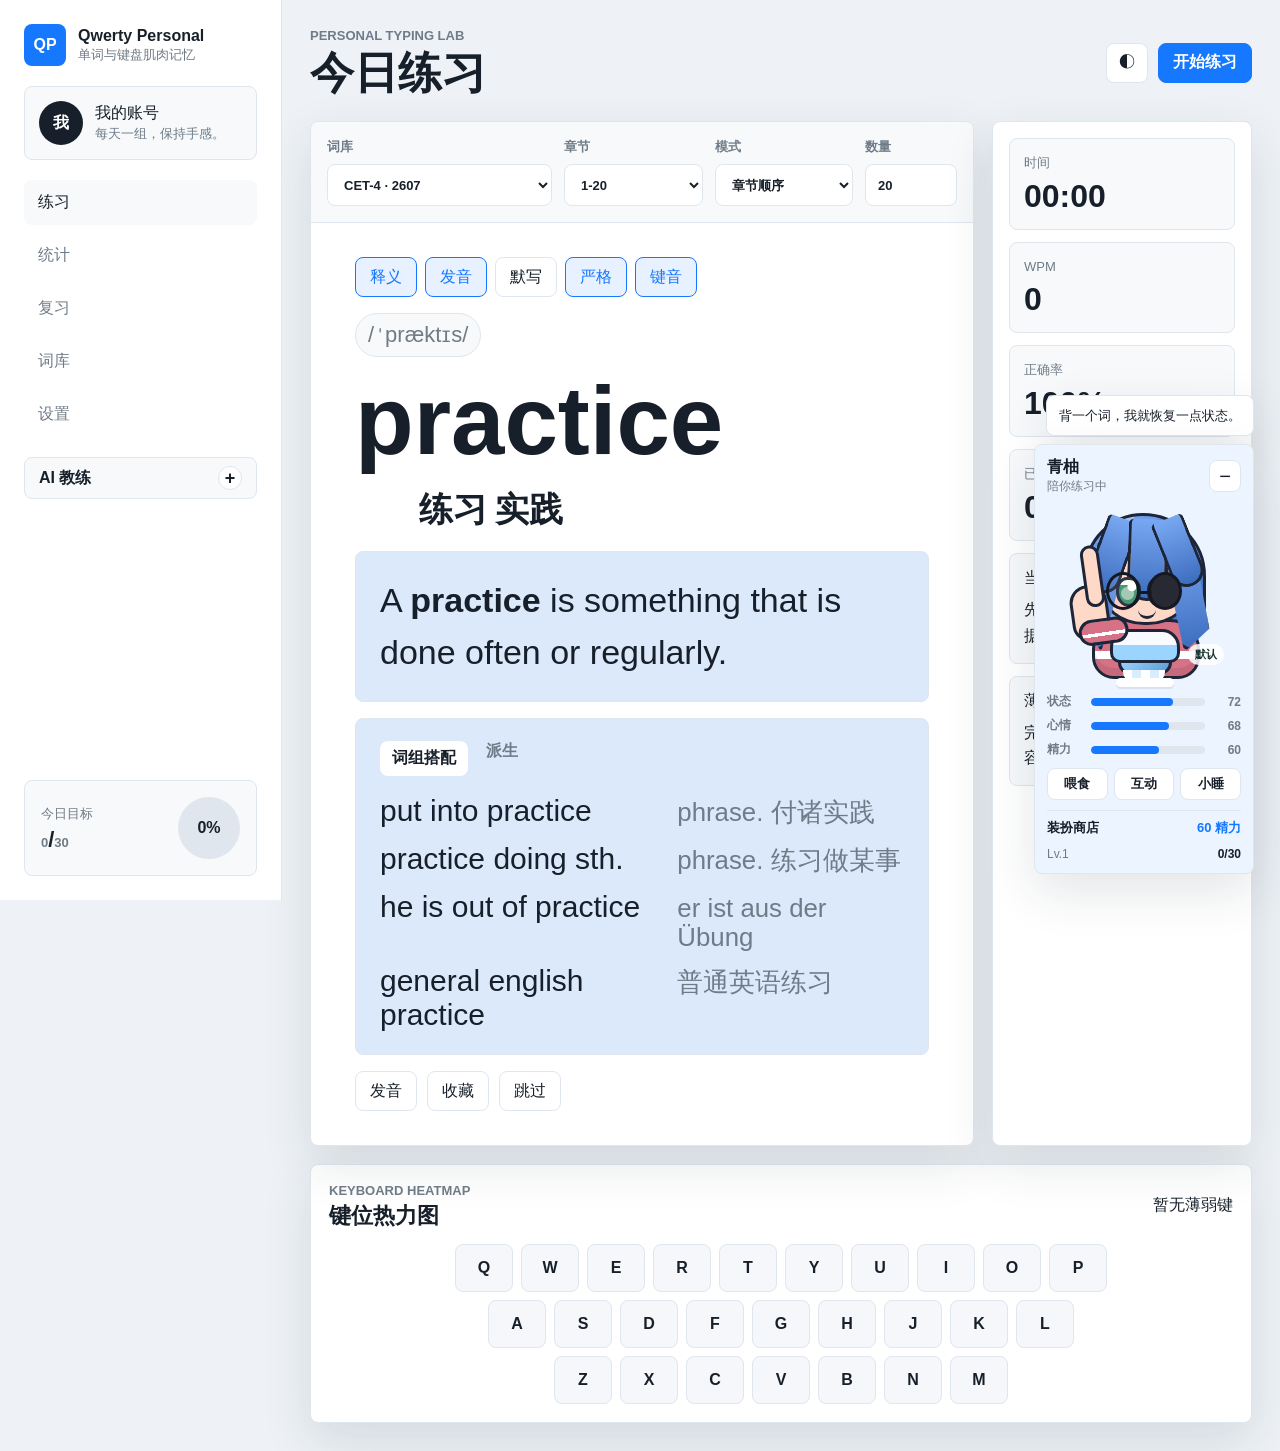
==== index.html @ 82f73b3f "Add desk pet and outline typing" ====
<!doctype html>
<html lang="zh-CN">
  <head>
    <meta charset="UTF-8" />
    <meta name="viewport" content="width=device-width, initial-scale=1.0" />
    <title>Qwerty Personal Trainer</title>
    <link rel="stylesheet" href="styles.css" />
  </head>
  <body>
    <div class="app-shell">
      <aside class="sidebar">
        <div class="brand">
          <div class="brand-mark" aria-hidden="true">QP</div>
          <div>
            <strong>Qwerty Personal</strong>
            <span>单词与键盘肌肉记忆</span>
          </div>
        </div>

        <div class="profile-card">
          <button class="avatar-button" id="avatarButton" type="button" title="切换账号">R</button>
          <div>
            <p id="profileName">访客</p>
            <span id="profileMeta">本地个人账号</span>
          </div>
        </div>

        <nav class="side-nav" aria-label="主要功能">
          <button class="nav-item active" type="button" data-view="practice">练习</button>
          <button class="nav-item" type="button" data-view="dashboard">统计</button>
          <button class="nav-item" type="button" data-view="review">复习</button>
          <button class="nav-item" type="button" data-view="library">词库</button>
          <button class="nav-item" type="button" data-view="settings">设置</button>
        </nav>

        <section class="sidebar-ai">
          <button class="sidebar-ai-toggle" id="aiPanelToggle" type="button">
            <span>AI 教练</span>
            <strong id="aiPanelChevron">+</strong>
          </button>
          <div class="sidebar-ai-body" id="aiPanelBody">
            <div class="ai-status" id="aiStatus">点击分析时才读取本地练习摘要。</div>
            <button class="primary-button compact-button" id="aiAnalyzeButton" type="button">分析练习</button>
            <div class="ai-output" id="aiOutput">
              <p>AI 建议会显示在这里。</p>
            </div>
            <div class="ai-question compact">
              <input id="aiQuestion" type="text" placeholder="追问 AI..." />
              <button class="ghost-button" id="aiAskButton" type="button">问</button>
            </div>
            <details class="ai-context-detail">
              <summary>将发送的摘要</summary>
              <pre id="aiContextPreview"></pre>
            </details>
          </div>
        </section>

        <div class="daily-card">
          <div>
            <span>今日目标</span>
            <strong><span id="todayDone">0</span>/<span id="dailyGoal">30</span></strong>
          </div>
          <div class="goal-ring" id="goalRing">0%</div>
        </div>
      </aside>

      <main class="main-content">
        <header class="topbar">
          <div>
            <p class="eyebrow">Personal Typing Lab</p>
            <h1 id="viewTitle">今日练习</h1>
          </div>
          <div class="top-actions">
            <button class="icon-button" id="themeButton" type="button" title="切换主题">◐</button>
            <button class="primary-button" id="startButton" type="button">开始练习</button>
          </div>
        </header>

        <section class="view active" id="practiceView" data-title="今日练习">
          <div class="practice-grid">
            <section class="trainer-panel">
              <div class="practice-controls">
                <label>
                  词库
                  <select id="dictSelect"></select>
                </label>
                <label>
                  章节
                  <select id="chapterSelect"></select>
                </label>
                <label>
                  模式
                  <select id="modeSelect">
                    <option value="chapter">章节顺序</option>
                    <option value="random">随机抽词</option>
                    <option value="adaptive">薄弱自适应</option>
                  </select>
                </label>
                <label>
                  数量
                  <input id="loopInput" type="number" min="5" max="80" value="20" />
                </label>
              </div>

              <div class="word-stage" id="wordStage">
                <div class="word-toolbar">
                  <button class="toggle active" id="translationToggle" type="button">释义</button>
                  <button class="toggle active" id="soundToggle" type="button">发音</button>
                  <button class="toggle" id="dictationToggle" type="button">默写</button>
                  <button class="toggle active" id="strictToggle" type="button">严格</button>
                  <button class="toggle active" id="keySoundToggle" type="button">键音</button>
                </div>
                <p class="phonetic" id="phoneticText">准备开始</p>
                <div class="target-word" id="targetWord">practice</div>
                <p class="translation" id="translationText">练习，实践</p>
                <div class="definition-list" id="definitionList"></div>
                <div class="example-card" id="exampleCard">
                  <p class="example-en" id="exampleEn"></p>
                  <p class="example-cn" id="exampleCn"></p>
                </div>
                <div class="phrase-card" id="phraseCard">
                  <div class="phrase-tabs">
                    <span>词组搭配</span>
                    <span>派生</span>
                  </div>
                  <div class="phrase-list" id="phraseList"></div>
                </div>
                <div class="typed-word" id="typedWord" aria-live="polite"></div>
                <input id="typingInput" autocomplete="off" spellcheck="false" aria-label="输入当前单词" />
                <div class="word-actions">
                  <button class="ghost-button" id="speakButton" type="button">发音</button>
                  <button class="ghost-button" id="favoriteButton" type="button">收藏</button>
                  <button class="ghost-button" id="skipButton" type="button">跳过</button>
                </div>
              </div>
            </section>

            <aside class="stats-panel">
              <div class="metric">
                <span>时间</span>
                <strong id="timeMetric">00:00</strong>
              </div>
              <div class="metric">
                <span>WPM</span>
                <strong id="wpmMetric">0</strong>
              </div>
              <div class="metric">
                <span>正确率</span>
                <strong id="accuracyMetric">100%</strong>
              </div>
              <div class="metric">
                <span>已完成</span>
                <strong id="completeMetric">0</strong>
              </div>
              <div class="focus-note">
                <span>当前建议</span>
                <p id="focusAdvice">先完成一组热身，系统会根据错键给你建议。</p>
              </div>
              <div class="focus-note">
                <span>薄弱组合</span>
                <p id="ngramAdvice">完成几次输入后，会统计最容易出错的字母组合。</p>
              </div>
            </aside>
          </div>

          <section class="keyboard-panel">
            <div class="section-head">
              <div>
                <p class="eyebrow">Keyboard Heatmap</p>
                <h2>键位热力图</h2>
              </div>
              <span id="weakKeyLabel">暂无薄弱键</span>
            </div>
            <div class="keyboard" id="keyboard"></div>
          </section>
        </section>

        <section class="view" id="dashboardView" data-title="个人统计">
          <div class="dashboard-grid">
            <div class="summary-strip">
              <div><span>总完成</span><strong id="totalWords">0</strong></div>
              <div><span>平均 WPM</span><strong id="avgWpm">0</strong></div>
              <div><span>连续天数</span><strong id="streakDays">0</strong></div>
              <div><span>收藏词</span><strong id="favCount">0</strong></div>
            </div>
            <section class="chart-panel">
              <div class="section-head">
                <div>
                  <p class="eyebrow">Last Sessions</p>
                  <h2>最近练习</h2>
                </div>
              </div>
              <div class="bar-chart" id="historyChart"></div>
            </section>
            <section class="session-panel">
              <div class="section-head">
                <div>
                  <p class="eyebrow">Weak Patterns</p>
                  <h2>薄弱字母组合</h2>
                </div>
              </div>
              <div id="ngramList" class="session-list"></div>
            </section>
            <section class="session-panel">
              <div class="section-head">
                <div>
                  <p class="eyebrow">Record</p>
                  <h2>练习记录</h2>
                </div>
              </div>
              <div id="sessionList" class="session-list"></div>
            </section>
          </div>
        </section>

        <section class="view" id="reviewView" data-title="错词复习">
          <div class="review-layout">
            <section class="review-panel">
              <div class="section-head">
                <div>
                  <p class="eyebrow">Review Queue</p>
                  <h2>需要回炉的词</h2>
                </div>
                <button class="primary-button" id="practiceMistakesButton" type="button">练错词</button>
              </div>
              <div id="mistakeList" class="word-list"></div>
            </section>
            <section class="review-panel">
              <div class="section-head">
                <div>
                  <p class="eyebrow">Favorites</p>
                  <h2>收藏词</h2>
                </div>
                <button class="ghost-button" id="practiceFavsButton" type="button">练收藏</button>
              </div>
              <div id="favoriteList" class="word-list"></div>
            </section>
          </div>
        </section>

        <section class="view" id="libraryView" data-title="个人词库">
          <div class="library-layout">
            <section class="library-panel">
              <div class="section-head">
                <div>
                  <p class="eyebrow">Custom Dictionary</p>
                  <h2>导入自己的词</h2>
                </div>
              </div>
              <textarea id="customWords" placeholder="每行一个词：word, 中文释义, /phonetic/"></textarea>
              <div class="row-actions">
                <button class="primary-button" id="saveCustomButton" type="button">保存到个人词库</button>
                <button class="ghost-button" id="loadSampleButton" type="button">填入示例</button>
              </div>
            </section>
            <section class="library-panel">
              <div class="section-head">
                <div>
                  <p class="eyebrow">Data</p>
                  <h2>个人数据</h2>
                </div>
              </div>
              <div class="data-actions">
                <button class="ghost-button" id="exportButton" type="button">导出备份</button>
                <label class="file-button">
                  导入备份
                  <input id="importInput" type="file" accept="application/json" />
                </label>
                <button class="danger-button" id="resetButton" type="button">清空当前账号</button>
              </div>
              <pre id="dataPreview"></pre>
            </section>
            <section class="library-panel wide-panel">
              <div class="section-head">
                <div>
                  <p class="eyebrow">Official Resources</p>
                  <h2>官方词库资源</h2>
                </div>
                <span id="officialCount">0 个词库</span>
              </div>
              <div class="catalog-tools">
                <input id="dictSearch" type="search" placeholder="搜索 CET、GRE、JavaScript、日语、考研..." />
                <select id="categoryFilter"></select>
              </div>
              <div id="officialCatalog" class="catalog-list"></div>
            </section>
          </div>
        </section>

        <section class="view" id="settingsView" data-title="个性设置">
          <form class="settings-form" id="settingsForm">
            <label>
              昵称
              <input id="nameSetting" type="text" maxlength="18" />
            </label>
            <label>
              每日目标词数
              <input id="goalSetting" type="number" min="5" max="300" />
            </label>
            <label>
              目标 WPM
              <input id="wpmSetting" type="number" min="10" max="180" />
            </label>
            <label>
              首选词库
              <select id="preferredDictSetting"></select>
            </label>
            <label>
              视觉主题
              <select id="themeSetting">
                <option value="light">清爽白</option>
                <option value="mint">青柚薄荷</option>
                <option value="sky">海盐蓝</option>
                <option value="sakura">樱粉晨光</option>
                <option value="citrus">柠檬气泡</option>
                <option value="lavender">紫藤晚风</option>
                <option value="candy">彩糖晴空</option>
                <option value="aurora">极光薄荷</option>
                <option value="latte">午后茶会</option>
                <option value="idol">星辉舞台</option>
                <option value="green">护眼绿</option>
                <option value="ink">深色墨</option>
              </select>
            </label>
            <label>
              发音口音
              <select id="pronSetting">
                <option value="us">美音</option>
                <option value="uk">英音</option>
              </select>
            </label>
            <label>
              键盘音效
              <select id="keySoundSetting"></select>
            </label>
            <label class="wide">
              给自己的练习提醒
              <input id="noteSetting" type="text" maxlength="42" />
            </label>
            <div class="settings-divider wide">
              <p class="eyebrow">AI API</p>
              <h2>分析与拟人发音</h2>
            </div>
            <label>
              AI 分析服务
              <select id="aiProviderSetting">
                <option value="openai">OpenAI</option>
                <option value="deepseek">DeepSeek</option>
                <option value="gemini">Gemini</option>
                <option value="custom">自定义兼容接口</option>
              </select>
            </label>
            <label>
              分析模型
              <select id="aiModelPresetSetting"></select>
            </label>
            <label class="wide">
              API Key
              <input id="aiApiKeySetting" type="password" placeholder="只保存在本地浏览器" autocomplete="off" />
            </label>
            <label class="wide">
              自定义 Base URL
              <input id="aiBaseUrlSetting" type="url" placeholder="例如：https://api.openai.com/v1" />
            </label>
            <label>
              AI 发音服务
              <select id="ttsProviderSetting">
                <option value="browser">浏览器发音</option>
                <option value="mimo">小米 MiMo TTS</option>
                <option value="openai">OpenAI TTS</option>
                <option value="custom">自定义 TTS 接口</option>
              </select>
            </label>
            <label>
              发音模型
              <select id="ttsModelSetting">
                <option value="mimo-v2.5-tts">mimo-v2.5-tts</option>
                <option value="mimo-v2.5-tts-voicedesign">mimo-v2.5-tts-voicedesign</option>
                <option value="mimo-v2-tts">mimo-v2-tts</option>
                <option value="gpt-4o-mini-tts">gpt-4o-mini-tts</option>
                <option value="tts-1-hd">tts-1-hd</option>
                <option value="tts-1">tts-1</option>
              </select>
            </label>
            <label>
              音色
              <select id="ttsVoiceSetting"></select>
            </label>
            <label>
              语气
              <select id="ttsToneSetting"></select>
            </label>
            <label>
              语速
              <input id="ttsSpeedSetting" type="number" min="0.25" max="4" step="0.05" />
            </label>
            <label class="wide">
              发音 API Key
              <input id="ttsApiKeySetting" type="password" placeholder="留空则使用上面的 API Key" autocomplete="off" />
            </label>
            <label class="wide">
              发音 Base URL
              <input id="ttsBaseUrlSetting" type="url" placeholder="例如：https://api.openai.com/v1" />
            </label>
            <label class="wide">
              发音风格
              <input id="ttsInstructionsSetting" type="text" maxlength="120" placeholder="例如：像耐心英语老师一样，清晰、自然、稍慢地读。" />
            </label>
            <button class="primary-button" type="submit">保存设置</button>
          </form>
        </section>
      </main>
    </div>

    <dialog id="accountDialog">
      <form method="dialog" class="account-modal">
        <div class="section-head">
          <div>
            <p class="eyebrow">Local Account</p>
            <h2>选择或创建账号</h2>
          </div>
        </div>
        <div id="accountList" class="account-list"></div>
        <label>
          新账号昵称
          <input id="newAccountName" type="text" maxlength="18" placeholder="比如：R 的晨练号" />
        </label>
        <div class="row-actions">
          <button class="primary-button" id="createAccountButton" type="button">创建账号</button>
          <button class="ghost-button" value="cancel">关闭</button>
        </div>
      </form>
    </dialog>

    <section class="desk-pet" id="deskPet" aria-label="学习桌宠">
      <div class="pet-bubble" id="petBubble">背一个词，我就恢复一点状态。</div>
      <div class="pet-card" id="petCard">
        <div class="pet-head">
          <div>
            <strong id="petName">青柚</strong>
            <span id="petMoodLabel">待机中</span>
          </div>
          <button class="icon-button pet-minimize" id="petMinimizeButton" type="button" title="收起桌宠">−</button>
        </div>
        <button class="pet-avatar" id="petAvatar" type="button" title="摸摸它">
          <span class="pet-hair-back"></span>
          <span class="pet-head-shape"></span>
          <span class="pet-ear left"></span>
          <span class="pet-ear right"></span>
          <span class="pet-hair-side left"></span>
          <span class="pet-hair-side right"></span>
          <span class="pet-bang bang-a"></span>
          <span class="pet-bang bang-b"></span>
          <span class="pet-bang bang-c"></span>
          <span class="pet-eye left"></span>
          <span class="pet-eye right"></span>
          <span class="pet-glasses"></span>
          <span class="pet-mouth"></span>
          <span class="pet-hand"></span>
          <span class="pet-outfit upper" id="petUpperLayer"></span>
          <span class="pet-outfit lower" id="petLowerLayer"></span>
          <span class="pet-outfit socks" id="petSocksLayer"></span>
          <span class="pet-outfit shoes" id="petShoesLayer"></span>
          <span class="pet-face" id="petFace">•ᴗ•</span>
        </button>
        <div class="pet-bars">
          <label><span>状态</span><i><b id="petHealthBar"></b></i><em id="petHealthText">100</em></label>
          <label><span>心情</span><i><b id="petMoodBar"></b></i><em id="petMoodText">100</em></label>
          <label><span>精力</span><i><b id="petEnergyBar"></b></i><em id="petEnergyText">100</em></label>
        </div>
        <div class="pet-actions">
          <button type="button" id="petFeedButton">喂食</button>
          <button type="button" id="petPlayButton">互动</button>
          <button type="button" id="petSleepButton">小睡</button>
        </div>
        <details class="pet-shop" id="petShop">
          <summary>
            <span>装扮商店</span>
            <strong id="petEnergyWallet">60 精力</strong>
          </summary>
          <div class="pet-shop-tabs" id="petShopTabs"></div>
          <p class="pet-shop-hint" id="petShopHint">左键解锁/穿戴，右键预览。</p>
          <div class="skin-grid" id="petSkinGrid"></div>
        </details>
        <div class="pet-progress">
          <span id="petLevelText">Lv.1</span>
          <strong id="petExpText">0/30</strong>
        </div>
      </div>
      <button class="pet-dock" id="petDockButton" type="button">宠</button>
    </section>

    <div class="toast" id="toast" role="status" aria-live="polite"></div>
    <script src="official-dicts.js"></script>
    <script src="examples-index.js"></script>
    <script src="app.js"></script>
  </body>
</html>
---- styles.css ----
:root {
  --bg: #eef2f6;
  --panel: #ffffff;
  --panel-soft: #f7f9fb;
  --text: #17202a;
  --muted: #6f7b87;
  --line: #dfe6ee;
  --accent: #1677ff;
  --accent-dark: #0f5fc9;
  --good: #1d9a66;
  --warn: #d9851f;
  --bad: #d94b4b;
  --key: #f5f7fa;
  --shadow: 0 18px 50px rgba(26, 39, 57, 0.12);
  --bg-art: #eef2f6;
}

body.theme-ink {
  --bg: #11161d;
  --panel: #1a222c;
  --panel-soft: #222d38;
  --text: #eff5fb;
  --muted: #9aa9b7;
  --line: #304050;
  --accent: #55b4ff;
  --accent-dark: #2e95de;
  --key: #263340;
  --shadow: 0 20px 50px rgba(0, 0, 0, 0.28);
  --bg-art: linear-gradient(180deg, #11161d 0%, #151f29 54%, #10151b 100%);
}

body.theme-green {
  --bg: #edf4ee;
  --panel: #fbfdf9;
  --panel-soft: #f2f8f0;
  --text: #193024;
  --muted: #617368;
  --line: #d8e4d9;
  --accent: #27886a;
  --accent-dark: #1e6d55;
  --key: #f5faf3;
  --shadow: 0 18px 45px rgba(34, 65, 46, 0.12);
  --bg-art: linear-gradient(180deg, #edf4ee 0%, #f7faf0 52%, #e8f1ed 100%);
}

body.theme-mint {
  --bg: #eff8f3;
  --panel: #ffffff;
  --panel-soft: #f2fbf6;
  --text: #16352f;
  --muted: #617970;
  --line: #d8ebe2;
  --accent: #23a184;
  --accent-dark: #167a64;
  --key: #f6fbf7;
  --shadow: 0 18px 46px rgba(29, 90, 75, 0.13);
  --bg-art: linear-gradient(180deg, #eff8f3 0%, #fbfff8 48%, #eaf5f2 100%);
}

body.theme-sky {
  --bg: #edf6fb;
  --panel: #ffffff;
  --panel-soft: #f3f9fd;
  --text: #173042;
  --muted: #647d8c;
  --line: #d8e9f2;
  --accent: #2d8ccf;
  --accent-dark: #176aa4;
  --key: #f6fbff;
  --shadow: 0 18px 46px rgba(37, 99, 139, 0.13);
  --bg-art: linear-gradient(180deg, #edf6fb 0%, #ffffff 45%, #eaf3f7 100%);
}

body.theme-sakura {
  --bg: #fff2f6;
  --panel: #ffffff;
  --panel-soft: #fff7f9;
  --text: #3a2630;
  --muted: #866c77;
  --line: #f0dce3;
  --accent: #e66f9e;
  --accent-dark: #c34d7d;
  --key: #fff8fb;
  --shadow: 0 18px 46px rgba(153, 68, 101, 0.13);
  --bg-art: linear-gradient(180deg, #fff2f6 0%, #fffdfa 50%, #f8eef5 100%);
}

body.theme-citrus {
  --bg: #fff9e8;
  --panel: #ffffff;
  --panel-soft: #fffbed;
  --text: #352d16;
  --muted: #7d7358;
  --line: #ede2bb;
  --accent: #e49a21;
  --accent-dark: #ba7314;
  --key: #fffdf4;
  --shadow: 0 18px 46px rgba(142, 95, 23, 0.12);
  --bg-art: linear-gradient(180deg, #fff9e8 0%, #f8fff0 44%, #fff2d9 100%);
}

body.theme-lavender {
  --bg: #f6f1ff;
  --panel: #ffffff;
  --panel-soft: #faf7ff;
  --text: #302949;
  --muted: #746b8d;
  --line: #e4daf6;
  --accent: #8d6be8;
  --accent-dark: #684cb5;
  --key: #fbf8ff;
  --shadow: 0 18px 46px rgba(96, 66, 153, 0.13);
  --bg-art: linear-gradient(180deg, #f6f1ff 0%, #fffbff 48%, #eef5ff 100%);
}

body.theme-candy {
  --bg: #f2fbff;
  --panel: #ffffff;
  --panel-soft: #f6fbff;
  --text: #263044;
  --muted: #6d798c;
  --line: #dce7f3;
  --accent: #4d96ff;
  --accent-dark: #2f70c9;
  --key: #ffffff;
  --shadow: 0 18px 48px rgba(61, 89, 128, 0.13);
  --bg-art: linear-gradient(135deg, #f2fbff 0%, #fff8e5 35%, #f7f0ff 70%, #eefbf4 100%);
}

body.theme-aurora {
  --bg: #edf9f8;
  --panel: #ffffff;
  --panel-soft: #f1fbfa;
  --text: #16363f;
  --muted: #607b83;
  --line: #d3e9ea;
  --accent: #13a6b4;
  --accent-dark: #0a7e8b;
  --key: #f5ffff;
  --shadow: 0 18px 48px rgba(19, 93, 104, 0.14);
  --bg-art: linear-gradient(135deg, #edf9f8 0%, #f4fff2 38%, #f3f0ff 100%);
}

body.theme-latte {
  --bg: #f8f3ec;
  --panel: #ffffff;
  --panel-soft: #fbf8f3;
  --text: #372b22;
  --muted: #7a6d61;
  --line: #eadfd2;
  --accent: #b98658;
  --accent-dark: #8b603e;
  --key: #fffaf2;
  --shadow: 0 18px 46px rgba(107, 77, 50, 0.12);
  --bg-art: linear-gradient(180deg, #f8f3ec 0%, #fbfff7 48%, #f2ece8 100%);
}

body.theme-idol {
  --bg: #f7f5ff;
  --panel: #ffffff;
  --panel-soft: #fbf8ff;
  --text: #252238;
  --muted: #6d6884;
  --line: #deddf1;
  --accent: #6757e8;
  --accent-dark: #4939c2;
  --key: #ffffff;
  --shadow: 0 18px 50px rgba(75, 61, 170, 0.15);
  --bg-art: linear-gradient(135deg, #f7f5ff 0%, #f0fbff 42%, #fff3fb 100%);
}

* {
  box-sizing: border-box;
}

body {
  min-height: 100vh;
  margin: 0;
  background: var(--bg-art, var(--bg));
  color: var(--text);
  font-family: Inter, "Segoe UI", "Microsoft YaHei", Arial, sans-serif;
  letter-spacing: 0;
}

button,
input,
select,
textarea {
  font: inherit;
}

button {
  cursor: pointer;
}

.app-shell {
  display: grid;
  grid-template-columns: 282px minmax(0, 1fr);
  min-height: 100vh;
}

.sidebar {
  position: sticky;
  top: 0;
  display: flex;
  flex-direction: column;
  gap: 20px;
  height: 100vh;
  padding: 24px;
  background: var(--panel);
  border-right: 1px solid var(--line);
}

.brand,
.profile-card,
.daily-card,
.section-head,
.topbar,
.word-actions,
.row-actions,
.top-actions,
.data-actions {
  display: flex;
  align-items: center;
}

.brand {
  gap: 12px;
}

.brand-mark {
  display: grid;
  place-items: center;
  width: 42px;
  height: 42px;
  border-radius: 8px;
  background: var(--accent);
  color: #fff;
  font-weight: 800;
}

.brand strong,
.profile-card p {
  display: block;
  margin: 0;
}

.brand span,
.profile-card span,
.daily-card span,
.metric span,
.eyebrow {
  color: var(--muted);
  font-size: 13px;
}

.profile-card {
  gap: 12px;
  padding: 14px;
  border: 1px solid var(--line);
  border-radius: 8px;
  background: var(--panel-soft);
}

.avatar-button {
  display: grid;
  place-items: center;
  width: 44px;
  height: 44px;
  border: 0;
  border-radius: 50%;
  background: #17202a;
  color: #fff;
  font-weight: 800;
}

.side-nav {
  display: grid;
  gap: 8px;
}

.nav-item {
  width: 100%;
  padding: 12px 14px;
  border: 0;
  border-radius: 8px;
  background: transparent;
  color: var(--muted);
  text-align: left;
}

.nav-item.active,
.nav-item:hover {
  background: var(--panel-soft);
  color: var(--text);
}

.daily-card {
  justify-content: space-between;
  margin-top: auto;
  padding: 16px;
  border-radius: 8px;
  background: var(--panel-soft);
  border: 1px solid var(--line);
}

.daily-card strong {
  display: block;
  margin-top: 4px;
  font-size: 22px;
}

.goal-ring {
  display: grid;
  place-items: center;
  width: 62px;
  height: 62px;
  border-radius: 50%;
  background: conic-gradient(var(--accent) 0%, var(--line) 0);
  color: var(--text);
  font-weight: 800;
}

.sidebar-ai {
  display: grid;
  gap: 10px;
}

.sidebar-ai-toggle {
  display: flex;
  justify-content: space-between;
  align-items: center;
  width: 100%;
  min-height: 42px;
  padding: 0 14px;
  border: 1px solid var(--line);
  border-radius: 8px;
  background: var(--panel-soft);
  color: var(--text);
  font-weight: 800;
}

.sidebar-ai-toggle strong {
  display: inline-flex;
  align-items: center;
  justify-content: center;
  width: 24px;
  height: 24px;
  min-width: 24px;
  padding: 0;
  border-radius: 50%;
  background: var(--panel);
  border: 1px solid var(--line);
  line-height: 1;
  font-size: 18px;
  font-family: Arial, sans-serif;
}

.sidebar-ai-body {
  display: none;
  gap: 10px;
  padding: 12px;
  border: 1px solid var(--line);
  border-radius: 8px;
  background: var(--panel-soft);
}

.sidebar-ai-body.open {
  display: grid;
}

.compact-button {
  width: 100%;
}

.sidebar-ai .ai-status {
  padding: 10px;
  font-size: 13px;
}

.sidebar-ai .ai-output {
  min-height: 120px;
  max-height: 190px;
  overflow: auto;
  margin: 0;
  padding: 10px;
  font-size: 13px;
}

.sidebar-ai .ai-question {
  grid-template-columns: minmax(0, 1fr) 42px;
}

.sidebar-ai .ai-question input,
.sidebar-ai .ai-question button {
  min-height: 36px;
}

.ai-context-detail {
  color: var(--muted);
  font-size: 13px;
}

.ai-context-detail summary {
  cursor: pointer;
}

.ai-context-detail pre {
  max-height: 160px;
  margin: 8px 0 0;
  font-size: 12px;
}

.main-content {
  min-width: 0;
  padding: 28px;
}

.topbar {
  justify-content: space-between;
  gap: 18px;
  margin-bottom: 24px;
}

.eyebrow {
  margin: 0 0 6px;
  text-transform: uppercase;
  font-weight: 700;
}

h1,
h2 {
  margin: 0;
  line-height: 1.1;
}

h1 {
  font-size: clamp(28px, 4vw, 44px);
}

h2 {
  font-size: 22px;
}

.top-actions,
.word-actions,
.row-actions,
.data-actions {
  gap: 10px;
  flex-wrap: wrap;
}

.primary-button,
.ghost-button,
.danger-button,
.icon-button,
.file-button,
.toggle {
  border-radius: 8px;
  border: 1px solid var(--line);
  min-height: 40px;
  padding: 0 14px;
  background: var(--panel);
  color: var(--text);
}

.primary-button {
  border-color: var(--accent);
  background: var(--accent);
  color: #fff;
  font-weight: 700;
}

.primary-button:hover {
  background: var(--accent-dark);
}

.danger-button {
  border-color: rgba(217, 75, 75, 0.4);
  color: var(--bad);
}

.icon-button {
  width: 42px;
  padding: 0;
}

.file-button {
  display: inline-grid;
  place-items: center;
}

.file-button input {
  display: none;
}

.toggle.active {
  border-color: var(--accent);
  background: rgba(22, 119, 255, 0.1);
  color: var(--accent);
}

.view {
  display: none;
}

.view.active {
  display: block;
}

.practice-grid,
.dashboard-grid,
.library-layout,
.review-layout {
  display: grid;
  gap: 18px;
}

.practice-grid {
  grid-template-columns: minmax(0, 1fr) 260px;
}

.trainer-panel,
.stats-panel,
.keyboard-panel,
.chart-panel,
.session-panel,
.review-panel,
.library-panel,
.settings-form,
.summary-strip {
  border: 1px solid var(--line);
  border-radius: 8px;
  background: var(--panel);
  box-shadow: var(--shadow);
}

.trainer-panel {
  min-height: 520px;
  overflow: hidden;
}

.practice-controls {
  display: grid;
  grid-template-columns: minmax(180px, 1.3fr) minmax(130px, 0.8fr) minmax(130px, 0.8fr) 92px;
  gap: 12px;
  padding: 16px;
  border-bottom: 1px solid var(--line);
  background: var(--panel-soft);
}

label {
  display: grid;
  gap: 8px;
  color: var(--muted);
  font-size: 13px;
  font-weight: 700;
}

input,
select,
textarea {
  width: 100%;
  border: 1px solid var(--line);
  border-radius: 8px;
  background: var(--panel);
  color: var(--text);
  min-height: 42px;
  padding: 0 12px;
  outline: 0;
}

textarea {
  min-height: 250px;
  padding: 14px;
  resize: vertical;
  line-height: 1.65;
}

input:focus,
select:focus,
textarea:focus {
  border-color: var(--accent);
  box-shadow: 0 0 0 3px rgba(22, 119, 255, 0.12);
}

.word-stage {
  display: grid;
  justify-items: stretch;
  gap: 16px;
  padding: 34px 44px;
  text-align: left;
}

.word-toolbar {
  display: flex;
  gap: 8px;
  flex-wrap: wrap;
  justify-content: flex-start;
}

.phonetic,
.translation {
  min-height: 22px;
  margin: 0;
  color: var(--muted);
}

.phonetic {
  display: inline-flex;
  align-items: center;
  width: fit-content;
  padding: 6px 12px;
  border-radius: 999px;
  background: var(--panel-soft);
  border: 1px solid var(--line);
  font-size: 22px;
}

.target-word {
  display: flex;
  flex-wrap: wrap;
  align-items: baseline;
  gap: 0.02em;
  min-height: 74px;
  max-width: 100%;
  overflow-wrap: anywhere;
  font-size: clamp(58px, 9vw, 96px);
  font-weight: 850;
  line-height: 1;
}

.target-word.hidden {
  color: transparent;
  text-shadow: 0 0 14px var(--muted);
}

.target-char {
  position: relative;
  display: inline-block;
  color: transparent;
  -webkit-text-fill-color: transparent;
  -webkit-text-stroke: 2px color-mix(in srgb, var(--text) 42%, transparent);
  paint-order: stroke fill;
  transition: color 0.12s ease, -webkit-text-fill-color 0.12s ease, transform 0.12s ease;
}

.target-char.filled {
  color: var(--text);
  -webkit-text-fill-color: var(--text);
  -webkit-text-stroke-color: var(--text);
}

.target-char.current::after {
  content: "";
  position: absolute;
  left: 8%;
  right: 8%;
  bottom: -0.12em;
  height: 6px;
  border-radius: 999px;
  background: var(--accent);
}

.target-char.wrong {
  color: var(--bad);
  -webkit-text-fill-color: var(--bad);
  -webkit-text-stroke-color: var(--bad);
  transform: translateY(-2px);
}

.target-word.hidden .target-char {
  color: transparent;
  -webkit-text-fill-color: transparent;
  -webkit-text-stroke-color: transparent;
  text-shadow: 0 0 14px var(--muted);
}

.typed-word {
  display: none;
}

.translation {
  display: none;
}

.definition-list {
  display: grid;
  gap: 12px;
  max-width: 760px;
}

.definition-line {
  display: grid;
  grid-template-columns: 52px minmax(0, 1fr);
  gap: 12px;
  align-items: start;
  font-size: clamp(24px, 3.2vw, 34px);
  line-height: 1.45;
}

.definition-line span {
  color: var(--muted);
}

.definition-line strong {
  font-weight: 700;
  color: var(--text);
}

.definition-line i::before {
  content: "    ";
}

.definition-line small::before {
  content: "  ";
}

.example-card,
.phrase-card {
  max-width: 760px;
  padding: 22px 24px;
  border: 1px solid var(--line);
  border-radius: 8px;
  background: color-mix(in srgb, var(--panel-soft) 88%, var(--accent) 12%);
}

.example-card[hidden],
.phrase-card[hidden] {
  display: none !important;
}

.example-en,
.example-cn {
  margin: 0;
  line-height: 1.55;
}

.example-en {
  font-size: clamp(24px, 3vw, 34px);
  color: var(--text);
}

.example-en strong {
  font-weight: 850;
}

.example-cn {
  margin-top: 8px;
  color: var(--muted);
  font-size: clamp(19px, 2.3vw, 26px);
}

.phrase-tabs {
  display: flex;
  gap: 18px;
  margin-bottom: 18px;
  color: var(--muted);
  font-weight: 800;
}

.phrase-tabs span:first-child {
  color: var(--text);
  padding: 7px 12px;
  border-radius: 8px;
  background: var(--panel);
}

.phrase-list {
  display: grid;
  gap: 12px;
}

.phrase-item {
  display: grid;
  grid-template-columns: minmax(0, 1fr) minmax(120px, 0.8fr);
  gap: 14px;
  align-items: baseline;
  font-size: clamp(20px, 2.6vw, 30px);
}

.phrase-item span {
  color: var(--text);
}

.phrase-item em {
  color: var(--muted);
  font-style: normal;
  font-size: 0.86em;
}

#typingInput {
  position: absolute;
  width: 1px;
  height: 1px;
  opacity: 0;
  pointer-events: none;
}

.stats-panel {
  display: grid;
  gap: 12px;
  align-content: start;
  padding: 16px;
}

.metric,
.focus-note {
  padding: 14px;
  border-radius: 8px;
  background: var(--panel-soft);
  border: 1px solid var(--line);
}

.metric strong {
  display: block;
  margin-top: 6px;
  font-size: 32px;
}

.focus-note p {
  margin: 8px 0 0;
  line-height: 1.6;
}

.keyboard-panel {
  margin-top: 18px;
  padding: 18px;
}

.section-head {
  justify-content: space-between;
  gap: 16px;
  margin-bottom: 16px;
}

.keyboard {
  display: grid;
  gap: 8px;
  overflow-x: auto;
}

.key-row {
  display: flex;
  gap: 8px;
  justify-content: center;
  min-width: 720px;
}

.key {
  display: grid;
  place-items: center;
  width: 58px;
  height: 48px;
  border-radius: 8px;
  border: 1px solid var(--line);
  background: var(--key);
  font-weight: 800;
  transition: transform 0.15s ease, background 0.15s ease;
}

.key.hot {
  color: #fff;
  background: var(--bad);
}

.key.warm {
  color: #fff;
  background: var(--warn);
}

.key.cool {
  color: #fff;
  background: var(--accent);
}

.key.active {
  transform: translateY(2px);
  box-shadow: inset 0 3px 0 rgba(0, 0, 0, 0.1);
}

.summary-strip {
  display: grid;
  grid-template-columns: repeat(4, 1fr);
  gap: 1px;
  overflow: hidden;
}

.summary-strip div {
  padding: 18px;
  background: var(--panel-soft);
}

.summary-strip span {
  color: var(--muted);
  display: block;
}

.summary-strip strong {
  display: block;
  margin-top: 8px;
  font-size: 32px;
}

.chart-panel,
.session-panel,
.review-panel,
.library-panel,
.settings-form {
  padding: 18px;
}

.bar-chart {
  display: grid;
  grid-template-columns: repeat(10, minmax(34px, 1fr));
  align-items: end;
  gap: 10px;
  min-height: 240px;
  padding-top: 24px;
}

.bar {
  display: grid;
  align-content: end;
  min-height: 180px;
  gap: 6px;
}

.bar span {
  display: block;
  border-radius: 8px 8px 0 0;
  background: var(--accent);
  min-height: 8px;
}

.bar small {
  color: var(--muted);
  text-align: center;
}

.session-list,
.word-list {
  display: grid;
  gap: 10px;
}

.session-item,
.word-item {
  display: grid;
  grid-template-columns: 1fr auto;
  gap: 10px;
  align-items: center;
  padding: 12px;
  border-radius: 8px;
  background: var(--panel-soft);
  border: 1px solid var(--line);
}

.session-item span,
.word-item span {
  color: var(--muted);
  font-size: 13px;
}

.review-layout,
.library-layout,
.ai-layout {
  grid-template-columns: 1fr 1fr;
}

.wide-panel {
  grid-column: 1 / -1;
}

.catalog-tools {
  display: grid;
  grid-template-columns: minmax(0, 1fr) 220px;
  gap: 12px;
  margin-bottom: 14px;
}

.catalog-list {
  display: grid;
  grid-template-columns: repeat(auto-fit, minmax(240px, 1fr));
  gap: 10px;
  max-height: 420px;
  overflow: auto;
}

.catalog-item {
  display: grid;
  gap: 10px;
  padding: 12px;
  border: 1px solid var(--line);
  border-radius: 8px;
  background: var(--panel-soft);
}

.catalog-item strong {
  overflow-wrap: anywhere;
}

.catalog-item span,
.catalog-item small {
  color: var(--muted);
}

.tag-row {
  display: flex;
  gap: 6px;
  flex-wrap: wrap;
}

.tag {
  padding: 4px 8px;
  border-radius: 999px;
  background: var(--panel);
  border: 1px solid var(--line);
  color: var(--muted);
  font-size: 12px;
}

.empty {
  margin: 0;
  color: var(--muted);
  line-height: 1.7;
}

.settings-form {
  display: grid;
  grid-template-columns: repeat(2, minmax(0, 1fr));
  gap: 16px;
  max-width: 900px;
}

.settings-form .wide {
  grid-column: 1 / -1;
}

.settings-divider {
  padding-top: 12px;
  border-top: 1px solid var(--line);
}

.ai-layout {
  display: grid;
  gap: 18px;
}

.ai-panel {
  padding: 18px;
  border: 1px solid var(--line);
  border-radius: 8px;
  background: var(--panel);
  box-shadow: var(--shadow);
}

.ai-status {
  padding: 12px;
  border: 1px solid var(--line);
  border-radius: 8px;
  background: var(--panel-soft);
  color: var(--muted);
  line-height: 1.6;
}

.ai-output {
  min-height: 260px;
  margin: 14px 0;
  padding: 16px;
  border-radius: 8px;
  background: var(--panel-soft);
  border: 1px solid var(--line);
  line-height: 1.75;
  white-space: pre-wrap;
}

.ai-output p {
  margin: 0;
}

.ai-question {
  display: grid;
  grid-template-columns: minmax(0, 1fr) auto;
  gap: 10px;
}

pre {
  max-height: 280px;
  overflow: auto;
  padding: 14px;
  border-radius: 8px;
  background: var(--panel-soft);
  border: 1px solid var(--line);
  color: var(--muted);
  white-space: pre-wrap;
}

dialog {
  border: 0;
  border-radius: 8px;
  padding: 0;
  background: var(--panel);
  color: var(--text);
  box-shadow: var(--shadow);
}

dialog::backdrop {
  background: rgba(15, 23, 32, 0.42);
}

.account-modal {
  width: min(520px, calc(100vw - 32px));
  padding: 20px;
}

.account-list {
  display: grid;
  gap: 10px;
  margin-bottom: 16px;
}

.account-choice {
  display: flex;
  justify-content: space-between;
  align-items: center;
  gap: 10px;
  padding: 12px;
  border: 1px solid var(--line);
  border-radius: 8px;
  background: var(--panel-soft);
}

.toast {
  position: fixed;
  left: 50%;
  bottom: 24px;
  z-index: 20;
  transform: translateX(-50%) translateY(20px);
  opacity: 0;
  padding: 12px 16px;
  border-radius: 8px;
  background: #17202a;
  color: #fff;
  pointer-events: none;
  transition: 0.2s ease;
}

.toast.show {
  opacity: 1;
  transform: translateX(-50%) translateY(0);
}

.desk-pet {
  position: fixed;
  right: 26px;
  bottom: 26px;
  z-index: 30;
  width: 220px;
  user-select: none;
}

.pet-bubble {
  width: fit-content;
  max-width: 220px;
  margin: 0 0 8px auto;
  padding: 10px 12px;
  border: 1px solid var(--line);
  border-radius: 8px;
  background: var(--panel);
  color: var(--text);
  box-shadow: var(--shadow);
  font-size: 13px;
  line-height: 1.5;
}

.pet-card {
  display: grid;
  gap: 10px;
  padding: 12px;
  border: 1px solid var(--line);
  border-radius: 8px;
  background: color-mix(in srgb, var(--panel) 92%, var(--accent) 8%);
  box-shadow: var(--shadow);
}

.pet-head,
.pet-progress {
  display: flex;
  align-items: center;
  justify-content: space-between;
  gap: 10px;
}

.pet-head strong,
.pet-head span {
  display: block;
}

.pet-head span {
  color: var(--muted);
  font-size: 12px;
}

.pet-minimize {
  width: 32px;
  height: 32px;
  min-height: 32px;
  font-size: 20px;
}

.pet-avatar {
  position: relative;
  display: grid;
  place-items: center;
  width: 104px;
  height: 92px;
  margin: 4px auto 0;
  border: 0;
  border-radius: 46% 46% 42% 42%;
  background:
    radial-gradient(circle at 34% 38%, rgba(255,255,255,0.96) 0 8px, transparent 9px),
    radial-gradient(circle at 66% 38%, rgba(255,255,255,0.96) 0 8px, transparent 9px),
    linear-gradient(145deg, #61d394, #228f78);
  color: #0d2723;
  box-shadow: inset 0 -10px 18px rgba(0, 0, 0, 0.12), 0 14px 22px rgba(19, 55, 48, 0.18);
  transition: transform 0.18s ease, filter 0.18s ease;
}

.pet-avatar::after,
.skin-preview::after {
  content: attr(data-skin-label);
}

.pet-avatar::after {
  position: absolute;
  right: -8px;
  bottom: 4px;
  padding: 3px 7px;
  border-radius: 999px;
  background: rgba(255,255,255,0.85);
  color: #18312e;
  font-size: 11px;
  font-weight: 900;
}

.pet-avatar:hover {
  transform: translateY(-2px) scale(1.02);
}

.pet-avatar.low {
  filter: grayscale(0.4) saturate(0.7);
}

.pet-avatar.sleeping {
  background: linear-gradient(145deg, #9fb3c8, #637487);
}

.pet-avatar.skin-rainbow,
.skin-preview.skin-rainbow {
  background: linear-gradient(135deg, #ff6b6b, #ffd93d, #6bcb77, #4d96ff, #b96dff);
  animation: rainbowShift 3s linear infinite;
}

.pet-avatar.skin-neon,
.skin-preview.skin-neon {
  background: radial-gradient(circle at 30% 30%, #ffffff 0 8px, transparent 9px), linear-gradient(135deg, #101827, #22d3ee, #a855f7);
  box-shadow: 0 0 20px rgba(34, 211, 238, 0.45), inset 0 -10px 18px rgba(0, 0, 0, 0.22);
}

.pet-avatar.skin-cat-moe,
.skin-preview.skin-cat-moe {
  background: linear-gradient(145deg, #ffd6e7, #ff8fc3);
}

.pet-avatar.skin-cat-grace,
.skin-preview.skin-cat-grace {
  background: linear-gradient(145deg, #7c5f4f, #d8b08c);
}

.pet-avatar.skin-cat-queen,
.skin-preview.skin-cat-queen {
  background: linear-gradient(145deg, #2b183f, #b45cff);
  box-shadow: 0 0 22px rgba(180, 92, 255, 0.36), inset 0 -10px 18px rgba(0, 0, 0, 0.22);
}

.pet-avatar.skin-sunny-boy,
.skin-preview.skin-sunny-boy {
  background: linear-gradient(145deg, #ffe082, #ff9f43);
}

.pet-avatar.skin-cool-prince,
.skin-preview.skin-cool-prince {
  background: linear-gradient(145deg, #d9e7ff, #4b6584);
}

.pet-avatar.skin-star-idol,
.skin-preview.skin-star-idol {
  background: radial-gradient(circle at 30% 25%, #fff 0 8px, transparent 9px), linear-gradient(135deg, #161629, #ff4ecd, #00e5ff);
  box-shadow: 0 0 24px rgba(255, 78, 205, 0.38), 0 0 28px rgba(0, 229, 255, 0.24);
  animation: petGlow 1.6s ease-in-out infinite alternate;
}

.pet-avatar.skin-default,
.skin-preview.skin-default {
  background:
    radial-gradient(circle at 34% 38%, rgba(255,255,255,0.96) 0 8px, transparent 9px),
    radial-gradient(circle at 66% 38%, rgba(255,255,255,0.96) 0 8px, transparent 9px),
    linear-gradient(145deg, #61d394, #228f78);
}

.pet-ear {
  position: absolute;
  top: -11px;
  width: 34px;
  height: 34px;
  border-radius: 9px;
  background: #228f78;
  transform: rotate(45deg);
}

.pet-ear.left {
  left: 16px;
}

.pet-ear.right {
  right: 16px;
}

.pet-outfit {
  position: absolute;
  pointer-events: none;
  z-index: 1;
}

.pet-outfit.upper {
  left: 29px;
  top: 43px;
  width: 46px;
  height: 28px;
  border-radius: 14px 14px 10px 10px;
  background: #d7ecff;
  border: 2px solid rgba(255,255,255,0.65);
}

.pet-outfit.lower {
  left: 32px;
  top: 66px;
  width: 40px;
  height: 18px;
  border-radius: 6px 6px 13px 13px;
  background: #7ab4e8;
}

.pet-outfit.socks {
  left: 35px;
  top: 78px;
  width: 34px;
  height: 10px;
  border-radius: 0 0 10px 10px;
  background: repeating-linear-gradient(90deg, #fff 0 7px, #d9eefc 7px 14px);
}

.pet-outfit.shoes {
  left: 31px;
  top: 85px;
  width: 42px;
  height: 8px;
  border-radius: 999px;
  background: #ffffff;
  box-shadow: 0 2px 0 rgba(0,0,0,0.08);
}

.outfit-preview {
  position: relative;
  display: block;
  width: 42px;
  height: 34px;
  border-radius: 12px;
  border: 1px solid color-mix(in srgb, var(--line) 70%, transparent);
  background: var(--panel-soft);
}

.pet-outfit.upper.upper-sailor,
.outfit-preview.upper.upper-sailor {
  background: linear-gradient(180deg, #f7fbff 0 45%, #9bd4ff 45% 100%);
}

.pet-outfit.upper.upper-hoodie,
.outfit-preview.upper.upper-hoodie {
  background: linear-gradient(135deg, #b7f3d7, #43c6ac);
}

.pet-outfit.upper.upper-cardigan,
.outfit-preview.upper.upper-cardigan {
  background: linear-gradient(135deg, #ffd7e7, #f39ac0);
}

.pet-outfit.upper.upper-blazer,
.outfit-preview.upper.upper-blazer {
  background: linear-gradient(135deg, #d8e8ff, #557aa6);
}

.pet-outfit.upper.upper-hanfu,
.outfit-preview.upper.upper-hanfu {
  background: linear-gradient(135deg, #d9f2de, #f8fff2 45%, #70b783);
}

.pet-outfit.upper.upper-idol,
.outfit-preview.upper.upper-idol {
  background: linear-gradient(135deg, #1b1d38, #ff72d0, #5ee7ff);
}

.pet-outfit.lower.lower-skirt,
.outfit-preview.lower.lower-skirt {
  background: linear-gradient(135deg, #9ad4ff, #5e9bd8);
}

.pet-outfit.lower.lower-shorts,
.outfit-preview.lower.lower-shorts {
  background: linear-gradient(135deg, #ffe08a, #f3a536);
}

.pet-outfit.lower.lower-trousers,
.outfit-preview.lower.lower-trousers {
  background: linear-gradient(135deg, #cbd7e8, #60748e);
}

.pet-outfit.lower.lower-longskirt,
.outfit-preview.lower.lower-longskirt {
  background: linear-gradient(135deg, #d9c7ff, #886de0);
}

.pet-outfit.lower.lower-tech,
.outfit-preview.lower.lower-tech {
  background: linear-gradient(135deg, #263246, #22d3ee, #9b5cff);
}

.pet-outfit.socks.socks-white,
.outfit-preview.socks.socks-white {
  background: repeating-linear-gradient(90deg, #fff 0 9px, #d9eefc 9px 18px);
}

.pet-outfit.socks.socks-knee,
.outfit-preview.socks.socks-knee {
  background: repeating-linear-gradient(90deg, #f8fdff 0 7px, #93caed 7px 14px);
}

.pet-outfit.socks.socks-ribbon,
.outfit-preview.socks.socks-ribbon {
  background: repeating-linear-gradient(90deg, #fff5fa 0 7px, #f49ac1 7px 14px);
}

.pet-outfit.socks.socks-star,
.outfit-preview.socks.socks-star {
  background: linear-gradient(135deg, #22253d, #7adfff);
}

.pet-outfit.shoes.shoes-canvas,
.outfit-preview.shoes.shoes-canvas {
  background: #ffffff;
}

.pet-outfit.shoes.shoes-loafers,
.outfit-preview.shoes.shoes-loafers {
  background: linear-gradient(135deg, #b98658, #6f4426);
}

.pet-outfit.shoes.shoes-boots,
.outfit-preview.shoes.shoes-boots {
  background: linear-gradient(135deg, #3e4756, #101820);
}

.pet-outfit.shoes.shoes-neon,
.outfit-preview.shoes.shoes-neon {
  background: linear-gradient(135deg, #fff, #57d8ff, #ff6bd6);
}

.pet-face {
  position: relative;
  z-index: 2;
  font-size: 26px;
  font-weight: 900;
  letter-spacing: 0;
}

.pet-avatar {
  --hair: #75a7f0;
  --hair-dark: #3f6fc2;
  --hair-light: rgba(255, 255, 255, 0.34);
  --eye: #3b8f67;
  --skin-tone: #ffd9c8;
  --line-art: #1d2538;
  --jacket: #d77286;
  width: 152px;
  height: 176px;
  margin-top: 2px;
  overflow: visible;
  border-radius: 0;
  background: transparent;
  color: var(--line-art);
  box-shadow: none;
  isolation: isolate;
}

.pet-avatar::before {
  content: "";
  position: absolute;
  left: 24px;
  bottom: 4px;
  width: 102px;
  height: 54px;
  border: 3px solid var(--line-art);
  border-radius: 30px 30px 22px 22px;
  background: linear-gradient(180deg, var(--jacket) 0 54%, #fff 54% 68%, var(--jacket) 68% 100%);
  box-shadow: inset 0 -8px 0 rgba(0, 0, 0, 0.08);
  z-index: 1;
}

.pet-avatar::after {
  right: -4px;
  bottom: 18px;
  z-index: 8;
}

.pet-hair-back,
.pet-head-shape,
.pet-ear,
.pet-hair-side,
.pet-bang,
.pet-eye,
.pet-glasses,
.pet-mouth,
.pet-hand {
  position: absolute;
  display: block;
  pointer-events: none;
}

.pet-hair-back {
  left: 16px;
  top: 6px;
  width: 122px;
  height: 132px;
  border: 3px solid var(--line-art);
  border-radius: 60px 64px 40px 40px;
  background:
    linear-gradient(100deg, transparent 0 20%, var(--hair-light) 21% 34%, transparent 35% 100%),
    linear-gradient(155deg, var(--hair) 0%, var(--hair-dark) 100%);
  box-shadow: inset -10px -18px 0 rgba(0, 0, 0, 0.08);
  z-index: 0;
}

.pet-head-shape {
  left: 32px;
  top: 42px;
  width: 92px;
  height: 76px;
  border: 3px solid var(--line-art);
  border-radius: 44% 44% 48% 48%;
  background:
    radial-gradient(circle at 24% 72%, rgba(255, 143, 159, 0.24) 0 8px, transparent 9px),
    radial-gradient(circle at 76% 72%, rgba(255, 143, 159, 0.18) 0 7px, transparent 8px),
    var(--skin-tone);
  z-index: 3;
}

.pet-ear {
  top: 66px;
  width: 15px;
  height: 24px;
  border: 3px solid var(--line-art);
  border-radius: 50%;
  background: var(--skin-tone);
  transform: none;
  z-index: 2;
}

.pet-ear.left {
  left: 24px;
}

.pet-ear.right {
  right: 24px;
}

.pet-hair-side {
  top: 34px;
  width: 38px;
  height: 110px;
  border: 3px solid var(--line-art);
  border-radius: 24px 24px 28px 28px;
  background: linear-gradient(180deg, var(--hair), var(--hair-dark));
  z-index: 4;
}

.pet-hair-side.left {
  left: 14px;
  transform: rotate(10deg);
  clip-path: polygon(18% 0, 100% 8%, 76% 100%, 8% 72%);
}

.pet-hair-side.right {
  right: 13px;
  transform: rotate(-8deg);
  clip-path: polygon(0 8%, 82% 0, 94% 82%, 20% 100%);
}

.pet-bang {
  top: 12px;
  width: 34px;
  height: 78px;
  border: 3px solid var(--line-art);
  border-top: 0;
  border-radius: 8px 8px 28px 28px;
  background: linear-gradient(180deg, var(--hair), var(--hair-dark));
  transform-origin: top center;
  z-index: 5;
}

.pet-bang.bang-a {
  left: 40px;
  transform: rotate(20deg);
}

.pet-bang.bang-b {
  left: 61px;
  width: 40px;
  height: 82px;
  transform: rotate(2deg);
}

.pet-bang.bang-c {
  right: 37px;
  height: 72px;
  transform: rotate(-22deg);
}

.pet-eye {
  top: 70px;
  width: 25px;
  height: 30px;
  border: 3px solid var(--line-art);
  border-radius: 45% 45% 52% 52%;
  background:
    radial-gradient(circle at 68% 28%, #fff 0 4px, transparent 5px),
    radial-gradient(circle at 45% 56%, color-mix(in srgb, var(--eye) 52%, #fff) 0 6px, transparent 7px),
    linear-gradient(180deg, #f9fff7 0 20%, var(--eye) 21% 100%);
  z-index: 6;
}

.pet-eye.left {
  left: 48px;
}

.pet-eye.right {
  right: 48px;
}

.pet-glasses {
  left: 38px;
  top: 65px;
  width: 34px;
  height: 38px;
  border: 3px solid #151821;
  border-radius: 50%;
  background: rgba(255,255,255,0.08);
  box-shadow: 42px 0 0 -3px rgba(255,255,255,0.08), 42px 0 0 0 #151821;
  z-index: 7;
}

.pet-glasses::after {
  content: "";
  position: absolute;
  left: 31px;
  top: 16px;
  width: 12px;
  height: 3px;
  background: #151821;
  border-radius: 999px;
}

.pet-mouth {
  left: 70px;
  top: 103px;
  width: 18px;
  height: 9px;
  border-bottom: 3px solid var(--line-art);
  border-radius: 0 0 999px 999px;
  z-index: 7;
}

.pet-hand {
  left: 3px;
  top: 78px;
  width: 38px;
  height: 56px;
  border: 3px solid var(--line-art);
  border-radius: 18px 18px 16px 16px;
  background: var(--skin-tone);
  transform: rotate(-8deg);
  z-index: 6;
}

.pet-hand::before {
  content: "";
  position: absolute;
  left: 14px;
  top: -42px;
  width: 13px;
  height: 56px;
  border: 3px solid var(--line-art);
  border-radius: 999px;
  background: var(--skin-tone);
}

.pet-hand::after {
  content: "";
  position: absolute;
  left: 2px;
  bottom: -8px;
  width: 44px;
  height: 20px;
  border: 3px solid var(--line-art);
  border-radius: 14px;
  background: linear-gradient(180deg, var(--jacket) 0 55%, #fff 55% 72%, var(--jacket) 72% 100%);
}

.pet-avatar.skin-default {
  --hair: #78a8f2;
  --hair-dark: #3d6dbe;
  --eye: #3b8f67;
  --jacket: #d77286;
  background: transparent;
  box-shadow: none;
}

.pet-avatar.skin-rainbow {
  --hair: #92ccff;
  --hair-dark: #8b6dff;
  --eye: #22a06b;
  --jacket: #ff8bb8;
  background: transparent;
  box-shadow: none;
  animation: petGlow 1.8s ease-in-out infinite alternate;
}

.pet-avatar.skin-neon {
  --hair: #38d8ff;
  --hair-dark: #6e5bff;
  --eye: #50f5b8;
  --jacket: #243152;
  background: transparent;
  box-shadow: none;
}

.pet-avatar.skin-cat-moe {
  --hair: #ff9bc8;
  --hair-dark: #df5fa2;
  --eye: #55a26f;
  --jacket: #ffb3ca;
  background: transparent;
  box-shadow: none;
}

.pet-avatar.skin-cat-grace {
  --hair: #c89b75;
  --hair-dark: #7b5140;
  --eye: #6d9a7b;
  --jacket: #c78469;
  background: transparent;
  box-shadow: none;
}

.pet-avatar.skin-cat-queen {
  --hair: #9b7cff;
  --hair-dark: #342152;
  --eye: #84f0d2;
  --jacket: #6b3fa0;
  background: transparent;
  box-shadow: none;
}

.pet-avatar.skin-sunny-boy {
  --hair: #ffd568;
  --hair-dark: #f09a34;
  --eye: #4c8c72;
  --jacket: #f0a442;
  background: transparent;
  box-shadow: none;
}

.pet-avatar.skin-cool-prince {
  --hair: #b6d9ff;
  --hair-dark: #557aa6;
  --eye: #3d8fa8;
  --jacket: #6581a0;
  background: transparent;
  box-shadow: none;
}

.pet-avatar.skin-star-idol {
  --hair: #a8e8ff;
  --hair-dark: #554cff;
  --eye: #1fb98a;
  --jacket: #ff62bd;
  background: transparent;
  box-shadow: none;
}

.pet-avatar.low {
  filter: grayscale(0.22) saturate(0.78);
}

.pet-avatar.sleeping .pet-eye {
  height: 12px;
  top: 82px;
  border-top: 0;
  border-left: 0;
  border-right: 0;
  border-radius: 0;
  background: transparent;
}

.pet-avatar.sleeping .pet-mouth {
  width: 15px;
  border-bottom-style: dotted;
}

.pet-outfit.upper {
  left: 42px;
  top: 122px;
  width: 70px;
  height: 34px;
  border: 3px solid var(--line-art);
  border-radius: 18px 18px 10px 10px;
  z-index: 3;
}

.pet-outfit.lower {
  left: 50px;
  top: 150px;
  width: 54px;
  height: 18px;
  border: 3px solid var(--line-art);
  border-radius: 6px 6px 14px 14px;
  z-index: 2;
}

.pet-outfit.socks {
  left: 55px;
  top: 163px;
  width: 42px;
  height: 12px;
  border-radius: 0 0 10px 10px;
  z-index: 2;
}

.pet-outfit.shoes {
  left: 48px;
  top: 171px;
  width: 58px;
  height: 9px;
  z-index: 3;
}

.pet-face {
  position: absolute;
  opacity: 0;
  pointer-events: none;
}

.pet-bars {
  display: grid;
  gap: 7px;
}

.pet-bars label {
  display: grid;
  grid-template-columns: 36px minmax(0, 1fr) 28px;
  align-items: center;
  gap: 8px;
  color: var(--muted);
  font-size: 12px;
}

.pet-bars i {
  height: 8px;
  border-radius: 999px;
  background: var(--line);
  overflow: hidden;
}

.pet-bars b {
  display: block;
  height: 100%;
  width: 50%;
  border-radius: inherit;
  background: var(--accent);
}

.pet-bars em {
  font-style: normal;
  text-align: right;
}

.pet-actions {
  display: grid;
  grid-template-columns: repeat(3, 1fr);
  gap: 6px;
}

.pet-actions button,
.pet-dock {
  min-height: 32px;
  border: 1px solid var(--line);
  border-radius: 8px;
  background: var(--panel);
  color: var(--text);
  font-size: 13px;
  font-weight: 800;
}

.pet-progress {
  color: var(--muted);
  font-size: 12px;
}

.pet-progress strong {
  color: var(--text);
}

.pet-shop {
  border-top: 1px solid var(--line);
  padding-top: 8px;
}

.pet-shop summary {
  display: flex;
  justify-content: space-between;
  align-items: center;
  cursor: pointer;
  color: var(--text);
  font-size: 13px;
  font-weight: 900;
  list-style: none;
}

.pet-shop summary::-webkit-details-marker {
  display: none;
}

.pet-shop summary strong {
  color: var(--accent);
}

.pet-shop-tabs {
  display: grid;
  grid-template-columns: repeat(5, minmax(0, 1fr));
  gap: 4px;
  margin-top: 8px;
}

.pet-shop-tabs button {
  min-height: 28px;
  padding: 0 4px;
  border: 1px solid var(--line);
  border-radius: 7px;
  background: var(--panel);
  color: var(--muted);
  font-size: 11px;
  font-weight: 900;
}

.pet-shop-tabs button.active {
  border-color: var(--accent);
  background: color-mix(in srgb, var(--accent) 12%, var(--panel));
  color: var(--text);
}

.pet-shop-hint {
  margin: 7px 0 0;
  color: var(--muted);
  font-size: 11px;
  line-height: 1.4;
}

.skin-grid {
  display: grid;
  grid-template-columns: repeat(2, 1fr);
  gap: 7px;
  margin-top: 8px;
  max-height: 230px;
  overflow: auto;
}

.skin-card {
  display: grid;
  justify-items: center;
  gap: 4px;
  padding: 8px 6px;
  border: 1px solid var(--line);
  border-radius: 8px;
  background: var(--panel);
  color: var(--text);
}

.skin-card.active {
  border-color: var(--accent);
  box-shadow: 0 0 0 2px color-mix(in srgb, var(--accent) 20%, transparent);
}

.skin-card.previewing {
  border-style: dashed;
  border-color: var(--accent);
  background: color-mix(in srgb, var(--accent) 8%, var(--panel));
}

.skin-preview {
  position: relative;
  display: block;
  width: 42px;
  height: 34px;
  border-radius: 46% 46% 42% 42%;
  background: linear-gradient(145deg, #61d394, #228f78);
}

.skin-card strong,
.skin-card em {
  font-size: 11px;
  text-align: center;
  font-style: normal;
}

.skin-card em {
  color: var(--muted);
}

.pet-dock {
  display: none;
  width: 56px;
  height: 56px;
  margin-left: auto;
  border-radius: 50%;
  background: var(--accent);
  color: #fff;
  box-shadow: var(--shadow);
}

.desk-pet.collapsed {
  width: 66px;
}

.desk-pet.collapsed .pet-card,
.desk-pet.collapsed .pet-bubble {
  display: none;
}

.desk-pet.collapsed .pet-dock {
  display: block;
}

.desk-pet.dragging .pet-card,
.desk-pet.dragging .pet-dock {
  cursor: grabbing;
}

.pet-avatar.celebrate {
  animation: petCelebrate 0.6s ease;
}

@keyframes petCelebrate {
  0%, 100% { transform: translateY(0) rotate(0); }
  35% { transform: translateY(-10px) rotate(-5deg); }
  70% { transform: translateY(-3px) rotate(5deg); }
}

@keyframes rainbowShift {
  0% { filter: hue-rotate(0deg); }
  100% { filter: hue-rotate(360deg); }
}

@keyframes petGlow {
  from { transform: translateY(0); filter: saturate(1); }
  to { transform: translateY(-2px); filter: saturate(1.35); }
}

@media (max-width: 1040px) {
  .app-shell {
    grid-template-columns: 1fr;
  }

  .sidebar {
    position: static;
    height: auto;
  }

  .side-nav {
    grid-template-columns: repeat(5, 1fr);
  }

  .nav-item {
    text-align: center;
  }

  .practice-grid,
  .review-layout,
  .library-layout,
  .ai-layout {
    grid-template-columns: 1fr;
  }
}

@media (max-width: 720px) {
  .main-content,
  .sidebar {
    padding: 16px;
  }

  .topbar,
  .section-head {
    align-items: flex-start;
    flex-direction: column;
  }

  .side-nav,
  .practice-controls,
  .settings-form,
  .summary-strip,
  .ai-question {
    grid-template-columns: 1fr;
  }

  .target-word {
    min-height: 58px;
  }

  .bar-chart {
    grid-template-columns: repeat(5, minmax(32px, 1fr));
  }

  .desk-pet {
    right: 14px;
    bottom: 14px;
    width: min(220px, calc(100vw - 28px));
  }
}
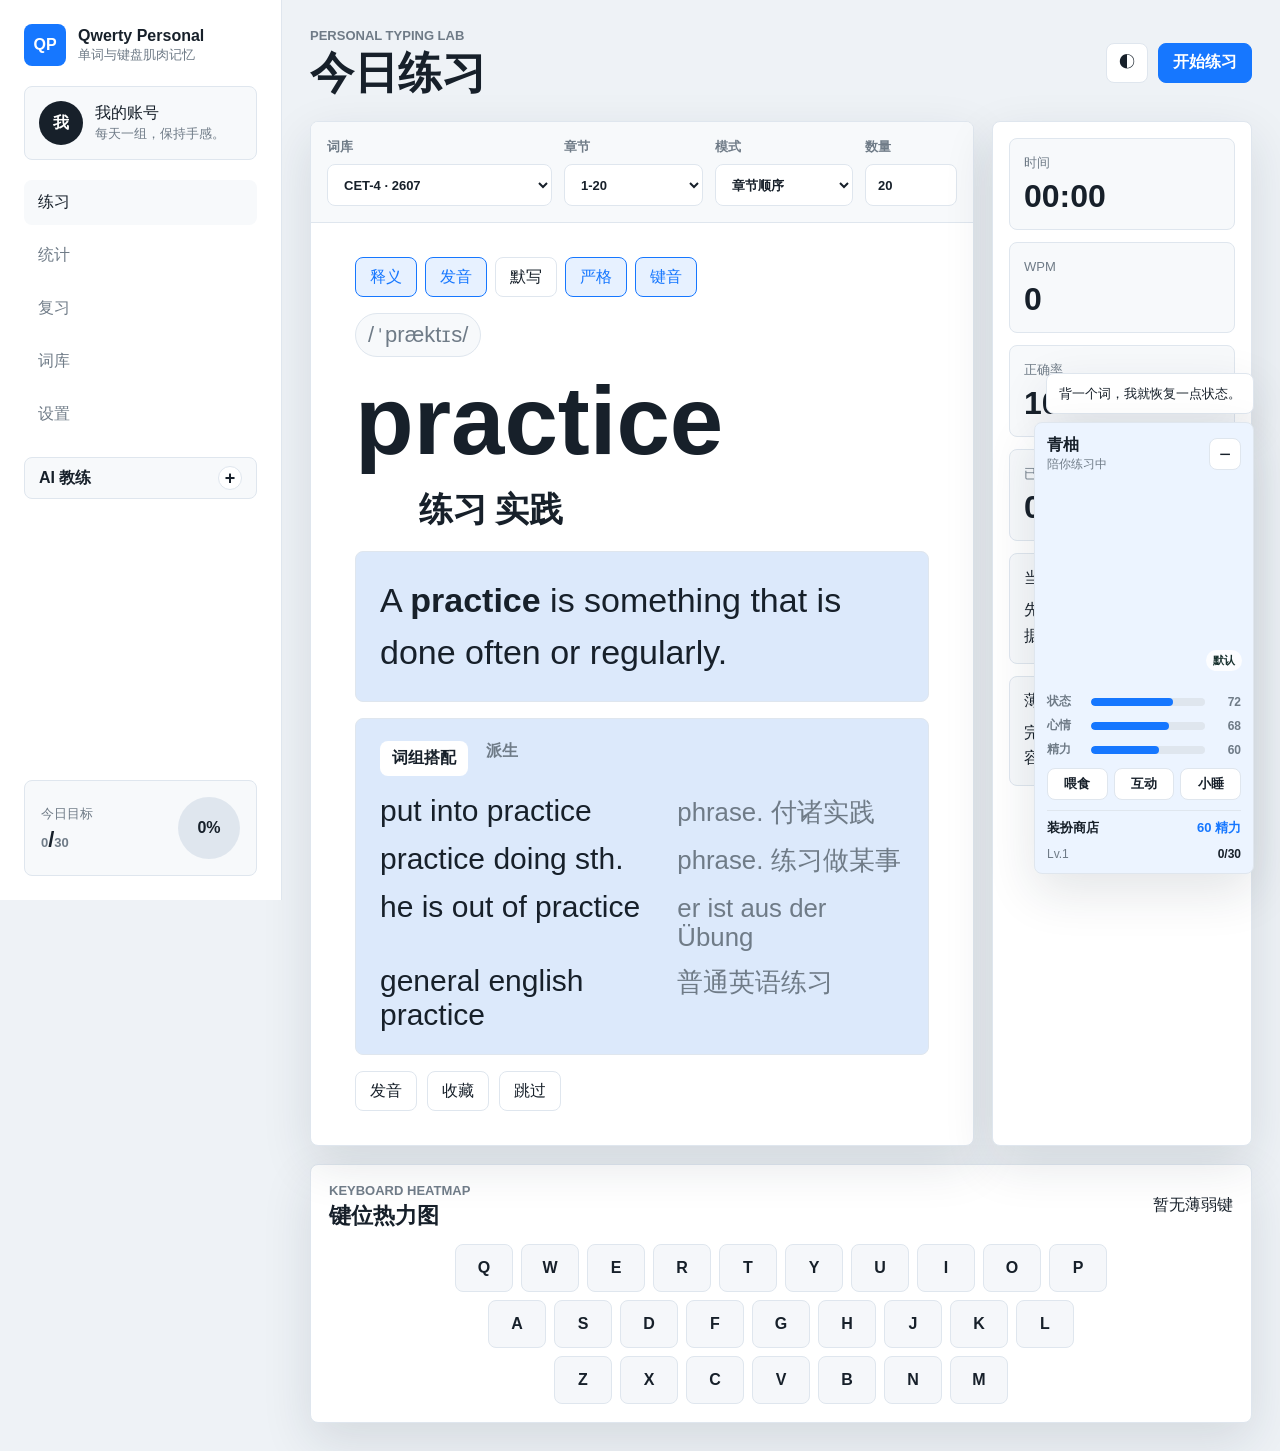
==== commit 92140203: "Add files via upload" ====
--- a/index.html
+++ b/index.html
@@ -443,6 +443,7 @@
           <button class="icon-button pet-minimize" id="petMinimizeButton" type="button" title="收起桌宠">−</button>
         </div>
         <button class="pet-avatar" id="petAvatar" type="button" title="摸摸它">
+          <img class="pet-character" id="petCharacter" src="assets/pets/aoi-study-crop.png" alt="" />
           <span class="pet-hair-back"></span>
           <span class="pet-head-shape"></span>
           <span class="pet-ear left"></span>
--- a/styles.css
+++ b/styles.css
@@ -1299,6 +1299,11 @@
   background: radial-gradient(circle at 30% 25%, #fff 0 8px, transparent 9px), linear-gradient(135deg, #161629, #ff4ecd, #00e5ff);
   box-shadow: 0 0 24px rgba(255, 78, 205, 0.38), 0 0 28px rgba(0, 229, 255, 0.24);
   animation: petGlow 1.6s ease-in-out infinite alternate;
+}
+
+.pet-avatar.has-art {
+  background: transparent !important;
+  box-shadow: none !important;
 }
 
 .pet-avatar.skin-default,
@@ -1503,6 +1508,80 @@
   isolation: isolate;
 }
 
+.pet-character {
+  display: none;
+}
+
+.pet-avatar.has-art {
+  width: 188px;
+  height: 210px;
+  margin: -4px auto -6px;
+  border-radius: 0;
+  background: transparent;
+  box-shadow: none;
+}
+
+.pet-avatar.has-art .pet-character {
+  position: absolute;
+  left: 50%;
+  bottom: 0;
+  z-index: 4;
+  display: block;
+  width: 184px;
+  max-width: none;
+  height: auto;
+  transform: translateX(-50%);
+  filter: drop-shadow(0 16px 20px rgba(24, 39, 69, 0.18));
+  pointer-events: none;
+}
+
+.pet-avatar.has-art::before,
+.pet-avatar.has-art .pet-hair-back,
+.pet-avatar.has-art .pet-head-shape,
+.pet-avatar.has-art .pet-ear,
+.pet-avatar.has-art .pet-hair-side,
+.pet-avatar.has-art .pet-bang,
+.pet-avatar.has-art .pet-eye,
+.pet-avatar.has-art .pet-glasses,
+.pet-avatar.has-art .pet-mouth,
+.pet-avatar.has-art .pet-hand,
+.pet-avatar.has-art .pet-outfit,
+.pet-avatar.has-art .pet-face {
+  display: none;
+}
+
+.pet-avatar.has-art.skin-rainbow .pet-character {
+  filter: hue-rotate(24deg) saturate(1.12) drop-shadow(0 16px 20px rgba(83, 72, 172, 0.2));
+}
+
+.pet-avatar.has-art.skin-neon .pet-character {
+  filter: hue-rotate(62deg) saturate(1.22) contrast(1.05) drop-shadow(0 0 16px rgba(34, 211, 238, 0.34));
+}
+
+.pet-avatar.has-art.skin-cat-moe .pet-character {
+  filter: hue-rotate(128deg) saturate(1.08) brightness(1.04) drop-shadow(0 16px 20px rgba(255, 120, 180, 0.2));
+}
+
+.pet-avatar.has-art.skin-cat-grace .pet-character {
+  filter: sepia(0.18) saturate(0.92) brightness(0.98) drop-shadow(0 16px 20px rgba(120, 81, 55, 0.18));
+}
+
+.pet-avatar.has-art.skin-cat-queen .pet-character {
+  filter: hue-rotate(58deg) saturate(1.18) brightness(0.96) drop-shadow(0 0 18px rgba(180, 92, 255, 0.28));
+}
+
+.pet-avatar.has-art.skin-sunny-boy .pet-character {
+  filter: hue-rotate(186deg) saturate(1.06) brightness(1.04) drop-shadow(0 16px 20px rgba(224, 145, 45, 0.18));
+}
+
+.pet-avatar.has-art.skin-cool-prince .pet-character {
+  filter: saturate(0.92) brightness(1.04) drop-shadow(0 16px 20px rgba(65, 110, 156, 0.2));
+}
+
+.pet-avatar.has-art.skin-star-idol .pet-character {
+  filter: hue-rotate(44deg) saturate(1.28) contrast(1.05) drop-shadow(0 0 18px rgba(255, 78, 205, 0.28));
+}
+
 .pet-avatar::before {
   content: "";
   position: absolute;
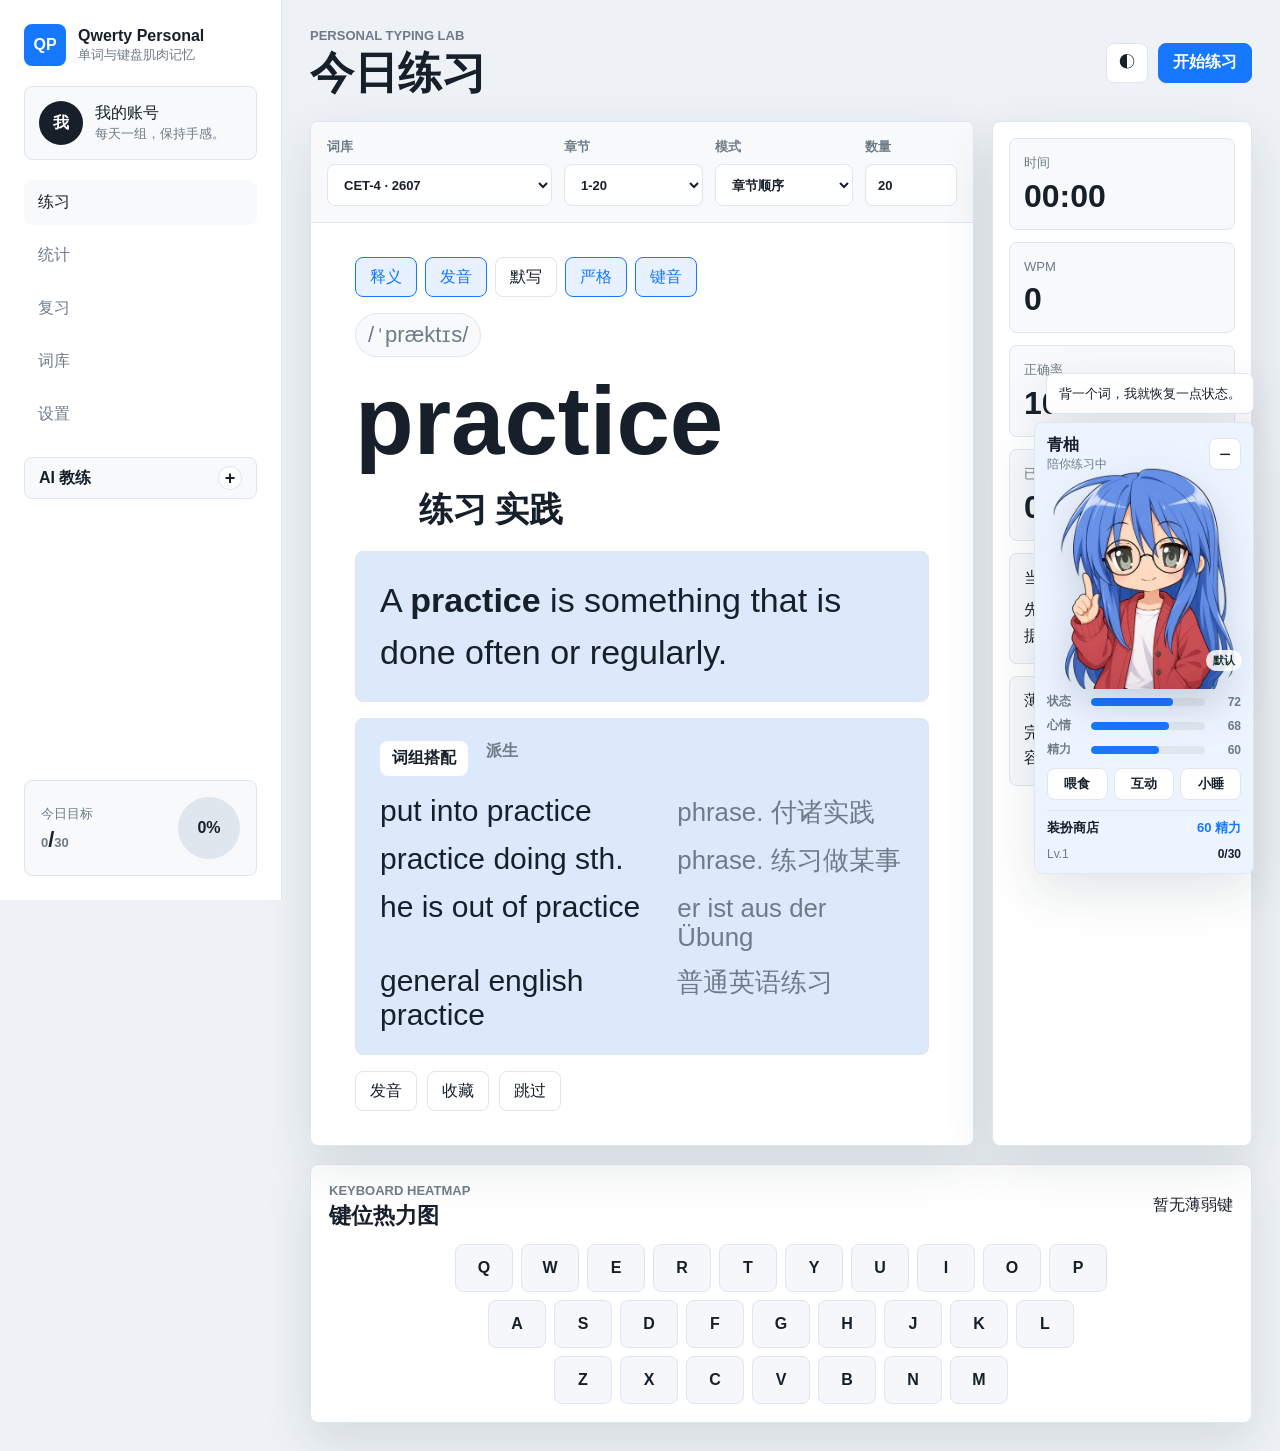
==== commit 809d5159: "Add files via upload" ====
--- a/index.html
+++ b/index.html
@@ -443,7 +443,7 @@
           <button class="icon-button pet-minimize" id="petMinimizeButton" type="button" title="收起桌宠">−</button>
         </div>
         <button class="pet-avatar" id="petAvatar" type="button" title="摸摸它">
-          <img class="pet-character" id="petCharacter" src="assets/pets/aoi-study-crop.png" alt="" />
+          <img class="pet-character" id="petCharacter" src="assets/pets/aoi-study.webp" alt="" onerror="this.onerror=null;this.src='assets/pets/aoi-study-crop.png';" />
           <span class="pet-hair-back"></span>
           <span class="pet-head-shape"></span>
           <span class="pet-ear left"></span>
--- a/styles.css
+++ b/styles.css
@@ -1213,22 +1213,19 @@
   position: relative;
   display: grid;
   place-items: center;
-  width: 104px;
-  height: 92px;
-  margin: 4px auto 0;
+  width: 188px;
+  height: 210px;
+  margin: -4px auto -6px;
   border: 0;
-  border-radius: 46% 46% 42% 42%;
-  background:
-    radial-gradient(circle at 34% 38%, rgba(255,255,255,0.96) 0 8px, transparent 9px),
-    radial-gradient(circle at 66% 38%, rgba(255,255,255,0.96) 0 8px, transparent 9px),
-    linear-gradient(145deg, #61d394, #228f78);
+  border-radius: 0;
+  background: transparent;
   color: #0d2723;
-  box-shadow: inset 0 -10px 18px rgba(0, 0, 0, 0.12), 0 14px 22px rgba(19, 55, 48, 0.18);
+  box-shadow: none;
   transition: transform 0.18s ease, filter 0.18s ease;
-}
-
-.pet-avatar::after,
-.skin-preview::after {
+  isolation: isolate;
+}
+
+.pet-avatar::after {
   content: attr(data-skin-label);
 }
 
@@ -1253,60 +1250,51 @@
 }
 
 .pet-avatar.sleeping {
-  background: linear-gradient(145deg, #9fb3c8, #637487);
-}
-
-.pet-avatar.skin-rainbow,
+  background: transparent;
+}
+
 .skin-preview.skin-rainbow {
   background: linear-gradient(135deg, #ff6b6b, #ffd93d, #6bcb77, #4d96ff, #b96dff);
   animation: rainbowShift 3s linear infinite;
 }
 
-.pet-avatar.skin-neon,
 .skin-preview.skin-neon {
   background: radial-gradient(circle at 30% 30%, #ffffff 0 8px, transparent 9px), linear-gradient(135deg, #101827, #22d3ee, #a855f7);
   box-shadow: 0 0 20px rgba(34, 211, 238, 0.45), inset 0 -10px 18px rgba(0, 0, 0, 0.22);
 }
 
-.pet-avatar.skin-cat-moe,
 .skin-preview.skin-cat-moe {
   background: linear-gradient(145deg, #ffd6e7, #ff8fc3);
 }
 
-.pet-avatar.skin-cat-grace,
 .skin-preview.skin-cat-grace {
   background: linear-gradient(145deg, #7c5f4f, #d8b08c);
 }
 
-.pet-avatar.skin-cat-queen,
 .skin-preview.skin-cat-queen {
   background: linear-gradient(145deg, #2b183f, #b45cff);
   box-shadow: 0 0 22px rgba(180, 92, 255, 0.36), inset 0 -10px 18px rgba(0, 0, 0, 0.22);
 }
 
-.pet-avatar.skin-sunny-boy,
 .skin-preview.skin-sunny-boy {
   background: linear-gradient(145deg, #ffe082, #ff9f43);
 }
 
-.pet-avatar.skin-cool-prince,
 .skin-preview.skin-cool-prince {
   background: linear-gradient(145deg, #d9e7ff, #4b6584);
 }
 
-.pet-avatar.skin-star-idol,
 .skin-preview.skin-star-idol {
   background: radial-gradient(circle at 30% 25%, #fff 0 8px, transparent 9px), linear-gradient(135deg, #161629, #ff4ecd, #00e5ff);
   box-shadow: 0 0 24px rgba(255, 78, 205, 0.38), 0 0 28px rgba(0, 229, 255, 0.24);
   animation: petGlow 1.6s ease-in-out infinite alternate;
 }
 
-.pet-avatar.has-art {
+.pet-avatar {
   background: transparent !important;
   box-shadow: none !important;
 }
 
-.pet-avatar.skin-default,
 .skin-preview.skin-default {
   background:
     radial-gradient(circle at 34% 38%, rgba(255,255,255,0.96) 0 8px, transparent 9px),
@@ -1497,9 +1485,9 @@
   --skin-tone: #ffd9c8;
   --line-art: #1d2538;
   --jacket: #d77286;
-  width: 152px;
-  height: 176px;
-  margin-top: 2px;
+  width: 188px;
+  height: 210px;
+  margin: -4px auto -6px;
   overflow: visible;
   border-radius: 0;
   background: transparent;
@@ -1509,19 +1497,6 @@
 }
 
 .pet-character {
-  display: none;
-}
-
-.pet-avatar.has-art {
-  width: 188px;
-  height: 210px;
-  margin: -4px auto -6px;
-  border-radius: 0;
-  background: transparent;
-  box-shadow: none;
-}
-
-.pet-avatar.has-art .pet-character {
   position: absolute;
   left: 50%;
   bottom: 0;
@@ -1535,54 +1510,58 @@
   pointer-events: none;
 }
 
-.pet-avatar.has-art::before,
-.pet-avatar.has-art .pet-hair-back,
-.pet-avatar.has-art .pet-head-shape,
-.pet-avatar.has-art .pet-ear,
-.pet-avatar.has-art .pet-hair-side,
-.pet-avatar.has-art .pet-bang,
-.pet-avatar.has-art .pet-eye,
-.pet-avatar.has-art .pet-glasses,
-.pet-avatar.has-art .pet-mouth,
-.pet-avatar.has-art .pet-hand,
-.pet-avatar.has-art .pet-outfit,
-.pet-avatar.has-art .pet-face {
+.pet-avatar::before,
+.pet-avatar .pet-hair-back,
+.pet-avatar .pet-head-shape,
+.pet-avatar .pet-ear,
+.pet-avatar .pet-hair-side,
+.pet-avatar .pet-bang,
+.pet-avatar .pet-eye,
+.pet-avatar .pet-glasses,
+.pet-avatar .pet-mouth,
+.pet-avatar .pet-hand,
+.pet-avatar .pet-outfit,
+.pet-avatar .pet-face {
   display: none;
 }
 
-.pet-avatar.has-art.skin-rainbow .pet-character {
+.pet-avatar.skin-rainbow .pet-character {
   filter: hue-rotate(24deg) saturate(1.12) drop-shadow(0 16px 20px rgba(83, 72, 172, 0.2));
 }
 
-.pet-avatar.has-art.skin-neon .pet-character {
+.pet-avatar.skin-neon .pet-character {
   filter: hue-rotate(62deg) saturate(1.22) contrast(1.05) drop-shadow(0 0 16px rgba(34, 211, 238, 0.34));
 }
 
-.pet-avatar.has-art.skin-cat-moe .pet-character {
+.pet-avatar.skin-cat-moe .pet-character {
   filter: hue-rotate(128deg) saturate(1.08) brightness(1.04) drop-shadow(0 16px 20px rgba(255, 120, 180, 0.2));
 }
 
-.pet-avatar.has-art.skin-cat-grace .pet-character {
+.pet-avatar.skin-cat-grace .pet-character {
   filter: sepia(0.18) saturate(0.92) brightness(0.98) drop-shadow(0 16px 20px rgba(120, 81, 55, 0.18));
 }
 
-.pet-avatar.has-art.skin-cat-queen .pet-character {
+.pet-avatar.skin-cat-queen .pet-character {
   filter: hue-rotate(58deg) saturate(1.18) brightness(0.96) drop-shadow(0 0 18px rgba(180, 92, 255, 0.28));
 }
 
-.pet-avatar.has-art.skin-sunny-boy .pet-character {
+.pet-avatar.skin-sunny-boy .pet-character {
   filter: hue-rotate(186deg) saturate(1.06) brightness(1.04) drop-shadow(0 16px 20px rgba(224, 145, 45, 0.18));
 }
 
-.pet-avatar.has-art.skin-cool-prince .pet-character {
+.pet-avatar.skin-cool-prince .pet-character {
   filter: saturate(0.92) brightness(1.04) drop-shadow(0 16px 20px rgba(65, 110, 156, 0.2));
 }
 
-.pet-avatar.has-art.skin-star-idol .pet-character {
+.pet-avatar.skin-star-idol .pet-character {
   filter: hue-rotate(44deg) saturate(1.28) contrast(1.05) drop-shadow(0 0 18px rgba(255, 78, 205, 0.28));
 }
 
-.pet-avatar::before {
+.pet-avatar .pet-character + .pet-hair-back ~ .pet-face {
+  display: none;
+}
+
+.pet-avatar:not(:has(.pet-character))::before {
   content: "";
   position: absolute;
   left: 24px;
@@ -2098,10 +2077,55 @@
 .skin-preview {
   position: relative;
   display: block;
-  width: 42px;
-  height: 34px;
-  border-radius: 46% 46% 42% 42%;
-  background: linear-gradient(145deg, #61d394, #228f78);
+  width: 64px;
+  height: 76px;
+  overflow: hidden;
+  border-radius: 12px;
+  background: color-mix(in srgb, var(--accent) 10%, var(--panel)) !important;
+  box-shadow: inset 0 0 0 1px color-mix(in srgb, var(--accent) 22%, transparent);
+}
+
+.skin-preview::before {
+  content: "";
+  position: absolute;
+  left: 50%;
+  bottom: -4px;
+  width: 72px;
+  height: 88px;
+  transform: translateX(-50%);
+  background: url("assets/pets/aoi-study.webp") center bottom / contain no-repeat;
+}
+
+.skin-preview.skin-rainbow::before {
+  filter: hue-rotate(24deg) saturate(1.12);
+}
+
+.skin-preview.skin-neon::before {
+  filter: hue-rotate(62deg) saturate(1.22) contrast(1.05);
+}
+
+.skin-preview.skin-cat-moe::before {
+  filter: hue-rotate(128deg) saturate(1.08) brightness(1.04);
+}
+
+.skin-preview.skin-cat-grace::before {
+  filter: sepia(0.18) saturate(0.92) brightness(0.98);
+}
+
+.skin-preview.skin-cat-queen::before {
+  filter: hue-rotate(58deg) saturate(1.18) brightness(0.96);
+}
+
+.skin-preview.skin-sunny-boy::before {
+  filter: hue-rotate(186deg) saturate(1.06) brightness(1.04);
+}
+
+.skin-preview.skin-cool-prince::before {
+  filter: saturate(0.92) brightness(1.04);
+}
+
+.skin-preview.skin-star-idol::before {
+  filter: hue-rotate(44deg) saturate(1.28) contrast(1.05);
 }
 
 .skin-card strong,
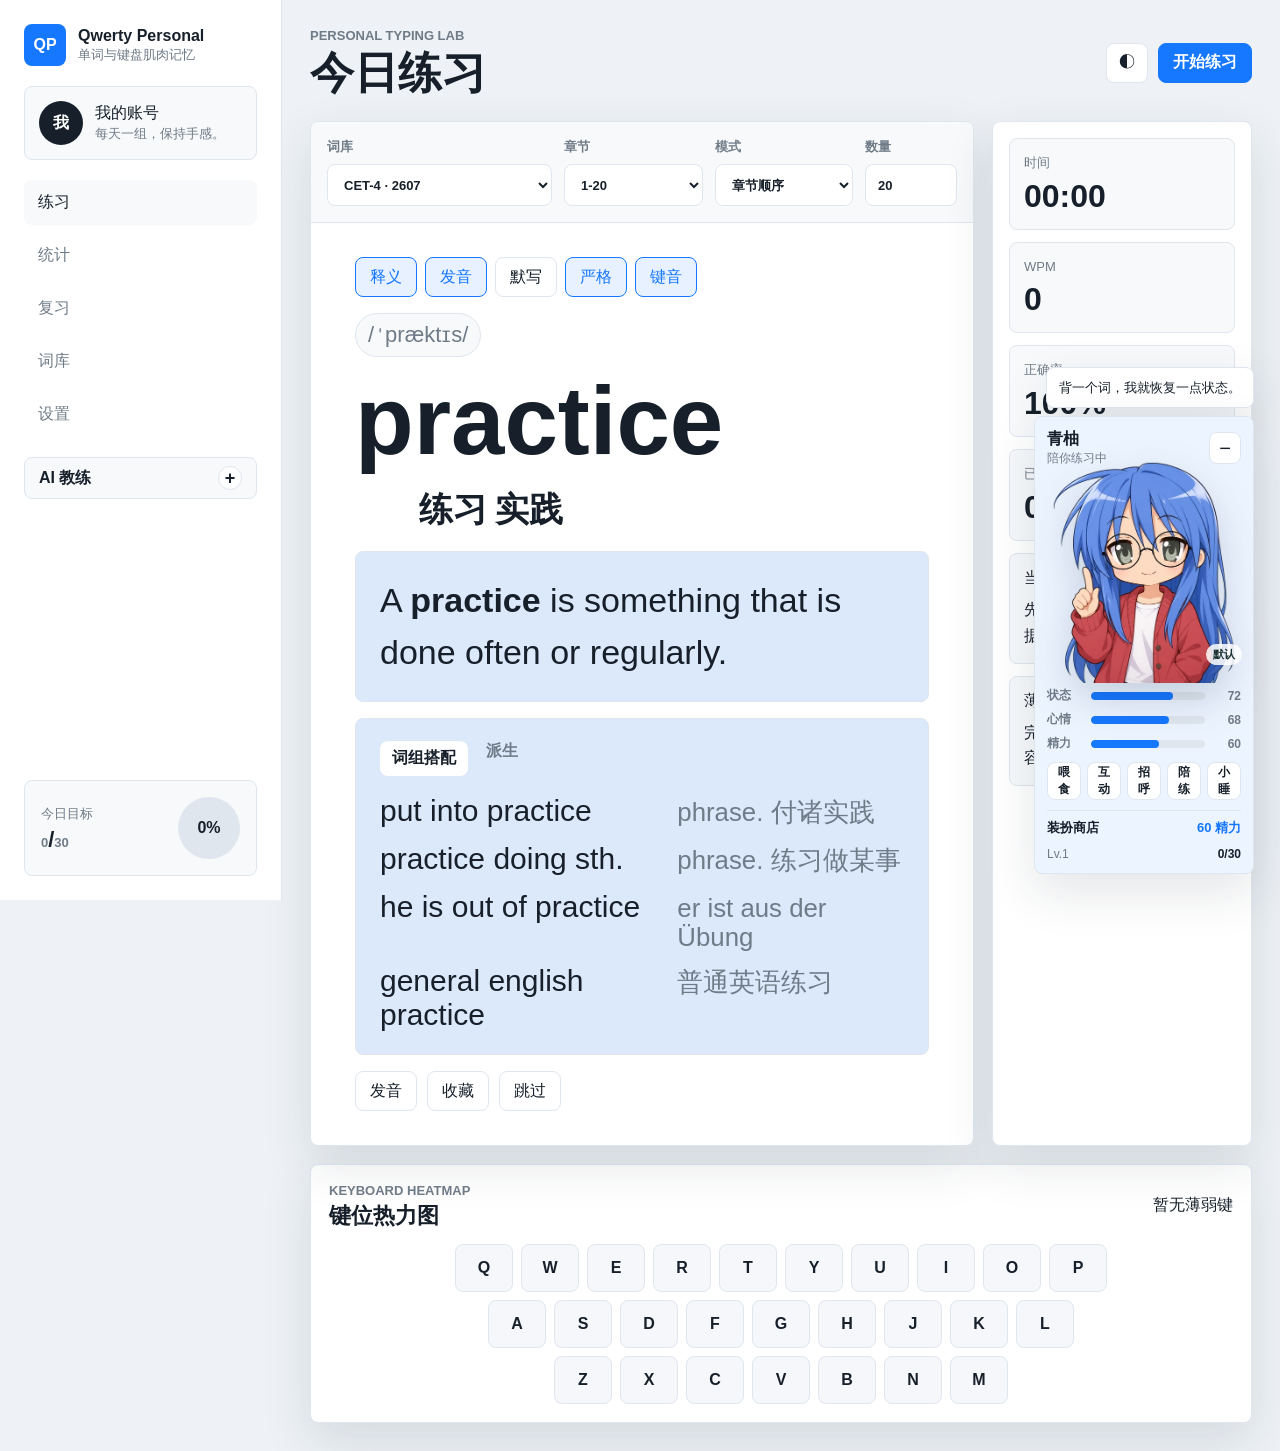
==== commit 5140a2d8: "Add files via upload" ====
--- a/index.html
+++ b/index.html
@@ -472,6 +472,8 @@
         <div class="pet-actions">
           <button type="button" id="petFeedButton">喂食</button>
           <button type="button" id="petPlayButton">互动</button>
+          <button type="button" id="petWaveButton">招呼</button>
+          <button type="button" id="petFocusButton">陪练</button>
           <button type="button" id="petSleepButton">小睡</button>
         </div>
         <details class="pet-shop" id="petShop">
--- a/styles.css
+++ b/styles.css
@@ -1508,6 +1508,7 @@
   transform: translateX(-50%);
   filter: drop-shadow(0 16px 20px rgba(24, 39, 69, 0.18));
   pointer-events: none;
+  animation: petFloat 3.8s ease-in-out infinite;
 }
 
 .pet-avatar::before,
@@ -1557,6 +1558,31 @@
   filter: hue-rotate(44deg) saturate(1.28) contrast(1.05) drop-shadow(0 0 18px rgba(255, 78, 205, 0.28));
 }
 
+.pet-avatar.action-pat .pet-character {
+  animation: petPat 0.72s ease both;
+}
+
+.pet-avatar.action-play .pet-character {
+  animation: petPlay 0.82s ease both;
+}
+
+.pet-avatar.action-wave .pet-character {
+  animation: petWave 0.88s ease both;
+}
+
+.pet-avatar.action-focus .pet-character {
+  animation: petFocus 0.95s ease both;
+}
+
+.pet-avatar.action-change .pet-character {
+  animation: petChange 0.8s ease both;
+}
+
+.pet-avatar.sleeping .pet-character {
+  opacity: 0.84;
+  animation: petSleep 2.4s ease-in-out infinite;
+}
+
 .pet-avatar .pet-character + .pet-hair-back ~ .pet-face {
   display: none;
 }
@@ -1964,7 +1990,7 @@
 
 .pet-actions {
   display: grid;
-  grid-template-columns: repeat(3, 1fr);
+  grid-template-columns: repeat(5, 1fr);
   gap: 6px;
 }
 
@@ -1975,7 +2001,7 @@
   border-radius: 8px;
   background: var(--panel);
   color: var(--text);
-  font-size: 13px;
+  font-size: 12px;
   font-weight: 800;
 }
 
@@ -2014,7 +2040,7 @@
 
 .pet-shop-tabs {
   display: grid;
-  grid-template-columns: repeat(5, minmax(0, 1fr));
+  grid-template-columns: repeat(2, minmax(0, 1fr));
   gap: 4px;
   margin-top: 8px;
 }
@@ -2085,6 +2111,31 @@
   box-shadow: inset 0 0 0 1px color-mix(in srgb, var(--accent) 22%, transparent);
 }
 
+.suit-preview {
+  position: relative;
+  display: block;
+  width: 64px;
+  height: 76px;
+  overflow: hidden;
+  border-radius: 12px;
+  background: color-mix(in srgb, var(--accent) 10%, var(--panel));
+  box-shadow: inset 0 0 0 1px color-mix(in srgb, var(--accent) 22%, transparent);
+}
+
+.suit-preview::before {
+  content: "";
+  position: absolute;
+  left: 50%;
+  bottom: -4px;
+  width: 72px;
+  height: 88px;
+  transform: translateX(-50%);
+  background-image: var(--suit-image);
+  background-position: center bottom;
+  background-repeat: no-repeat;
+  background-size: contain;
+}
+
 .skin-preview::before {
   content: "";
   position: absolute;
@@ -2178,6 +2229,47 @@
   70% { transform: translateY(-3px) rotate(5deg); }
 }
 
+@keyframes petFloat {
+  0%, 100% { transform: translateX(-50%) translateY(0) rotate(0deg); }
+  50% { transform: translateX(-50%) translateY(-6px) rotate(0.8deg); }
+}
+
+@keyframes petPat {
+  0%, 100% { transform: translateX(-50%) translateY(0) scale(1); }
+  35% { transform: translateX(-50%) translateY(6px) scale(0.96, 1.04); }
+  68% { transform: translateX(-50%) translateY(-10px) scale(1.05, 0.96); }
+}
+
+@keyframes petPlay {
+  0%, 100% { transform: translateX(-50%) translateY(0) rotate(0deg); }
+  25% { transform: translateX(-50%) translateY(-14px) rotate(-8deg); }
+  55% { transform: translateX(-50%) translateY(-2px) rotate(9deg); }
+  78% { transform: translateX(-50%) translateY(-8px) rotate(-4deg); }
+}
+
+@keyframes petWave {
+  0%, 100% { transform: translateX(-50%) rotate(0deg); }
+  22% { transform: translateX(-50%) rotate(-5deg); }
+  45% { transform: translateX(-50%) rotate(5deg); }
+  68% { transform: translateX(-50%) rotate(-4deg); }
+}
+
+@keyframes petFocus {
+  0%, 100% { transform: translateX(-50%) scale(1); filter: drop-shadow(0 16px 20px rgba(24, 39, 69, 0.18)); }
+  50% { transform: translateX(-50%) scale(1.04); filter: drop-shadow(0 0 18px color-mix(in srgb, var(--accent) 48%, transparent)); }
+}
+
+@keyframes petChange {
+  0% { transform: translateX(-50%) scale(0.88); opacity: 0.3; }
+  55% { transform: translateX(-50%) scale(1.08); opacity: 1; }
+  100% { transform: translateX(-50%) scale(1); opacity: 1; }
+}
+
+@keyframes petSleep {
+  0%, 100% { transform: translateX(-50%) translateY(0) rotate(-1deg); }
+  50% { transform: translateX(-50%) translateY(4px) rotate(1deg); }
+}
+
 @keyframes rainbowShift {
   0% { filter: hue-rotate(0deg); }
   100% { filter: hue-rotate(360deg); }
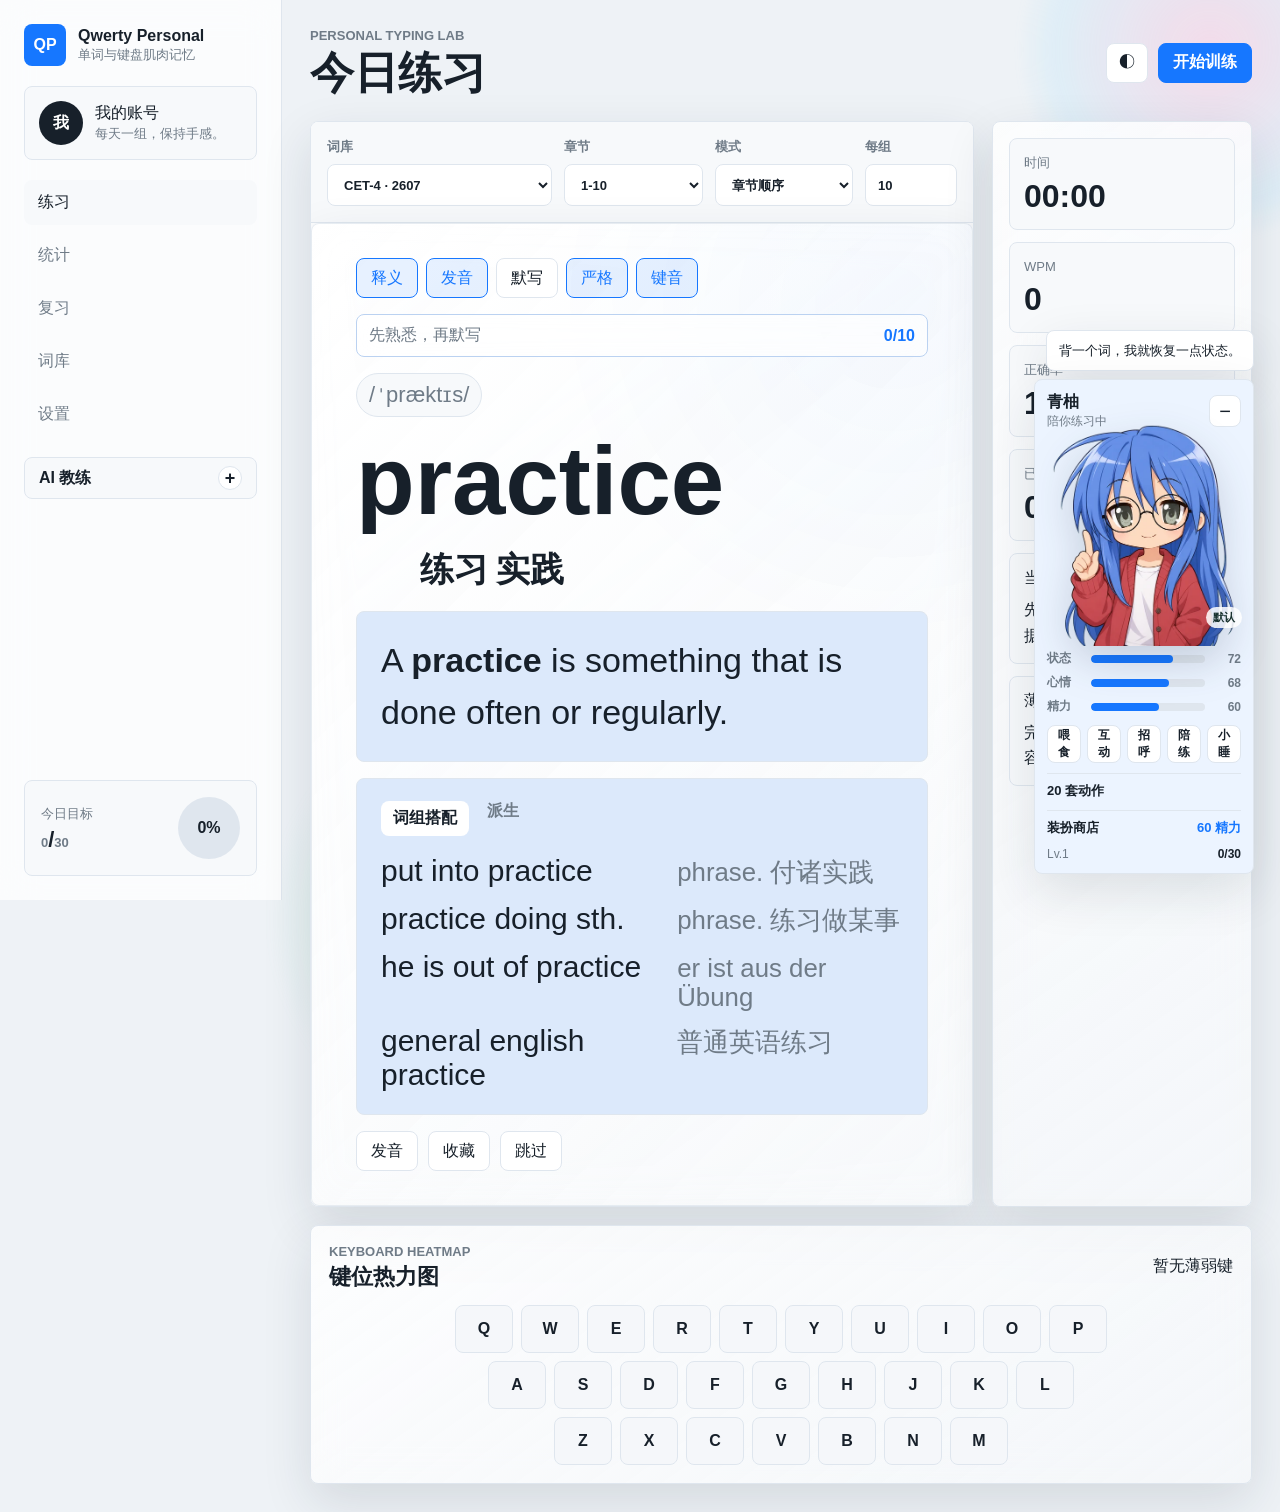
==== commit 30b0482c: "Add files via upload" ====
--- a/index.html
+++ b/index.html
@@ -72,7 +72,9 @@
           </div>
           <div class="top-actions">
             <button class="icon-button" id="themeButton" type="button" title="切换主题">◐</button>
-            <button class="primary-button" id="startButton" type="button">开始练习</button>
+            <button class="primary-button" id="startButton" type="button">开始训练</button>
+            <button class="ghost-button training-control hidden" id="pauseButton" type="button">暂停</button>
+            <button class="ghost-button danger-button training-control hidden" id="stopButton" type="button">停止</button>
           </div>
         </header>
 
@@ -97,8 +99,8 @@
                   </select>
                 </label>
                 <label>
-                  数量
-                  <input id="loopInput" type="number" min="5" max="80" value="20" />
+                  每组
+                  <input id="loopInput" type="number" min="10" max="10" value="10" />
                 </label>
               </div>
 
@@ -109,6 +111,10 @@
                   <button class="toggle" id="dictationToggle" type="button">默写</button>
                   <button class="toggle active" id="strictToggle" type="button">严格</button>
                   <button class="toggle active" id="keySoundToggle" type="button">键音</button>
+                </div>
+                <div class="study-flow" id="studyFlow">
+                  <span id="phaseText">先熟悉，再默写</span>
+                  <strong id="groupProgress">0/10</strong>
                 </div>
                 <p class="phonetic" id="phoneticText">准备开始</p>
                 <div class="target-word" id="targetWord">practice</div>
@@ -213,8 +219,18 @@
           </div>
         </section>
 
-        <section class="view" id="reviewView" data-title="错词复习">
+        <section class="view" id="reviewView" data-title="复习中心">
           <div class="review-layout">
+            <section class="review-panel">
+              <div class="section-head">
+                <div>
+                  <p class="eyebrow">Learned Words</p>
+                  <h2>已学单词复习</h2>
+                </div>
+                <button class="primary-button" id="practiceLearnedButton" type="button">看中文写英文</button>
+              </div>
+              <div id="learnedList" class="word-list"></div>
+            </section>
             <section class="review-panel">
               <div class="section-head">
                 <div>
@@ -476,6 +492,10 @@
           <button type="button" id="petFocusButton">陪练</button>
           <button type="button" id="petSleepButton">小睡</button>
         </div>
+        <details class="pet-action-panel">
+          <summary>20 套动作</summary>
+          <div class="pet-action-grid" id="petActionGrid"></div>
+        </details>
         <details class="pet-shop" id="petShop">
           <summary>
             <span>装扮商店</span>
--- a/styles.css
+++ b/styles.css
@@ -182,6 +182,34 @@
   letter-spacing: 0;
 }
 
+body::before,
+body::after {
+  content: "";
+  position: fixed;
+  inset: auto;
+  z-index: -1;
+  pointer-events: none;
+  filter: blur(4px);
+}
+
+body::before {
+  top: -140px;
+  right: -120px;
+  width: 380px;
+  height: 380px;
+  border-radius: 50%;
+  background: radial-gradient(circle, rgba(255, 176, 210, 0.34), rgba(134, 216, 255, 0.14) 58%, transparent 72%);
+}
+
+body::after {
+  left: 18%;
+  bottom: -170px;
+  width: 520px;
+  height: 300px;
+  border-radius: 999px;
+  background: radial-gradient(circle, rgba(255, 222, 154, 0.32), rgba(147, 225, 196, 0.16) 52%, transparent 74%);
+}
+
 button,
 input,
 select,
@@ -207,7 +235,8 @@
   gap: 20px;
   height: 100vh;
   padding: 24px;
-  background: var(--panel);
+  background: color-mix(in srgb, var(--panel) 78%, transparent);
+  backdrop-filter: blur(18px) saturate(1.2);
   border-right: 1px solid var(--line);
 }
 
@@ -475,6 +504,16 @@
   background: var(--accent-dark);
 }
 
+.hidden {
+  display: none !important;
+}
+
+.training-control {
+  min-width: 72px;
+  background: color-mix(in srgb, var(--panel) 72%, transparent);
+  backdrop-filter: blur(12px);
+}
+
 .danger-button {
   border-color: rgba(217, 75, 75, 0.4);
   color: var(--bad);
@@ -531,7 +570,9 @@
 .summary-strip {
   border: 1px solid var(--line);
   border-radius: 8px;
-  background: var(--panel);
+  background:
+    linear-gradient(145deg, color-mix(in srgb, var(--panel) 82%, transparent), color-mix(in srgb, var(--panel-soft) 68%, transparent));
+  backdrop-filter: blur(18px) saturate(1.12);
   box-shadow: var(--shadow);
 }
 
@@ -590,6 +631,13 @@
   gap: 16px;
   padding: 34px 44px;
   text-align: left;
+  border: 1px solid color-mix(in srgb, var(--line) 72%, transparent);
+  border-radius: 8px;
+  background:
+    linear-gradient(135deg, color-mix(in srgb, var(--panel) 84%, transparent), color-mix(in srgb, var(--panel-soft) 72%, transparent)),
+    radial-gradient(circle at 88% 8%, color-mix(in srgb, var(--accent) 16%, transparent), transparent 32%);
+  backdrop-filter: blur(18px) saturate(1.16);
+  box-shadow: var(--shadow);
 }
 
 .word-toolbar {
@@ -597,6 +645,30 @@
   gap: 8px;
   flex-wrap: wrap;
   justify-content: flex-start;
+}
+
+.study-flow {
+  display: flex;
+  justify-content: space-between;
+  align-items: center;
+  gap: 12px;
+  width: 100%;
+  max-width: 760px;
+  padding: 10px 12px;
+  border: 1px solid color-mix(in srgb, var(--accent) 18%, var(--line));
+  border-radius: 8px;
+  background: color-mix(in srgb, var(--panel) 66%, transparent);
+  color: var(--muted);
+  backdrop-filter: blur(12px);
+}
+
+.study-flow strong {
+  color: var(--accent);
+}
+
+.word-stage.recall-mode .study-flow {
+  border-color: color-mix(in srgb, var(--accent) 42%, var(--line));
+  background: linear-gradient(135deg, color-mix(in srgb, var(--accent) 12%, var(--panel)), color-mix(in srgb, #fff 58%, transparent));
 }
 
 .phonetic,
@@ -670,10 +742,15 @@
 }
 
 .target-word.hidden .target-char {
-  color: transparent;
-  -webkit-text-fill-color: transparent;
+  color: color-mix(in srgb, var(--muted) 44%, transparent);
+  -webkit-text-fill-color: color-mix(in srgb, var(--muted) 44%, transparent);
   -webkit-text-stroke-color: transparent;
-  text-shadow: 0 0 14px var(--muted);
+  text-shadow: none;
+}
+
+.word-stage.recall-mode .target-char.filled {
+  color: var(--text);
+  -webkit-text-fill-color: var(--text);
 }
 
 .typed-word {
@@ -1239,6 +1316,24 @@
   color: #18312e;
   font-size: 11px;
   font-weight: 900;
+}
+
+.pet-avatar.actioning::after {
+  content: attr(data-effect);
+  right: 0;
+  top: 14px;
+  bottom: auto;
+  z-index: 8;
+  min-width: 34px;
+  min-height: 34px;
+  display: grid;
+  place-items: center;
+  padding: 5px 8px;
+  border: 2px solid rgba(255,255,255,0.9);
+  background: color-mix(in srgb, var(--accent) 86%, #fff);
+  color: #fff;
+  box-shadow: 0 8px 18px rgba(23, 32, 42, 0.18);
+  animation: petEffectPop 0.9s ease both;
 }
 
 .pet-avatar:hover {
@@ -1578,6 +1673,53 @@
   animation: petChange 0.8s ease both;
 }
 
+.pet-avatar.action-hungry .pet-character {
+  animation: petHungry 1.1s ease both;
+}
+
+.pet-avatar.action-eat .pet-character,
+.pet-avatar.action-drink .pet-character,
+.pet-avatar.action-relax .pet-character {
+  animation: petNibble 1.1s ease both;
+}
+
+.pet-avatar.action-sleepy .pet-character {
+  animation: petSleepy 1.2s ease both;
+}
+
+.pet-avatar.action-stretch .pet-character,
+.pet-avatar.action-exercise .pet-character {
+  animation: petStretch 1.1s ease both;
+}
+
+.pet-avatar.action-think .pet-character,
+.pet-avatar.action-review .pet-character {
+  animation: petThink 1.2s ease both;
+}
+
+.pet-avatar.action-confused .pet-character {
+  animation: petConfused 1.1s ease both;
+}
+
+.pet-avatar.action-cheer .pet-character,
+.pet-avatar.action-happy .pet-character,
+.pet-avatar.action-sparkle .pet-character,
+.pet-avatar.action-surprise .pet-character {
+  animation: petCheer 1s ease both;
+}
+
+.pet-avatar.action-shy .pet-character {
+  animation: petShy 1.1s ease both;
+}
+
+.pet-avatar.action-angry .pet-character {
+  animation: petAngry 0.9s ease both;
+}
+
+.pet-avatar.action-music .pet-character {
+  animation: petMusic 1.1s ease both;
+}
+
 .pet-avatar.sleeping .pet-character {
   opacity: 0.84;
   animation: petSleep 2.4s ease-in-out infinite;
@@ -2019,6 +2161,62 @@
   padding-top: 8px;
 }
 
+.pet-action-panel {
+  border-top: 1px solid var(--line);
+  padding-top: 8px;
+}
+
+.pet-action-panel summary {
+  cursor: pointer;
+  color: var(--text);
+  font-size: 13px;
+  font-weight: 900;
+  list-style: none;
+}
+
+.pet-action-panel summary::-webkit-details-marker {
+  display: none;
+}
+
+.pet-action-grid {
+  display: grid;
+  grid-template-columns: repeat(4, minmax(0, 1fr));
+  gap: 6px;
+  max-height: 172px;
+  margin-top: 8px;
+  overflow: auto;
+}
+
+.pet-action-grid button {
+  display: grid;
+  justify-items: center;
+  gap: 3px;
+  min-height: 52px;
+  padding: 6px 4px;
+  border: 1px solid var(--line);
+  border-radius: 8px;
+  background: var(--panel);
+  color: var(--text);
+}
+
+.pet-action-grid button span {
+  display: grid;
+  place-items: center;
+  min-width: 26px;
+  height: 22px;
+  padding: 0 5px;
+  border-radius: 999px;
+  background: color-mix(in srgb, var(--accent) 12%, var(--panel));
+  color: var(--accent);
+  font-size: 11px;
+  font-weight: 900;
+}
+
+.pet-action-grid button strong {
+  font-size: 11px;
+  line-height: 1.1;
+}
+
 .pet-shop summary {
   display: flex;
   justify-content: space-between;
@@ -2270,6 +2468,74 @@
   50% { transform: translateX(-50%) translateY(4px) rotate(1deg); }
 }
 
+@keyframes petEffectPop {
+  0% { transform: translateY(8px) scale(0.7); opacity: 0; }
+  42% { transform: translateY(-4px) scale(1.08); opacity: 1; }
+  100% { transform: translateY(0) scale(1); opacity: 1; }
+}
+
+@keyframes petHungry {
+  0%, 100% { transform: translateX(-50%) translateY(0) rotate(0); }
+  35% { transform: translateX(-50%) translateY(5px) rotate(-2deg) scale(0.98); }
+  65% { transform: translateX(-50%) translateY(2px) rotate(2deg) scale(0.99); }
+}
+
+@keyframes petNibble {
+  0%, 100% { transform: translateX(-50%) scale(1); }
+  20% { transform: translateX(-50%) translateY(3px) scale(1.02, 0.98); }
+  40% { transform: translateX(-50%) translateY(0) scale(1); }
+  60% { transform: translateX(-50%) translateY(3px) scale(1.02, 0.98); }
+}
+
+@keyframes petSleepy {
+  0%, 100% { transform: translateX(-50%) rotate(0); opacity: 1; }
+  45% { transform: translateX(-50%) translateY(5px) rotate(-4deg); opacity: 0.82; }
+  70% { transform: translateX(-50%) translateY(2px) rotate(3deg); opacity: 0.9; }
+}
+
+@keyframes petStretch {
+  0%, 100% { transform: translateX(-50%) scale(1) rotate(0); }
+  40% { transform: translateX(-50%) translateY(-10px) scale(1.08, 0.95) rotate(-3deg); }
+  68% { transform: translateX(-50%) translateY(-4px) scale(0.98, 1.06) rotate(3deg); }
+}
+
+@keyframes petThink {
+  0%, 100% { transform: translateX(-50%) rotate(0); }
+  35% { transform: translateX(-50%) rotate(-6deg); }
+  70% { transform: translateX(-50%) rotate(3deg); }
+}
+
+@keyframes petConfused {
+  0%, 100% { transform: translateX(-50%) translateY(0); }
+  20% { transform: translateX(calc(-50% - 5px)) rotate(-3deg); }
+  40% { transform: translateX(calc(-50% + 5px)) rotate(3deg); }
+  62% { transform: translateX(calc(-50% - 3px)) rotate(-2deg); }
+}
+
+@keyframes petCheer {
+  0%, 100% { transform: translateX(-50%) translateY(0) scale(1); }
+  32% { transform: translateX(-50%) translateY(-14px) scale(1.05); }
+  64% { transform: translateX(-50%) translateY(-4px) rotate(5deg); }
+}
+
+@keyframes petShy {
+  0%, 100% { transform: translateX(-50%) scale(1); filter: brightness(1); }
+  45% { transform: translateX(-50%) translateY(3px) scale(0.98); filter: brightness(1.06) saturate(1.15); }
+}
+
+@keyframes petAngry {
+  0%, 100% { transform: translateX(-50%) translateY(0); }
+  20%, 60% { transform: translateX(calc(-50% - 3px)) translateY(-2px); }
+  40%, 80% { transform: translateX(calc(-50% + 3px)) translateY(-2px); }
+}
+
+@keyframes petMusic {
+  0%, 100% { transform: translateX(-50%) rotate(0deg); }
+  25% { transform: translateX(-50%) rotate(-5deg) translateY(-4px); }
+  50% { transform: translateX(-50%) rotate(4deg); }
+  75% { transform: translateX(-50%) rotate(-3deg) translateY(-3px); }
+}
+
 @keyframes rainbowShift {
   0% { filter: hue-rotate(0deg); }
   100% { filter: hue-rotate(360deg); }
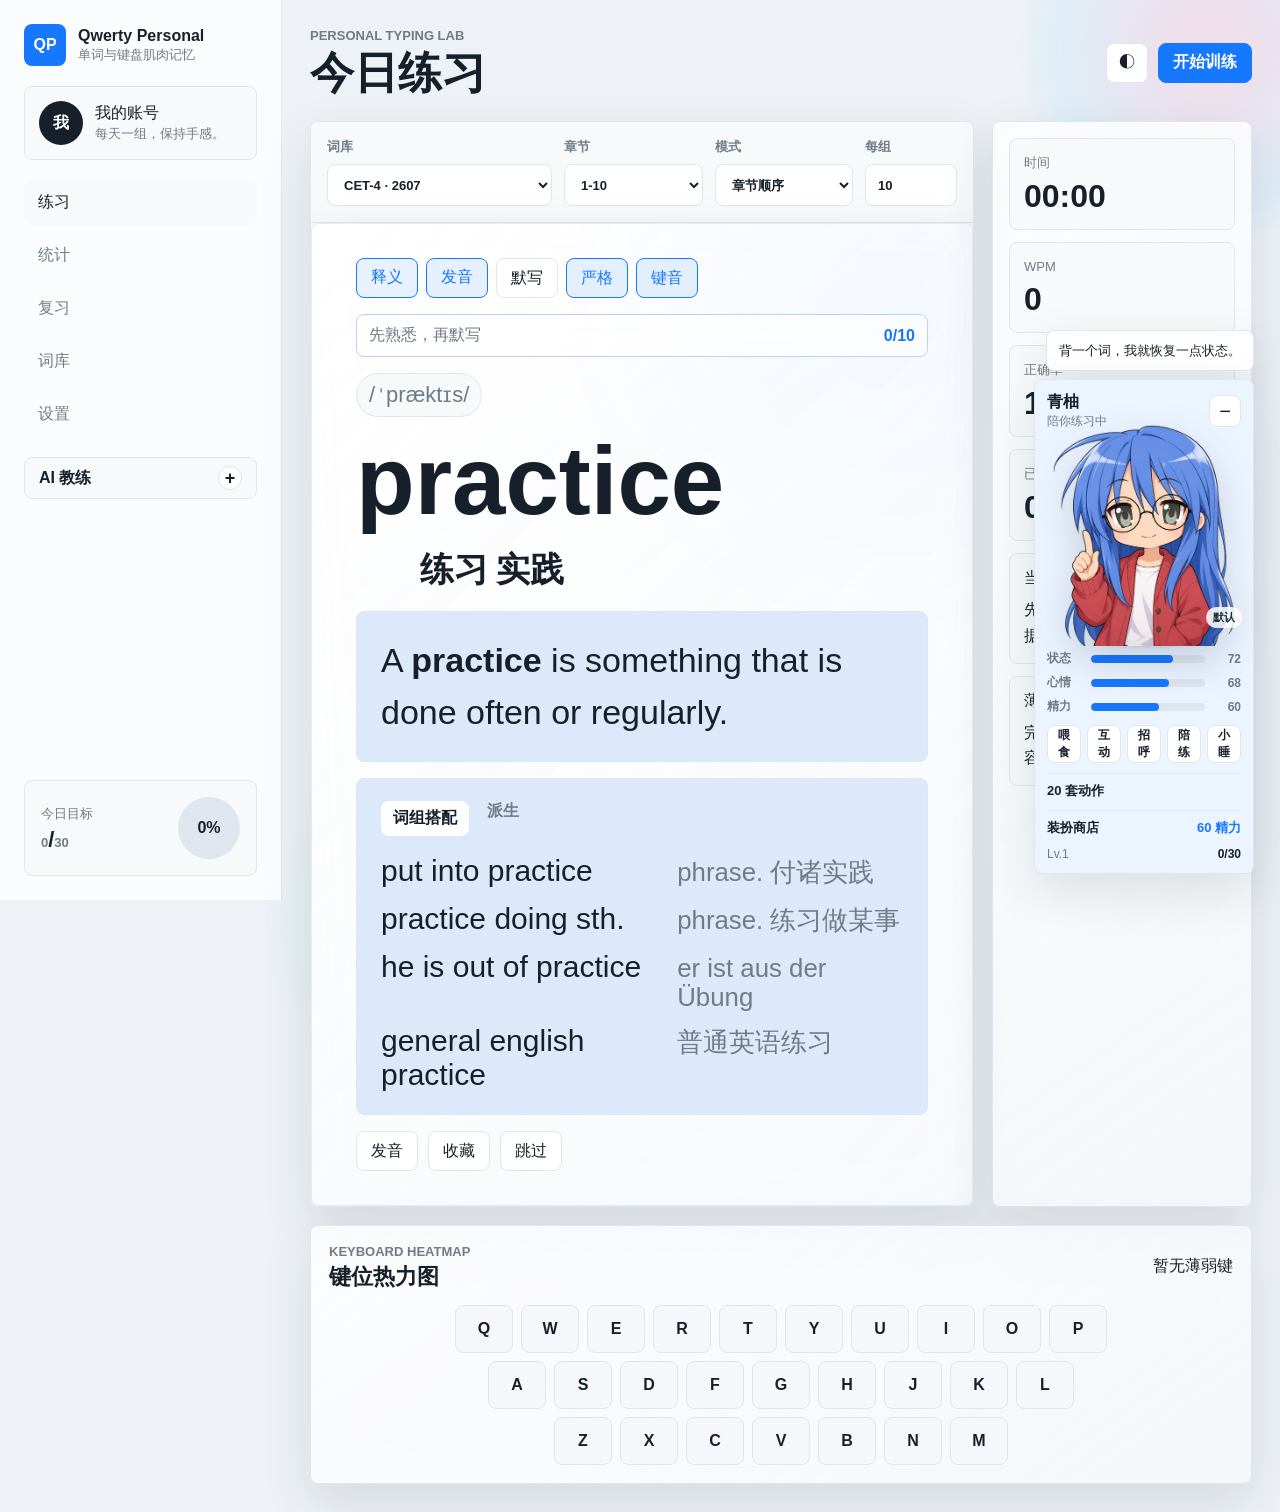
==== commit a3b1b88e: "Add animated desk pet actions" ====
--- a/index.html
+++ b/index.html
@@ -460,6 +460,8 @@
         </div>
         <button class="pet-avatar" id="petAvatar" type="button" title="摸摸它">
           <img class="pet-character" id="petCharacter" src="assets/pets/aoi-study.webp" alt="" onerror="this.onerror=null;this.src='assets/pets/aoi-study-crop.png';" />
+          <span class="pet-shadow"></span>
+          <span class="pet-motion-layer" id="petMotionLayer" aria-hidden="true"></span>
           <span class="pet-hair-back"></span>
           <span class="pet-head-shape"></span>
           <span class="pet-ear left"></span>
--- a/styles.css
+++ b/styles.css
@@ -1334,6 +1334,10 @@
   color: #fff;
   box-shadow: 0 8px 18px rgba(23, 32, 42, 0.18);
   animation: petEffectPop 0.9s ease both;
+}
+
+.pet-avatar.actioning {
+  animation: petAvatarStage 1.2s ease both;
 }
 
 .pet-avatar:hover {
@@ -1606,6 +1610,66 @@
   animation: petFloat 3.8s ease-in-out infinite;
 }
 
+.pet-shadow {
+  position: absolute;
+  left: 50%;
+  bottom: -4px;
+  z-index: 1;
+  width: 118px;
+  height: 18px;
+  border-radius: 50%;
+  background: radial-gradient(ellipse, rgba(24, 39, 69, 0.18), transparent 70%);
+  transform: translateX(-50%);
+  pointer-events: none;
+  animation: petShadowFloat 3.8s ease-in-out infinite;
+}
+
+.pet-motion-layer {
+  position: absolute;
+  inset: -16px -18px -8px -18px;
+  z-index: 7;
+  pointer-events: none;
+  overflow: visible;
+}
+
+.pet-motion-layer i {
+  position: absolute;
+  left: calc(14% + (var(--i) % 4) * 22%);
+  top: calc(8% + (var(--i) % 3) * 22%);
+  min-width: 22px;
+  min-height: 22px;
+  display: grid;
+  place-items: center;
+  padding: 2px 5px;
+  border-radius: 999px;
+  background: color-mix(in srgb, var(--panel) 80%, transparent);
+  border: 1px solid color-mix(in srgb, var(--accent) 34%, transparent);
+  color: var(--accent);
+  font-size: 12px;
+  font-style: normal;
+  font-weight: 900;
+  opacity: 0;
+  transform: translateY(10px) scale(0.72);
+}
+
+.pet-avatar.actioning .pet-motion-layer i {
+  animation: petParticle 1.35s ease both;
+  animation-delay: calc(var(--i) * 0.075s);
+}
+
+.pet-avatar.actioning[data-motion="music"] .pet-motion-layer i,
+.pet-avatar.actioning[data-motion="sparkle"] .pet-motion-layer i,
+.pet-avatar.actioning[data-motion="celebrate"] .pet-motion-layer i {
+  background: color-mix(in srgb, var(--accent) 18%, var(--panel));
+  box-shadow: 0 0 16px color-mix(in srgb, var(--accent) 34%, transparent);
+}
+
+.pet-avatar.actioning[data-motion="hungry"] .pet-motion-layer i,
+.pet-avatar.actioning[data-motion="sleepy"] .pet-motion-layer i,
+.pet-avatar.actioning[data-motion="review"] .pet-motion-layer i {
+  left: calc(8% + (var(--i) % 4) * 24%);
+}
+
 .pet-avatar::before,
 .pet-avatar .pet-hair-back,
 .pet-avatar .pet-head-shape,
@@ -1662,62 +1726,82 @@
 }
 
 .pet-avatar.action-wave .pet-character {
-  animation: petWave 0.88s ease both;
+  animation: petWave 1.5s ease both;
 }
 
 .pet-avatar.action-focus .pet-character {
-  animation: petFocus 0.95s ease both;
+  animation: petFocus 1.7s ease both;
 }
 
 .pet-avatar.action-change .pet-character {
   animation: petChange 0.8s ease both;
 }
 
+.pet-avatar.action-celebrate .pet-character {
+  animation: petCelebrateSpin 1.7s ease both;
+}
+
+.pet-avatar.action-sparkle .pet-character {
+  animation: petSparkleBody 1.7s ease both;
+}
+
+.pet-avatar.action-review .pet-character {
+  animation: petReviewBook 1.7s ease both;
+}
+
+.pet-avatar.action-surprise .pet-character {
+  animation: petSurprisePop 1.5s ease both;
+}
+
 .pet-avatar.action-hungry .pet-character {
-  animation: petHungry 1.1s ease both;
+  animation: petHungry 1.7s ease both;
 }
 
 .pet-avatar.action-eat .pet-character,
 .pet-avatar.action-drink .pet-character,
 .pet-avatar.action-relax .pet-character {
-  animation: petNibble 1.1s ease both;
+  animation: petNibble 1.5s ease both;
 }
 
 .pet-avatar.action-sleepy .pet-character {
-  animation: petSleepy 1.2s ease both;
+  animation: petSleepy 1.8s ease both;
 }
 
 .pet-avatar.action-stretch .pet-character,
 .pet-avatar.action-exercise .pet-character {
-  animation: petStretch 1.1s ease both;
+  animation: petStretch 1.7s ease both;
 }
 
 .pet-avatar.action-think .pet-character,
 .pet-avatar.action-review .pet-character {
-  animation: petThink 1.2s ease both;
+  animation: petThink 1.8s ease both;
 }
 
 .pet-avatar.action-confused .pet-character {
-  animation: petConfused 1.1s ease both;
+  animation: petConfused 1.5s ease both;
 }
 
 .pet-avatar.action-cheer .pet-character,
 .pet-avatar.action-happy .pet-character,
 .pet-avatar.action-sparkle .pet-character,
 .pet-avatar.action-surprise .pet-character {
-  animation: petCheer 1s ease both;
+  animation: petCheer 1.5s ease both;
 }
 
 .pet-avatar.action-shy .pet-character {
-  animation: petShy 1.1s ease both;
+  animation: petShy 1.5s ease both;
 }
 
 .pet-avatar.action-angry .pet-character {
-  animation: petAngry 0.9s ease both;
+  animation: petAngry 1.3s ease both;
 }
 
 .pet-avatar.action-music .pet-character {
-  animation: petMusic 1.1s ease both;
+  animation: petMusic 1.7s ease both;
+}
+
+.pet-avatar.frame-playing .pet-character {
+  animation: none !important;
 }
 
 .pet-avatar.sleeping .pet-character {
@@ -2432,6 +2516,23 @@
   50% { transform: translateX(-50%) translateY(-6px) rotate(0.8deg); }
 }
 
+@keyframes petShadowFloat {
+  0%, 100% { transform: translateX(-50%) scale(1); opacity: 0.72; }
+  50% { transform: translateX(-50%) scale(0.86); opacity: 0.42; }
+}
+
+@keyframes petAvatarStage {
+  0%, 100% { transform: translateY(0); }
+  45% { transform: translateY(-3px); }
+}
+
+@keyframes petParticle {
+  0% { opacity: 0; transform: translateY(12px) scale(0.62) rotate(-8deg); }
+  22% { opacity: 1; transform: translateY(0) scale(1) rotate(2deg); }
+  78% { opacity: 1; }
+  100% { opacity: 0; transform: translateY(-34px) scale(0.88) rotate(12deg); }
+}
+
 @keyframes petPat {
   0%, 100% { transform: translateX(-50%) translateY(0) scale(1); }
   35% { transform: translateX(-50%) translateY(6px) scale(0.96, 1.04); }
@@ -2461,6 +2562,31 @@
   0% { transform: translateX(-50%) scale(0.88); opacity: 0.3; }
   55% { transform: translateX(-50%) scale(1.08); opacity: 1; }
   100% { transform: translateX(-50%) scale(1); opacity: 1; }
+}
+
+@keyframes petCelebrateSpin {
+  0%, 100% { transform: translateX(-50%) translateY(0) rotate(0) scale(1); }
+  22% { transform: translateX(-50%) translateY(-16px) rotate(-8deg) scale(1.04); }
+  48% { transform: translateX(-50%) translateY(-4px) rotate(8deg) scale(1.02); }
+  72% { transform: translateX(-50%) translateY(-12px) rotate(-5deg) scale(1.05); }
+}
+
+@keyframes petSparkleBody {
+  0%, 100% { transform: translateX(-50%) scale(1); filter: drop-shadow(0 16px 20px rgba(24, 39, 69, 0.18)); }
+  45% { transform: translateX(-50%) scale(1.06); filter: drop-shadow(0 0 24px rgba(255, 205, 87, 0.52)); }
+}
+
+@keyframes petReviewBook {
+  0%, 100% { transform: translateX(-50%) rotate(0); }
+  18% { transform: translateX(calc(-50% - 8px)) rotate(-5deg); }
+  40% { transform: translateX(calc(-50% + 6px)) rotate(3deg); }
+  70% { transform: translateX(-50%) translateY(-5px) rotate(0); }
+}
+
+@keyframes petSurprisePop {
+  0%, 100% { transform: translateX(-50%) scale(1); }
+  30% { transform: translateX(-50%) translateY(-10px) scale(1.12); }
+  58% { transform: translateX(-50%) translateY(2px) scale(0.96, 1.04); }
 }
 
 @keyframes petSleep {
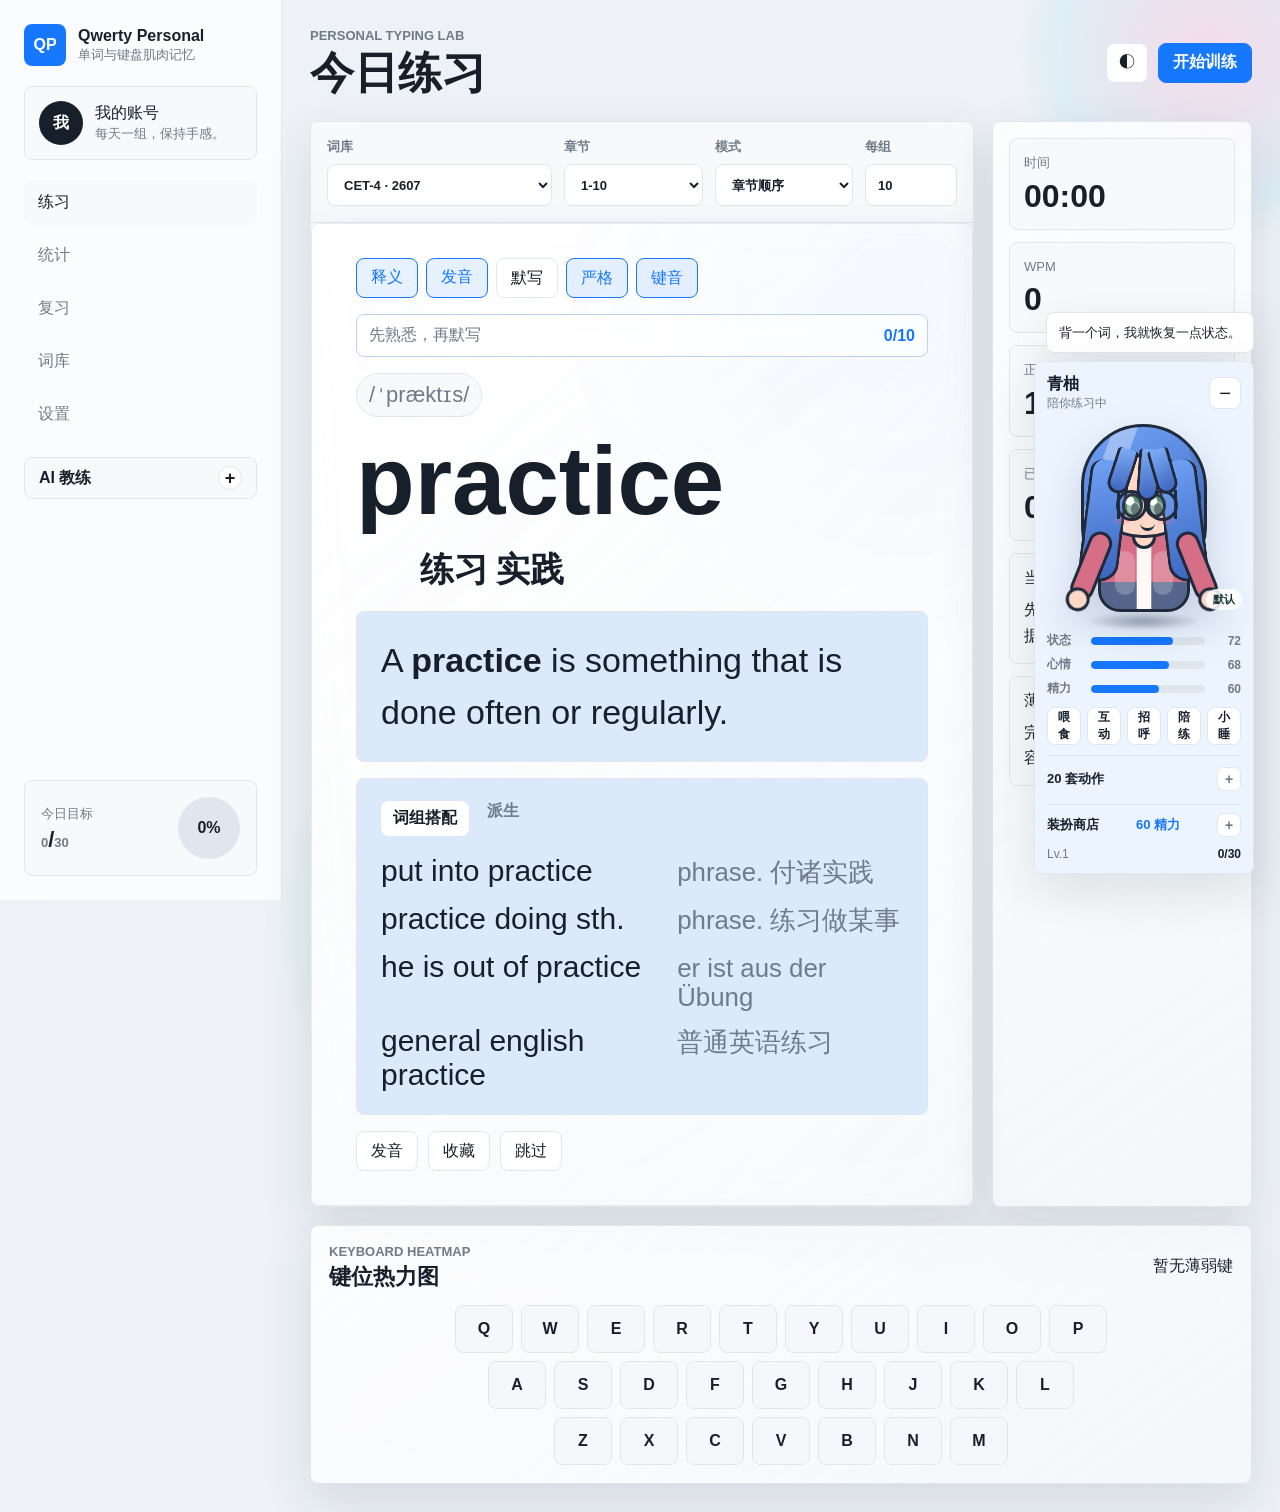
==== commit bdf18371: "1" ====
--- a/index.html
+++ b/index.html
@@ -459,6 +459,37 @@
           <button class="icon-button pet-minimize" id="petMinimizeButton" type="button" title="收起桌宠">−</button>
         </div>
         <button class="pet-avatar" id="petAvatar" type="button" title="摸摸它">
+          <span class="pet-live2d" id="petLive2d" aria-hidden="true">
+            <span class="pet-part pet-shadow-live"></span>
+            <span class="pet-part pet-hair-back-live"></span>
+            <span class="pet-part pet-body-live"></span>
+            <span class="pet-part pet-neck-live"></span>
+            <span class="pet-part pet-head-live">
+              <span class="pet-part pet-ear-live left"></span>
+              <span class="pet-part pet-ear-live right"></span>
+              <span class="pet-part pet-face-live">
+                <span class="pet-part pet-eye-live left"></span>
+                <span class="pet-part pet-eye-live right"></span>
+                <span class="pet-part pet-glasses-live"></span>
+                <span class="pet-part pet-mouth-live"></span>
+                <span class="pet-part pet-blush-live left"></span>
+                <span class="pet-part pet-blush-live right"></span>
+              </span>
+              <span class="pet-part pet-bang-live bang-a"></span>
+              <span class="pet-part pet-bang-live bang-b"></span>
+              <span class="pet-part pet-bang-live bang-c"></span>
+              <span class="pet-part pet-hair-side-live left"></span>
+              <span class="pet-part pet-hair-side-live right"></span>
+            </span>
+            <span class="pet-part pet-arm-live left"><span></span></span>
+            <span class="pet-part pet-arm-live right"><span></span></span>
+            <span class="pet-part pet-prop-live book"></span>
+            <span class="pet-part pet-prop-live food"></span>
+            <span class="pet-part pet-prop-live cup"></span>
+            <span class="pet-part pet-prop-live note"></span>
+            <span class="pet-part pet-prop-live sparkle"></span>
+            <span class="pet-part pet-prop-live thought"></span>
+          </span>
           <img class="pet-character" id="petCharacter" src="assets/pets/aoi-study.webp" alt="" onerror="this.onerror=null;this.src='assets/pets/aoi-study-crop.png';" />
           <span class="pet-shadow"></span>
           <span class="pet-motion-layer" id="petMotionLayer" aria-hidden="true"></span>
--- a/styles.css
+++ b/styles.css
@@ -1259,6 +1259,10 @@
   border-radius: 8px;
   background: color-mix(in srgb, var(--panel) 92%, var(--accent) 8%);
   box-shadow: var(--shadow);
+  max-height: min(760px, calc(100vh - 76px));
+  overflow: auto;
+  overscroll-behavior: contain;
+  scrollbar-width: thin;
 }
 
 .pet-head,
@@ -1809,6 +1813,597 @@
   animation: petSleep 2.4s ease-in-out infinite;
 }
 
+.pet-live2d {
+  --pet-hair: #6fa2f5;
+  --pet-hair-deep: #3b64be;
+  --pet-eye: #4a8869;
+  --pet-skin: #ffd8c7;
+  --pet-line: #202a3d;
+  --pet-jacket: #d66f86;
+  --pet-shirt: #fff8f5;
+  --pet-skirt: #56658b;
+  position: absolute;
+  left: 50%;
+  bottom: -2px;
+  z-index: 5;
+  display: block;
+  width: 176px;
+  height: 214px;
+  transform: translateX(-50%);
+  pointer-events: none;
+  filter: drop-shadow(0 16px 20px rgba(24, 39, 69, 0.18));
+  animation: rigIdleBody 4s ease-in-out infinite;
+}
+
+.pet-character {
+  opacity: 0;
+  visibility: hidden;
+}
+
+.pet-avatar[data-suit="mint"] .pet-live2d {
+  --pet-jacket: #65d7bf;
+  --pet-shirt: #f3fffb;
+  --pet-skirt: #4e9d8d;
+}
+
+.pet-avatar[data-suit="school"] .pet-live2d {
+  --pet-jacket: #3c5f9d;
+  --pet-shirt: #fff7ed;
+  --pet-skirt: #293a62;
+}
+
+.pet-avatar[data-suit="tea"] .pet-live2d {
+  --pet-jacket: #c89c72;
+  --pet-shirt: #fff8ed;
+  --pet-skirt: #805c48;
+}
+
+.pet-avatar[data-suit="idol"] .pet-live2d {
+  --pet-jacket: #f06dcc;
+  --pet-shirt: #f7fbff;
+  --pet-skirt: #6141bd;
+}
+
+.pet-avatar.skin-rainbow .pet-live2d {
+  --pet-hair: #73d7ff;
+  --pet-hair-deep: #a56dff;
+  --pet-eye: #1fb980;
+  filter: drop-shadow(0 0 18px rgba(111, 155, 255, 0.32));
+}
+
+.pet-avatar.skin-neon .pet-live2d {
+  --pet-hair: #5eead4;
+  --pet-hair-deep: #2563eb;
+  --pet-eye: #00d5ff;
+  filter: drop-shadow(0 0 20px rgba(34, 211, 238, 0.45));
+}
+
+.pet-avatar.skin-cat-moe .pet-live2d,
+.pet-avatar.skin-cat-grace .pet-live2d,
+.pet-avatar.skin-cat-queen .pet-live2d {
+  --pet-hair: #80a9ff;
+  --pet-hair-deep: #5f64c7;
+}
+
+.pet-avatar.skin-sunny-boy .pet-live2d {
+  --pet-hair: #8fc7ff;
+  --pet-hair-deep: #4f83c7;
+  --pet-eye: #f59e0b;
+}
+
+.pet-avatar.skin-cool-prince .pet-live2d {
+  --pet-hair: #9bd8ff;
+  --pet-hair-deep: #4169a8;
+  --pet-eye: #2d88c8;
+}
+
+.pet-avatar.skin-star-idol .pet-live2d {
+  --pet-hair: #8cd7ff;
+  --pet-hair-deep: #7a5cff;
+  --pet-eye: #ff72ce;
+  filter: drop-shadow(0 0 22px rgba(255, 78, 205, 0.36));
+}
+
+.pet-part {
+  position: absolute;
+  display: block;
+  box-sizing: border-box;
+  transform-style: preserve-3d;
+}
+
+.pet-shadow-live {
+  left: 28px;
+  bottom: 1px;
+  z-index: 0;
+  width: 118px;
+  height: 18px;
+  border-radius: 50%;
+  background: radial-gradient(ellipse, rgba(24, 39, 69, 0.2), transparent 70%);
+  animation: rigShadow 4s ease-in-out infinite;
+}
+
+.pet-hair-back-live {
+  left: 25px;
+  top: 8px;
+  z-index: 1;
+  width: 126px;
+  height: 148px;
+  border: 3px solid var(--pet-line);
+  border-radius: 62px 64px 44px 44px;
+  background:
+    linear-gradient(110deg, transparent 0 17%, rgba(255, 255, 255, 0.36) 18% 31%, transparent 32% 100%),
+    linear-gradient(155deg, var(--pet-hair), var(--pet-hair-deep));
+  box-shadow: inset -12px -18px 0 rgba(0, 0, 0, 0.08);
+  animation: rigHairBack 3.2s ease-in-out infinite;
+}
+
+.pet-body-live {
+  left: 42px;
+  bottom: 18px;
+  z-index: 4;
+  width: 92px;
+  height: 82px;
+  border: 3px solid var(--pet-line);
+  border-radius: 34px 34px 22px 22px;
+  background:
+    linear-gradient(90deg, transparent 0 41%, color-mix(in srgb, var(--pet-shirt) 90%, white) 42% 58%, transparent 59%),
+    linear-gradient(180deg, var(--pet-jacket) 0 64%, var(--pet-skirt) 65% 100%);
+  transform-origin: 50% 100%;
+  animation: rigTorsoIdle 4s ease-in-out infinite;
+}
+
+.pet-body-live::before,
+.pet-body-live::after {
+  content: "";
+  position: absolute;
+  top: 18px;
+  width: 20px;
+  height: 44px;
+  border-radius: 16px;
+  background: rgba(255, 255, 255, 0.22);
+}
+
+.pet-body-live::before {
+  left: 14px;
+}
+
+.pet-body-live::after {
+  right: 14px;
+}
+
+.pet-neck-live {
+  left: 76px;
+  top: 105px;
+  z-index: 4;
+  width: 24px;
+  height: 28px;
+  border: 3px solid var(--pet-line);
+  border-radius: 0 0 12px 12px;
+  background: var(--pet-skin);
+}
+
+.pet-head-live {
+  left: 38px;
+  top: 38px;
+  z-index: 7;
+  width: 100px;
+  height: 84px;
+  border: 3px solid var(--pet-line);
+  border-radius: 46% 46% 48% 48%;
+  background:
+    radial-gradient(circle at 25% 74%, rgba(255, 132, 154, 0.22) 0 8px, transparent 9px),
+    radial-gradient(circle at 75% 74%, rgba(255, 132, 154, 0.18) 0 7px, transparent 8px),
+    var(--pet-skin);
+  transform-origin: 50% 86%;
+  animation: rigHeadIdle 4s ease-in-out infinite;
+}
+
+.pet-ear-live {
+  top: 28px;
+  z-index: -1;
+  width: 16px;
+  height: 24px;
+  border: 3px solid var(--pet-line);
+  border-radius: 50%;
+  background: var(--pet-skin);
+}
+
+.pet-ear-live.left {
+  left: -10px;
+}
+
+.pet-ear-live.right {
+  right: -10px;
+}
+
+.pet-face-live {
+  inset: 0;
+  z-index: 5;
+}
+
+.pet-eye-live {
+  top: 36px;
+  width: 21px;
+  height: 25px;
+  border: 3px solid var(--pet-line);
+  border-radius: 50%;
+  background:
+    radial-gradient(circle at 32% 26%, #fff 0 4px, transparent 5px),
+    radial-gradient(circle at 56% 62%, color-mix(in srgb, var(--pet-eye) 55%, white) 0 6px, transparent 7px),
+    var(--pet-eye);
+  animation: rigBlink 5.6s infinite;
+}
+
+.pet-eye-live::after {
+  content: "";
+  position: absolute;
+  left: 6px;
+  top: 7px;
+  width: 8px;
+  height: 12px;
+  border-radius: 50%;
+  background: rgba(20, 28, 42, 0.48);
+}
+
+.pet-eye-live.left {
+  left: 25px;
+}
+
+.pet-eye-live.right {
+  right: 25px;
+}
+
+.pet-glasses-live {
+  left: 20px;
+  top: 33px;
+  z-index: 8;
+  width: 60px;
+  height: 29px;
+  border-left: 3px solid var(--pet-line);
+  border-right: 3px solid var(--pet-line);
+}
+
+.pet-glasses-live::before,
+.pet-glasses-live::after {
+  content: "";
+  position: absolute;
+  top: 0;
+  width: 25px;
+  height: 25px;
+  border: 3px solid var(--pet-line);
+  border-radius: 50%;
+  background: rgba(255, 255, 255, 0.06);
+}
+
+.pet-glasses-live::before {
+  left: -4px;
+}
+
+.pet-glasses-live::after {
+  right: -4px;
+}
+
+.pet-mouth-live {
+  left: 43px;
+  top: 66px;
+  width: 15px;
+  height: 8px;
+  border-bottom: 3px solid var(--pet-line);
+  border-radius: 0 0 18px 18px;
+  transform-origin: 50% 0;
+}
+
+.pet-blush-live {
+  top: 60px;
+  width: 16px;
+  height: 7px;
+  border-radius: 999px;
+  background: rgba(255, 116, 146, 0.28);
+  opacity: 0.62;
+}
+
+.pet-blush-live.left {
+  left: 17px;
+}
+
+.pet-blush-live.right {
+  right: 17px;
+}
+
+.pet-bang-live {
+  top: -8px;
+  z-index: 9;
+  width: 22px;
+  height: 46px;
+  border: 3px solid var(--pet-line);
+  border-top: 0;
+  border-radius: 8px 8px 20px 20px;
+  background: linear-gradient(160deg, color-mix(in srgb, var(--pet-hair) 88%, white), var(--pet-hair-deep));
+  transform-origin: 50% 4px;
+  animation: rigBang 3.4s ease-in-out infinite;
+}
+
+.pet-bang-live.bang-a {
+  left: 20px;
+  transform: rotate(18deg);
+}
+
+.pet-bang-live.bang-b {
+  left: 42px;
+  height: 52px;
+  transform: rotate(4deg);
+}
+
+.pet-bang-live.bang-c {
+  right: 22px;
+  transform: rotate(-16deg);
+}
+
+.pet-hair-side-live {
+  top: 3px;
+  z-index: 4;
+  width: 40px;
+  height: 122px;
+  border: 3px solid var(--pet-line);
+  border-top: 0;
+  background: linear-gradient(160deg, var(--pet-hair), var(--pet-hair-deep));
+  transform-origin: 50% 10%;
+  animation: rigSideHair 3.8s ease-in-out infinite;
+}
+
+.pet-hair-side-live.left {
+  left: -7px;
+  border-radius: 18px 8px 26px 28px;
+  transform: rotate(7deg);
+}
+
+.pet-hair-side-live.right {
+  right: -6px;
+  border-radius: 8px 18px 28px 26px;
+  transform: rotate(-7deg);
+}
+
+.pet-arm-live {
+  top: 116px;
+  z-index: 8;
+  width: 24px;
+  height: 72px;
+  border: 3px solid var(--pet-line);
+  border-radius: 16px;
+  background: var(--pet-jacket);
+  transform-origin: 50% 10%;
+}
+
+.pet-arm-live span {
+  position: absolute;
+  left: 50%;
+  bottom: -15px;
+  width: 24px;
+  height: 24px;
+  border: 3px solid var(--pet-line);
+  border-radius: 50%;
+  background: var(--pet-skin);
+  transform: translateX(-50%);
+}
+
+.pet-arm-live.left {
+  left: 34px;
+  transform: rotate(22deg);
+}
+
+.pet-arm-live.right {
+  right: 34px;
+  transform: rotate(-22deg);
+}
+
+.pet-prop-live {
+  z-index: 10;
+  opacity: 0;
+  transform-origin: 50% 80%;
+}
+
+.pet-prop-live.book {
+  left: 55px;
+  top: 133px;
+  width: 66px;
+  height: 48px;
+  border: 3px solid var(--pet-line);
+  border-radius: 8px;
+  background:
+    linear-gradient(90deg, rgba(255,255,255,0.7) 0 48%, transparent 49% 51%, rgba(255,255,255,0.7) 52%),
+    linear-gradient(145deg, #9fd6ff, #fff);
+}
+
+.pet-prop-live.food {
+  right: 22px;
+  top: 126px;
+  width: 32px;
+  height: 32px;
+  border: 3px solid var(--pet-line);
+  border-radius: 50% 50% 45% 45%;
+  background:
+    radial-gradient(circle at 50% 35%, #fff 0 8px, transparent 9px),
+    #f7b267;
+}
+
+.pet-prop-live.cup {
+  right: 22px;
+  top: 128px;
+  width: 30px;
+  height: 34px;
+  border: 3px solid var(--pet-line);
+  border-radius: 8px 8px 12px 12px;
+  background: linear-gradient(180deg, #f9fbff, #9bd8ff);
+}
+
+.pet-prop-live.note {
+  right: 18px;
+  top: 40px;
+  width: 26px;
+  height: 38px;
+  color: var(--pet-eye);
+}
+
+.pet-prop-live.note::before,
+.pet-prop-live.note::after {
+  content: "";
+  position: absolute;
+  border-radius: 50%;
+  background: currentColor;
+}
+
+.pet-prop-live.note::before {
+  left: 0;
+  bottom: 0;
+  width: 14px;
+  height: 11px;
+}
+
+.pet-prop-live.note::after {
+  left: 11px;
+  top: 0;
+  width: 5px;
+  height: 30px;
+  border-radius: 4px;
+}
+
+.pet-prop-live.sparkle {
+  left: 16px;
+  top: 34px;
+  width: 144px;
+  height: 134px;
+}
+
+.pet-prop-live.sparkle::before,
+.pet-prop-live.sparkle::after {
+  content: "";
+  position: absolute;
+  width: 18px;
+  height: 18px;
+  background: #ffd166;
+  clip-path: polygon(50% 0, 62% 38%, 100% 50%, 62% 62%, 50% 100%, 38% 62%, 0 50%, 38% 38%);
+}
+
+.pet-prop-live.sparkle::before {
+  left: 6px;
+  top: 20px;
+}
+
+.pet-prop-live.sparkle::after {
+  right: 4px;
+  bottom: 10px;
+}
+
+.pet-prop-live.thought {
+  right: 4px;
+  top: 22px;
+  width: 50px;
+  height: 31px;
+  border: 3px solid var(--pet-line);
+  border-radius: 999px;
+  background: rgba(255,255,255,0.94);
+}
+
+.pet-prop-live.thought::after {
+  content: "?";
+  position: absolute;
+  inset: 0;
+  display: grid;
+  place-items: center;
+  color: var(--pet-line);
+  font-size: 17px;
+  font-weight: 900;
+}
+
+.pet-avatar.actioning .pet-live2d {
+  animation: rigActionBase 0.5s ease both;
+}
+
+.pet-avatar.action-wave .pet-arm-live.right { animation: rigWaveArm 1.5s ease-in-out both; }
+.pet-avatar.action-wave .pet-head-live { animation: rigWaveHead 1.5s ease both; }
+.pet-avatar.action-wave .pet-mouth-live { animation: rigSmile 1.5s ease both; }
+
+.pet-avatar.action-hungry .pet-arm-live.left { animation: rigBellyHand 1.7s ease both; }
+.pet-avatar.action-hungry .pet-arm-live.right { animation: rigBellyHandRight 1.7s ease both; }
+.pet-avatar.action-hungry .pet-head-live { animation: rigHungryHead 1.7s ease both; }
+.pet-avatar.action-hungry .pet-mouth-live { animation: rigTinyMouth 1.7s ease both; }
+.pet-avatar.action-hungry .pet-prop-live.thought { opacity: 1; animation: rigFloatProp 1.7s ease both; }
+
+.pet-avatar.action-eat .pet-prop-live.food { opacity: 1; animation: rigFoodBite 1.5s ease both; }
+.pet-avatar.action-eat .pet-arm-live.right { animation: rigEatArm 1.5s ease both; }
+.pet-avatar.action-eat .pet-mouth-live { animation: rigChew 1.5s steps(4) both; }
+
+.pet-avatar.action-drink .pet-prop-live.cup { opacity: 1; animation: rigCupDrink 1.5s ease both; }
+.pet-avatar.action-drink .pet-arm-live.right { animation: rigDrinkArm 1.5s ease both; }
+.pet-avatar.action-drink .pet-head-live { animation: rigDrinkHead 1.5s ease both; }
+
+.pet-avatar.action-sleepy .pet-eye-live { animation: rigSleepEyes 1.8s ease both; }
+.pet-avatar.action-sleepy .pet-head-live { animation: rigSleepHead 1.8s ease both; }
+.pet-avatar.action-sleepy .pet-mouth-live { animation: rigYawn 1.8s ease both; }
+
+.pet-avatar.action-stretch .pet-arm-live.left { animation: rigStretchLeft 1.6s ease both; }
+.pet-avatar.action-stretch .pet-arm-live.right,
+.pet-avatar.action-exercise .pet-arm-live.right { animation: rigStretchRight 1.6s ease both; }
+.pet-avatar.action-stretch .pet-body-live { animation: rigStretchBody 1.6s ease both; }
+
+.pet-avatar.action-focus .pet-prop-live.book,
+.pet-avatar.action-review .pet-prop-live.book { opacity: 1; animation: rigBookOpen 1.7s ease both; }
+.pet-avatar.action-focus .pet-head-live,
+.pet-avatar.action-review .pet-head-live { animation: rigReadHead 1.7s ease both; }
+.pet-avatar.action-focus .pet-arm-live.left,
+.pet-avatar.action-review .pet-arm-live.left { animation: rigHoldBookLeft 1.7s ease both; }
+.pet-avatar.action-focus .pet-arm-live.right,
+.pet-avatar.action-review .pet-arm-live.right { animation: rigHoldBookRight 1.7s ease both; }
+
+.pet-avatar.action-think .pet-head-live { animation: rigThinkHead 1.8s ease both; }
+.pet-avatar.action-think .pet-arm-live.right { animation: rigThinkHand 1.8s ease both; }
+.pet-avatar.action-think .pet-prop-live.thought { opacity: 1; animation: rigThinkBubble 1.8s ease both; }
+
+.pet-avatar.action-confused .pet-head-live { animation: rigConfusedHead 1.5s ease both; }
+.pet-avatar.action-confused .pet-eye-live { animation: rigConfusedEyes 1.5s ease both; }
+.pet-avatar.action-confused .pet-prop-live.thought { opacity: 1; animation: rigQuestionShake 1.5s ease both; }
+
+.pet-avatar.action-cheer .pet-arm-live.left,
+.pet-avatar.action-celebrate .pet-arm-live.left,
+.pet-avatar.action-happy .pet-arm-live.left { animation: rigCheerLeft 1.5s ease both; }
+.pet-avatar.action-cheer .pet-arm-live.right,
+.pet-avatar.action-celebrate .pet-arm-live.right,
+.pet-avatar.action-happy .pet-arm-live.right { animation: rigCheerRight 1.5s ease both; }
+.pet-avatar.action-cheer .pet-live2d,
+.pet-avatar.action-happy .pet-live2d { animation: rigHappyJump 1.5s ease both; }
+.pet-avatar.action-celebrate .pet-live2d { animation: rigCelebrateJump 1.7s ease both; }
+.pet-avatar.action-celebrate .pet-prop-live.sparkle,
+.pet-avatar.action-sparkle .pet-prop-live.sparkle,
+.pet-avatar.action-surprise .pet-prop-live.sparkle { opacity: 1; animation: rigSparkleBurst 1.7s ease both; }
+
+.pet-avatar.action-shy .pet-arm-live.left { animation: rigShyLeft 1.5s ease both; }
+.pet-avatar.action-shy .pet-arm-live.right { animation: rigShyRight 1.5s ease both; }
+.pet-avatar.action-shy .pet-blush-live { opacity: 1; animation: rigBlush 1.5s ease both; }
+.pet-avatar.action-shy .pet-head-live { animation: rigShyHead 1.5s ease both; }
+
+.pet-avatar.action-angry .pet-eye-live { animation: rigAngryEyes 1.3s ease both; }
+.pet-avatar.action-angry .pet-head-live { animation: rigAngryHead 1.3s ease both; }
+.pet-avatar.action-angry .pet-body-live { animation: rigStomp 1.3s ease both; }
+
+.pet-avatar.action-music .pet-live2d { animation: rigMusicGroove 1.7s ease both; }
+.pet-avatar.action-music .pet-prop-live.note { opacity: 1; animation: rigMusicNote 1.7s ease both; }
+.pet-avatar.action-music .pet-arm-live.left { animation: rigMusicLeft 1.7s ease both; }
+.pet-avatar.action-music .pet-arm-live.right { animation: rigMusicRight 1.7s ease both; }
+
+.pet-avatar.action-sparkle .pet-live2d { animation: rigSparklePose 1.7s ease both; }
+
+.pet-avatar.action-exercise .pet-arm-live.left { animation: rigExerciseLeft 1.7s ease both; }
+.pet-avatar.action-exercise .pet-live2d { animation: rigExerciseBody 1.7s ease both; }
+
+.pet-avatar.action-relax .pet-prop-live.cup { opacity: 1; animation: rigTeaRelax 1.8s ease both; }
+.pet-avatar.action-relax .pet-arm-live.right { animation: rigRelaxArm 1.8s ease both; }
+.pet-avatar.action-relax .pet-head-live { animation: rigRelaxHead 1.8s ease both; }
+
+.pet-avatar.action-surprise .pet-arm-live.left { animation: rigSurpriseLeft 1.5s ease both; }
+.pet-avatar.action-surprise .pet-arm-live.right { animation: rigSurpriseRight 1.5s ease both; }
+.pet-avatar.action-surprise .pet-mouth-live { animation: rigSurpriseMouth 1.5s ease both; }
+.pet-avatar.action-surprise .pet-head-live { animation: rigSurpriseHead 1.5s ease both; }
+
 .pet-avatar .pet-character + .pet-hair-back ~ .pet-face {
   display: none;
 }
@@ -2251,6 +2846,10 @@
 }
 
 .pet-action-panel summary {
+  display: flex;
+  align-items: center;
+  justify-content: space-between;
+  min-height: 30px;
   cursor: pointer;
   color: var(--text);
   font-size: 13px;
@@ -2258,15 +2857,34 @@
   list-style: none;
 }
 
+.pet-action-panel summary::after,
+.pet-shop summary::after {
+  content: "+";
+  width: 22px;
+  height: 22px;
+  display: grid;
+  place-items: center;
+  border: 1px solid var(--line);
+  border-radius: 7px;
+  background: var(--panel);
+  color: var(--muted);
+  font-size: 14px;
+}
+
+.pet-action-panel[open] summary::after,
+.pet-shop[open] summary::after {
+  content: "-";
+}
+
 .pet-action-panel summary::-webkit-details-marker {
   display: none;
 }
 
 .pet-action-grid {
   display: grid;
-  grid-template-columns: repeat(4, minmax(0, 1fr));
+  grid-template-columns: repeat(2, minmax(0, 1fr));
   gap: 6px;
-  max-height: 172px;
+  max-height: 244px;
   margin-top: 8px;
   overflow: auto;
 }
@@ -2274,30 +2892,135 @@
 .pet-action-grid button {
   display: grid;
   justify-items: center;
-  gap: 3px;
-  min-height: 52px;
-  padding: 6px 4px;
+  gap: 4px;
+  min-height: 92px;
+  padding: 7px 5px;
   border: 1px solid var(--line);
   border-radius: 8px;
   background: var(--panel);
   color: var(--text);
 }
 
-.pet-action-grid button span {
-  display: grid;
-  place-items: center;
-  min-width: 26px;
-  height: 22px;
-  padding: 0 5px;
+.pet-action-grid button:hover {
+  border-color: var(--accent);
+  transform: translateY(-1px);
+}
+
+.action-preview {
+  position: relative;
+  width: 54px;
+  height: 40px;
+  border-radius: 10px;
+  background: linear-gradient(180deg, color-mix(in srgb, var(--accent) 10%, var(--panel)), var(--panel));
+  overflow: hidden;
+}
+
+.action-preview i {
+  position: absolute;
+  display: block;
+  box-sizing: border-box;
+}
+
+.action-preview .mini-head {
+  left: 18px;
+  top: 5px;
+  width: 18px;
+  height: 17px;
+  border: 2px solid #263249;
+  border-radius: 50%;
+  background: #ffd8c7;
+}
+
+.action-preview .mini-body {
+  left: 16px;
+  top: 22px;
+  width: 22px;
+  height: 16px;
+  border: 2px solid #263249;
+  border-radius: 8px 8px 4px 4px;
+  background: #d66f86;
+}
+
+.action-preview .mini-arm {
+  top: 23px;
+  width: 8px;
+  height: 18px;
+  border: 2px solid #263249;
   border-radius: 999px;
-  background: color-mix(in srgb, var(--accent) 12%, var(--panel));
+  background: #d66f86;
+  transform-origin: 50% 0;
+}
+
+.action-preview .mini-arm.left {
+  left: 10px;
+  transform: rotate(24deg);
+}
+
+.action-preview .mini-arm.right {
+  right: 10px;
+  transform: rotate(-24deg);
+}
+
+.action-preview[data-motion="wave"] .mini-arm.right,
+.action-preview[data-motion="cheer"] .mini-arm.right,
+.action-preview[data-motion="celebrate"] .mini-arm.right {
+  transform: translateY(-11px) rotate(-135deg);
+}
+
+.action-preview[data-motion="cheer"] .mini-arm.left,
+.action-preview[data-motion="celebrate"] .mini-arm.left,
+.action-preview[data-motion="stretch"] .mini-arm.left {
+  transform: translateY(-11px) rotate(135deg);
+}
+
+.action-preview[data-motion="focus"]::after,
+.action-preview[data-motion="review"]::after {
+  content: "";
+  position: absolute;
+  left: 15px;
+  bottom: 3px;
+  width: 24px;
+  height: 13px;
+  border: 2px solid #263249;
+  border-radius: 4px;
+  background: #e9f6ff;
+}
+
+.action-preview[data-motion="eat"]::after,
+.action-preview[data-motion="drink"]::after,
+.action-preview[data-motion="relax"]::after {
+  content: "";
+  position: absolute;
+  right: 7px;
+  top: 13px;
+  width: 12px;
+  height: 12px;
+  border: 2px solid #263249;
+  border-radius: 50%;
+  background: #f7b267;
+}
+
+.action-preview[data-motion="music"]::after,
+.action-preview[data-motion="sparkle"]::after,
+.action-preview[data-motion="surprise"]::after {
+  content: "♪";
+  position: absolute;
+  right: 8px;
+  top: 2px;
   color: var(--accent);
-  font-size: 11px;
+  font-size: 16px;
   font-weight: 900;
 }
 
 .pet-action-grid button strong {
   font-size: 11px;
+  line-height: 1.1;
+}
+
+.pet-action-grid button em {
+  color: var(--muted);
+  font-size: 10px;
+  font-style: normal;
   line-height: 1.1;
 }
 
@@ -2662,6 +3385,362 @@
   75% { transform: translateX(-50%) rotate(-3deg) translateY(-3px); }
 }
 
+@keyframes rigIdleBody {
+  0%, 100% { transform: translateX(-50%) translateY(0); }
+  50% { transform: translateX(-50%) translateY(-4px); }
+}
+
+@keyframes rigShadow {
+  0%, 100% { transform: scale(1); opacity: 0.72; }
+  50% { transform: scale(0.88); opacity: 0.42; }
+}
+
+@keyframes rigHairBack {
+  0%, 100% { transform: rotate(0); }
+  50% { transform: rotate(1.4deg); }
+}
+
+@keyframes rigTorsoIdle {
+  0%, 100% { transform: rotate(0); }
+  50% { transform: rotate(-0.9deg); }
+}
+
+@keyframes rigHeadIdle {
+  0%, 100% { transform: rotate(0) translateY(0); }
+  50% { transform: rotate(1.2deg) translateY(-1px); }
+}
+
+@keyframes rigBlink {
+  0%, 92%, 100% { transform: scaleY(1); }
+  95% { transform: scaleY(0.08); }
+}
+
+@keyframes rigBang {
+  0%, 100% { translate: 0 0; }
+  50% { translate: 0 2px; }
+}
+
+@keyframes rigSideHair {
+  0%, 100% { translate: 0 0; }
+  50% { translate: 0 3px; }
+}
+
+@keyframes rigActionBase {
+  0%, 100% { transform: translateX(-50%) translateY(0); }
+  45% { transform: translateX(-50%) translateY(-4px); }
+}
+
+@keyframes rigWaveArm {
+  0%, 100% { transform: rotate(-22deg); }
+  18% { transform: translate(-10px, -24px) rotate(-112deg); }
+  38% { transform: translate(-12px, -28px) rotate(-72deg); }
+  58% { transform: translate(-10px, -24px) rotate(-118deg); }
+  78% { transform: translate(-12px, -28px) rotate(-72deg); }
+}
+
+@keyframes rigWaveHead {
+  0%, 100% { transform: rotate(0); }
+  50% { transform: rotate(-6deg) translateY(-2px); }
+}
+
+@keyframes rigSmile {
+  0%, 100% { transform: scale(1); border-bottom-width: 3px; }
+  50% { transform: scaleX(1.35) scaleY(1.25); border-bottom-width: 4px; }
+}
+
+@keyframes rigBellyHand {
+  0%, 100% { transform: rotate(22deg); }
+  45%, 70% { transform: translate(18px, 4px) rotate(78deg); }
+}
+
+@keyframes rigBellyHandRight {
+  0%, 100% { transform: rotate(-22deg); }
+  45%, 70% { transform: translate(-18px, 5px) rotate(-74deg); }
+}
+
+@keyframes rigHungryHead {
+  0%, 100% { transform: rotate(0); }
+  50% { transform: rotate(6deg) translateY(3px); }
+}
+
+@keyframes rigTinyMouth {
+  0%, 100% { transform: scaleX(0.7); }
+  50% { transform: scaleX(0.42) translateY(1px); }
+}
+
+@keyframes rigFloatProp {
+  0% { transform: translateY(10px) scale(0.6); opacity: 0; }
+  25%, 80% { opacity: 1; }
+  100% { transform: translateY(-14px) scale(1); opacity: 0; }
+}
+
+@keyframes rigFoodBite {
+  0% { transform: translate(0, 0) scale(0.72); opacity: 0; }
+  25%, 70% { opacity: 1; }
+  45% { transform: translate(-36px, -30px) scale(1); }
+  100% { transform: translate(-42px, -38px) scale(0.25); opacity: 0; }
+}
+
+@keyframes rigEatArm {
+  0%, 100% { transform: rotate(-22deg); }
+  35%, 65% { transform: translate(-18px, -20px) rotate(-82deg); }
+}
+
+@keyframes rigChew {
+  0%, 100% { transform: scaleY(0.7) scaleX(1); }
+  50% { transform: scaleY(1.7) scaleX(1.25); }
+}
+
+@keyframes rigCupDrink {
+  0% { transform: translate(0, 0) rotate(0); opacity: 0; }
+  25%, 80% { opacity: 1; }
+  50% { transform: translate(-35px, -32px) rotate(-18deg); }
+  100% { transform: translate(0, 0) rotate(0); opacity: 0; }
+}
+
+@keyframes rigDrinkArm {
+  0%, 100% { transform: rotate(-22deg); }
+  45%, 70% { transform: translate(-16px, -24px) rotate(-76deg); }
+}
+
+@keyframes rigDrinkHead {
+  0%, 100% { transform: rotate(0); }
+  52% { transform: rotate(-9deg) translateY(2px); }
+}
+
+@keyframes rigSleepEyes {
+  0%, 100% { transform: scaleY(1); }
+  35%, 75% { transform: scaleY(0.08); }
+}
+
+@keyframes rigSleepHead {
+  0%, 100% { transform: rotate(0) translateY(0); }
+  50% { transform: rotate(8deg) translateY(7px); }
+}
+
+@keyframes rigYawn {
+  0%, 100% { transform: scale(1); height: 8px; }
+  48%, 72% { transform: scale(1.5); height: 16px; border: 3px solid var(--pet-line); border-radius: 50%; }
+}
+
+@keyframes rigStretchLeft {
+  0%, 100% { transform: rotate(22deg); }
+  35%, 75% { transform: translate(4px, -48px) rotate(154deg); }
+}
+
+@keyframes rigStretchRight {
+  0%, 100% { transform: rotate(-22deg); }
+  35%, 75% { transform: translate(-4px, -48px) rotate(-154deg); }
+}
+
+@keyframes rigStretchBody {
+  0%, 100% { transform: rotate(0) scaleY(1); }
+  50% { transform: rotate(-2deg) scaleY(1.08); }
+}
+
+@keyframes rigBookOpen {
+  0% { transform: translateY(14px) rotate(-8deg) scale(0.72); opacity: 0; }
+  24%, 82% { opacity: 1; }
+  50% { transform: translateY(0) rotate(0) scale(1); }
+  100% { transform: translateY(10px) rotate(6deg) scale(0.82); opacity: 0; }
+}
+
+@keyframes rigReadHead {
+  0%, 100% { transform: rotate(0); }
+  45%, 75% { transform: rotate(3deg) translateY(7px); }
+}
+
+@keyframes rigHoldBookLeft {
+  0%, 100% { transform: rotate(22deg); }
+  35%, 80% { transform: translate(16px, 8px) rotate(78deg); }
+}
+
+@keyframes rigHoldBookRight {
+  0%, 100% { transform: rotate(-22deg); }
+  35%, 80% { transform: translate(-16px, 8px) rotate(-78deg); }
+}
+
+@keyframes rigThinkHead {
+  0%, 100% { transform: rotate(0); }
+  42%, 72% { transform: rotate(-8deg) translateY(2px); }
+}
+
+@keyframes rigThinkHand {
+  0%, 100% { transform: rotate(-22deg); }
+  42%, 72% { transform: translate(-14px, -30px) rotate(-98deg); }
+}
+
+@keyframes rigThinkBubble {
+  0% { transform: translateY(8px) scale(0.72); opacity: 0; }
+  25%, 80% { transform: translateY(0) scale(1); opacity: 1; }
+  100% { transform: translateY(-12px) scale(0.8); opacity: 0; }
+}
+
+@keyframes rigConfusedHead {
+  0%, 100% { transform: rotate(0); }
+  20% { transform: rotate(-12deg); }
+  42% { transform: rotate(10deg); }
+  64% { transform: rotate(-8deg); }
+}
+
+@keyframes rigConfusedEyes {
+  0%, 100% { transform: translateX(0); }
+  45% { transform: translateX(2px); }
+  70% { transform: translateX(-2px); }
+}
+
+@keyframes rigQuestionShake {
+  0% { transform: scale(0.65); opacity: 0; }
+  20%, 80% { opacity: 1; }
+  35% { transform: translateX(-5px) scale(1); }
+  55% { transform: translateX(5px) scale(1); }
+  100% { transform: translateY(-10px) scale(0.8); opacity: 0; }
+}
+
+@keyframes rigCheerLeft {
+  0%, 100% { transform: rotate(22deg); }
+  35%, 75% { transform: translate(10px, -42px) rotate(148deg); }
+}
+
+@keyframes rigCheerRight {
+  0%, 100% { transform: rotate(-22deg); }
+  35%, 75% { transform: translate(-10px, -42px) rotate(-148deg); }
+}
+
+@keyframes rigHappyJump {
+  0%, 100% { transform: translateX(-50%) translateY(0); }
+  32% { transform: translateX(-50%) translateY(-20px); }
+  62% { transform: translateX(-50%) translateY(-8px); }
+}
+
+@keyframes rigCelebrateJump {
+  0%, 100% { transform: translateX(-50%) translateY(0) rotate(0); }
+  25% { transform: translateX(-50%) translateY(-22px) rotate(-7deg); }
+  52% { transform: translateX(-50%) translateY(-8px) rotate(8deg); }
+  76% { transform: translateX(-50%) translateY(-18px) rotate(-4deg); }
+}
+
+@keyframes rigSparkleBurst {
+  0% { transform: scale(0.7); opacity: 0; }
+  20%, 78% { opacity: 1; }
+  50% { transform: scale(1.14) rotate(12deg); }
+  100% { transform: scale(1.32) rotate(-8deg); opacity: 0; }
+}
+
+@keyframes rigShyLeft {
+  0%, 100% { transform: rotate(22deg); }
+  40%, 78% { transform: translate(18px, -28px) rotate(94deg); }
+}
+
+@keyframes rigShyRight {
+  0%, 100% { transform: rotate(-22deg); }
+  40%, 78% { transform: translate(-18px, -28px) rotate(-94deg); }
+}
+
+@keyframes rigBlush {
+  0%, 100% { opacity: 0.45; transform: scaleX(1); }
+  45%, 80% { opacity: 1; transform: scaleX(1.35); }
+}
+
+@keyframes rigShyHead {
+  0%, 100% { transform: rotate(0); }
+  50% { transform: rotate(8deg) translateY(4px); }
+}
+
+@keyframes rigAngryEyes {
+  0%, 100% { transform: scaleY(1) skewX(0); }
+  45%, 78% { transform: scaleY(0.62) skewX(-10deg); }
+}
+
+@keyframes rigAngryHead {
+  0%, 100% { transform: translateY(0) rotate(0); }
+  30%, 70% { transform: translateY(3px) rotate(-3deg); }
+}
+
+@keyframes rigStomp {
+  0%, 100% { transform: translateY(0); }
+  18%, 52%, 82% { transform: translateY(4px); }
+  35%, 68% { transform: translateY(-3px); }
+}
+
+@keyframes rigMusicGroove {
+  0%, 100% { transform: translateX(-50%) translateY(0) rotate(0); }
+  25% { transform: translateX(calc(-50% - 5px)) translateY(-5px) rotate(-4deg); }
+  55% { transform: translateX(calc(-50% + 5px)) translateY(-6px) rotate(4deg); }
+  78% { transform: translateX(-50%) translateY(-2px) rotate(-2deg); }
+}
+
+@keyframes rigMusicNote {
+  0% { transform: translateY(14px) scale(0.6); opacity: 0; }
+  20%, 80% { opacity: 1; }
+  100% { transform: translateY(-20px) scale(1.08); opacity: 0; }
+}
+
+@keyframes rigMusicLeft {
+  0%, 100% { transform: rotate(22deg); }
+  50% { transform: translate(7px, -12px) rotate(52deg); }
+}
+
+@keyframes rigMusicRight {
+  0%, 100% { transform: rotate(-22deg); }
+  50% { transform: translate(-7px, -12px) rotate(-52deg); }
+}
+
+@keyframes rigSparklePose {
+  0%, 100% { transform: translateX(-50%) scale(1); }
+  50% { transform: translateX(-50%) translateY(-8px) scale(1.04); }
+}
+
+@keyframes rigExerciseLeft {
+  0%, 100% { transform: rotate(22deg); }
+  20% { transform: translate(8px, -24px) rotate(120deg); }
+  45% { transform: translate(2px, 5px) rotate(42deg); }
+  70% { transform: translate(10px, -26px) rotate(136deg); }
+}
+
+@keyframes rigExerciseBody {
+  0%, 100% { transform: translateX(-50%) rotate(0); }
+  25% { transform: translateX(calc(-50% - 3px)) rotate(-4deg); }
+  50% { transform: translateX(calc(-50% + 3px)) rotate(4deg); }
+  75% { transform: translateX(-50%) rotate(-2deg); }
+}
+
+@keyframes rigTeaRelax {
+  0% { transform: translateY(8px); opacity: 0; }
+  30%, 78% { transform: translateY(0); opacity: 1; }
+  100% { transform: translateY(10px); opacity: 0; }
+}
+
+@keyframes rigRelaxArm {
+  0%, 100% { transform: rotate(-22deg); }
+  42%, 78% { transform: translate(-12px, -8px) rotate(-48deg); }
+}
+
+@keyframes rigRelaxHead {
+  0%, 100% { transform: rotate(0); }
+  50% { transform: rotate(-5deg) translateY(2px); }
+}
+
+@keyframes rigSurpriseLeft {
+  0%, 100% { transform: rotate(22deg); }
+  35%, 76% { transform: translate(-13px, -24px) rotate(-40deg); }
+}
+
+@keyframes rigSurpriseRight {
+  0%, 100% { transform: rotate(-22deg); }
+  35%, 76% { transform: translate(13px, -24px) rotate(40deg); }
+}
+
+@keyframes rigSurpriseMouth {
+  0%, 100% { transform: scale(1); height: 8px; }
+  35%, 76% { transform: scale(1.45); width: 16px; height: 17px; border: 3px solid var(--pet-line); border-radius: 50%; }
+}
+
+@keyframes rigSurpriseHead {
+  0%, 100% { transform: translateY(0); }
+  40%, 75% { transform: translateY(-8px); }
+}
+
 @keyframes rainbowShift {
   0% { filter: hue-rotate(0deg); }
   100% { filter: hue-rotate(360deg); }
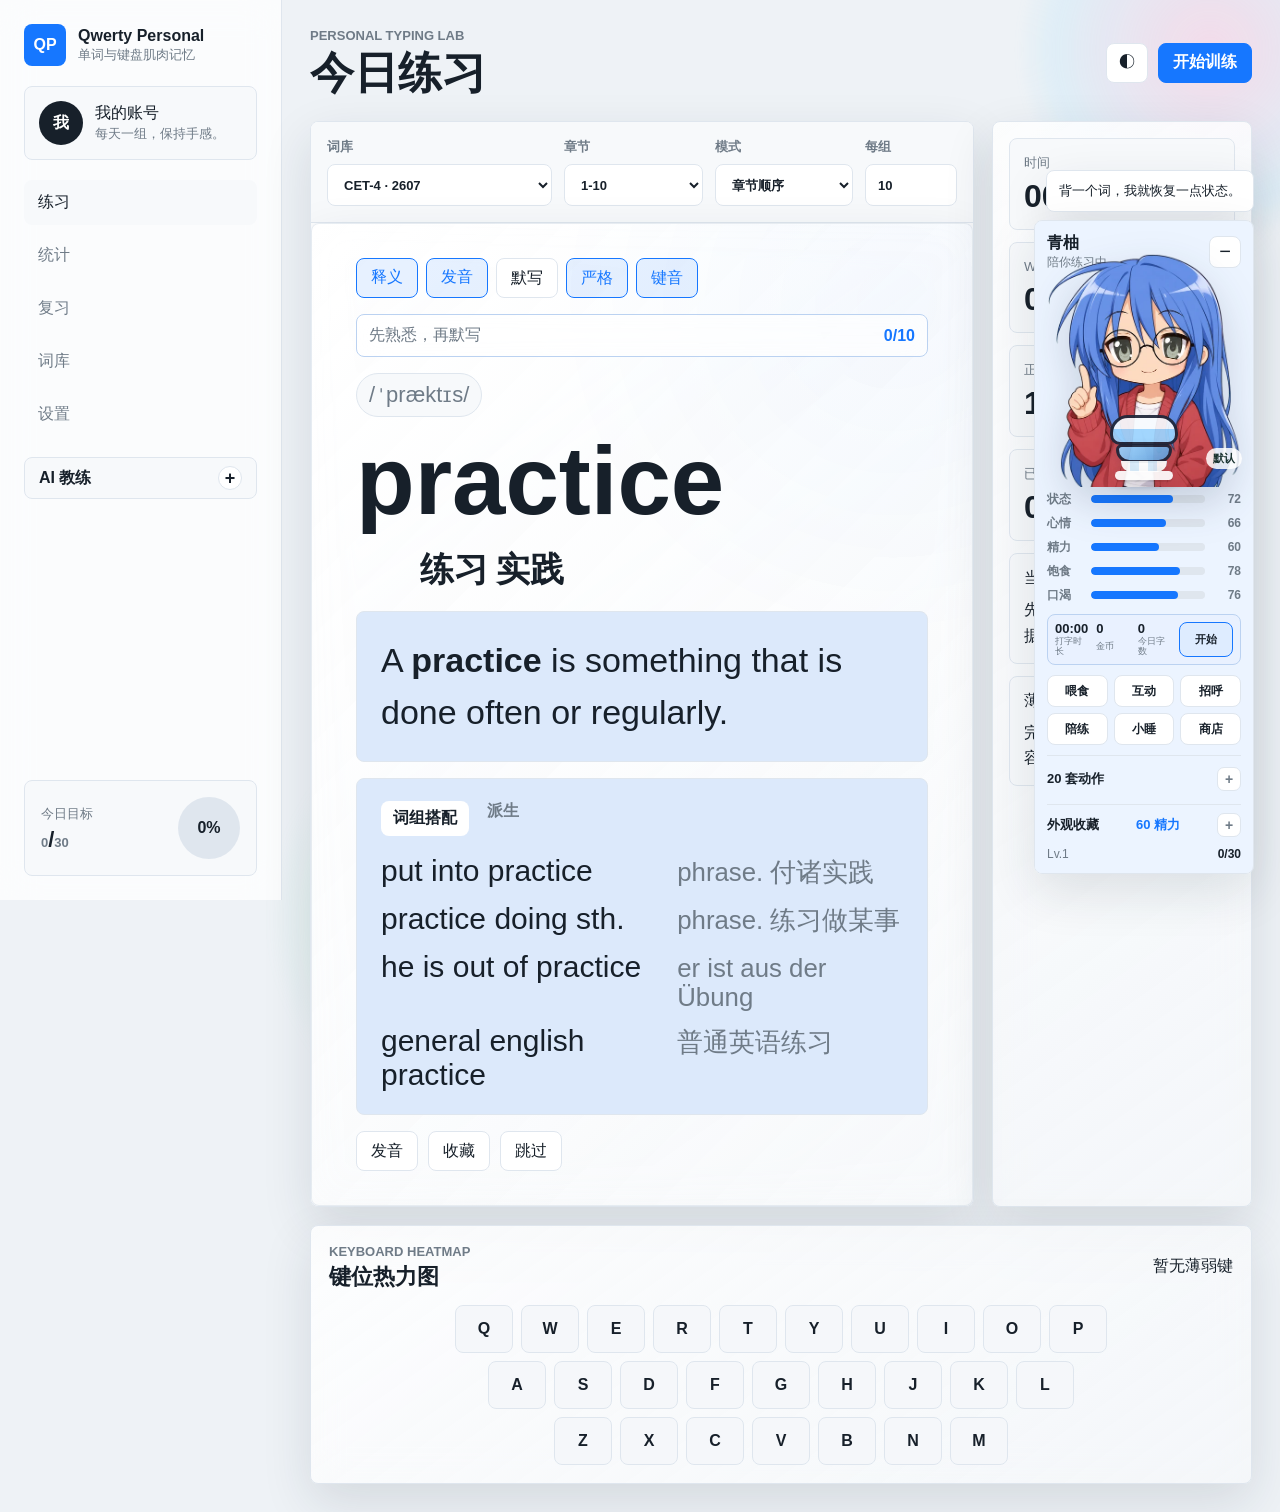
==== commit d4737935: "1.0.3" ====
--- a/index.html
+++ b/index.html
@@ -517,6 +517,14 @@
           <label><span>状态</span><i><b id="petHealthBar"></b></i><em id="petHealthText">100</em></label>
           <label><span>心情</span><i><b id="petMoodBar"></b></i><em id="petMoodText">100</em></label>
           <label><span>精力</span><i><b id="petEnergyBar"></b></i><em id="petEnergyText">100</em></label>
+          <label><span>饱食</span><i><b id="petHungerBar"></b></i><em id="petHungerText">100</em></label>
+          <label><span>口渴</span><i><b id="petThirstBar"></b></i><em id="petThirstText">100</em></label>
+        </div>
+        <div class="pet-economy-panel">
+          <span><b id="petTypingTimeText">00:00</b><small>打字时长</small></span>
+          <span><b id="petMoneyText">0</b><small>金币</small></span>
+          <span><b id="petTodayCharsText">0</b><small>今日字数</small></span>
+          <button type="button" id="petTimerButton">开始</button>
         </div>
         <div class="pet-actions">
           <button type="button" id="petFeedButton">喂食</button>
@@ -524,6 +532,7 @@
           <button type="button" id="petWaveButton">招呼</button>
           <button type="button" id="petFocusButton">陪练</button>
           <button type="button" id="petSleepButton">小睡</button>
+          <button type="button" id="petShopOpenButton">商店</button>
         </div>
         <details class="pet-action-panel">
           <summary>20 套动作</summary>
@@ -531,7 +540,7 @@
         </details>
         <details class="pet-shop" id="petShop">
           <summary>
-            <span>装扮商店</span>
+            <span>外观收藏</span>
             <strong id="petEnergyWallet">60 精力</strong>
           </summary>
           <div class="pet-shop-tabs" id="petShopTabs"></div>
@@ -546,6 +555,26 @@
       <button class="pet-dock" id="petDockButton" type="button">宠</button>
     </section>
 
+    <dialog id="petShopDialog">
+      <form method="dialog" class="pet-shop-modal">
+        <div class="section-head">
+          <div>
+            <p class="eyebrow">Pet Shop</p>
+            <h2>青柚补给站</h2>
+          </div>
+          <button class="ghost-button" value="cancel">关闭</button>
+        </div>
+        <div class="pet-shop-modal-balance">
+          <span>当前金币</span>
+          <strong id="petShopMoneyText">0</strong>
+        </div>
+        <div class="pet-shop-layout">
+          <div class="pet-care-categories" id="petCareCategoryList"></div>
+          <div class="pet-care-grid" id="petCareGrid"></div>
+        </div>
+      </form>
+    </dialog>
+
     <div class="toast" id="toast" role="status" aria-live="polite"></div>
     <script src="official-dicts.js"></script>
     <script src="examples-index.js"></script>
--- a/styles.css
+++ b/styles.css
@@ -1634,21 +1634,34 @@
   z-index: 7;
   pointer-events: none;
   overflow: visible;
+  --pet-effect-color: var(--accent);
+  --pet-effect-glow: color-mix(in srgb, var(--accent) 34%, transparent);
+}
+
+.pet-motion-layer::before {
+  content: "";
+  position: absolute;
+  inset: 22px 26px 18px;
+  border: 1px solid var(--pet-effect-color);
+  border-radius: 46% 54% 44% 56%;
+  opacity: 0;
+  transform: scale(0.82);
+  box-shadow: 0 0 24px var(--pet-effect-glow);
 }
 
 .pet-motion-layer i {
   position: absolute;
-  left: calc(14% + (var(--i) % 4) * 22%);
-  top: calc(8% + (var(--i) % 3) * 22%);
+  left: var(--x, 50%);
+  top: var(--y, 22%);
   min-width: 22px;
   min-height: 22px;
   display: grid;
   place-items: center;
   padding: 2px 5px;
   border-radius: 999px;
-  background: color-mix(in srgb, var(--panel) 80%, transparent);
-  border: 1px solid color-mix(in srgb, var(--accent) 34%, transparent);
-  color: var(--accent);
+  background: color-mix(in srgb, var(--pet-effect-color) 12%, var(--panel));
+  border: 1px solid color-mix(in srgb, var(--pet-effect-color) 46%, transparent);
+  color: var(--pet-effect-color);
   font-size: 12px;
   font-style: normal;
   font-weight: 900;
@@ -1661,6 +1674,10 @@
   animation-delay: calc(var(--i) * 0.075s);
 }
 
+.pet-avatar.actioning .pet-motion-layer::before {
+  animation: petLinkedAura var(--pet-action-duration, 1400ms) ease both;
+}
+
 .pet-avatar.actioning[data-motion="music"] .pet-motion-layer i,
 .pet-avatar.actioning[data-motion="sparkle"] .pet-motion-layer i,
 .pet-avatar.actioning[data-motion="celebrate"] .pet-motion-layer i {
@@ -1671,7 +1688,7 @@
 .pet-avatar.actioning[data-motion="hungry"] .pet-motion-layer i,
 .pet-avatar.actioning[data-motion="sleepy"] .pet-motion-layer i,
 .pet-avatar.actioning[data-motion="review"] .pet-motion-layer i {
-  left: calc(8% + (var(--i) % 4) * 24%);
+  margin-left: -8px;
 }
 
 .pet-avatar::before,
@@ -1689,6 +1706,102 @@
   display: none;
 }
 
+.pet-avatar.look-changing::before {
+  content: "";
+  position: absolute;
+  left: 50%;
+  bottom: 0;
+  z-index: 6;
+  display: block !important;
+  width: 194px;
+  height: 214px;
+  background-image: var(--pet-prev-image);
+  background-repeat: no-repeat;
+  background-position: center bottom;
+  background-size: contain;
+  pointer-events: none;
+  transform: translateX(-50%);
+  filter: inherit;
+  animation: petLookGhostFade 0.56s ease both;
+}
+
+.pet-avatar.skin-shift,
+.pet-avatar.outfit-shift {
+  animation: petSkinAura 0.56s ease both;
+}
+
+.pet-avatar.has-art .pet-outfit {
+  display: block;
+  z-index: 6;
+  opacity: 0.92;
+  pointer-events: none;
+  transform-origin: 50% 86%;
+  filter: drop-shadow(0 6px 8px rgba(24, 39, 69, 0.12));
+}
+
+.pet-avatar.has-art .pet-outfit.upper {
+  left: 50%;
+  top: auto;
+  bottom: 42px;
+  width: 68px;
+  height: 30px;
+  transform: translateX(-50%);
+}
+
+.pet-avatar.has-art .pet-outfit.lower {
+  left: 50%;
+  top: auto;
+  bottom: 24px;
+  width: 56px;
+  height: 19px;
+  transform: translateX(-50%);
+}
+
+.pet-avatar.has-art .pet-outfit.socks {
+  left: 50%;
+  top: auto;
+  bottom: 15px;
+  width: 46px;
+  height: 11px;
+  transform: translateX(-50%);
+}
+
+.pet-avatar.has-art .pet-outfit.shoes {
+  left: 50%;
+  top: auto;
+  bottom: 7px;
+  width: 58px;
+  height: 9px;
+  transform: translateX(-50%);
+}
+
+.pet-avatar.actioning .pet-outfit {
+  animation-duration: var(--pet-action-duration, 1400ms);
+  animation-timing-function: cubic-bezier(0.22, 0.84, 0.28, 1);
+  animation-fill-mode: both;
+}
+
+.pet-avatar.action-wave .pet-outfit { animation-name: petActWave; }
+.pet-avatar.action-hungry .pet-outfit { animation-name: petActHungry; }
+.pet-avatar.action-eat .pet-outfit { animation-name: petActEat; }
+.pet-avatar.action-drink .pet-outfit { animation-name: petActDrink; }
+.pet-avatar.action-sleepy .pet-outfit { animation-name: petActSleepy; }
+.pet-avatar.action-stretch .pet-outfit { animation-name: petActStretch; }
+.pet-avatar.action-focus .pet-outfit { animation-name: petActFocus; }
+.pet-avatar.action-think .pet-outfit { animation-name: petActThink; }
+.pet-avatar.action-confused .pet-outfit { animation-name: petActConfused; }
+.pet-avatar.action-cheer .pet-outfit { animation-name: petActCheer; }
+.pet-avatar.action-celebrate .pet-outfit { animation-name: petActCelebrate; }
+.pet-avatar.action-shy .pet-outfit { animation-name: petActShy; }
+.pet-avatar.action-happy .pet-outfit { animation-name: petActHappy; }
+.pet-avatar.action-angry .pet-outfit { animation-name: petActAngry; }
+.pet-avatar.action-music .pet-outfit { animation-name: petActMusic; }
+.pet-avatar.action-sparkle .pet-outfit { animation-name: petActSparkle; }
+.pet-avatar.action-exercise .pet-outfit { animation-name: petActExercise; }
+.pet-avatar.action-review .pet-outfit { animation-name: petActReview; }
+.pet-avatar.action-relax .pet-outfit { animation-name: petActRelax; }
+.pet-avatar.action-surprise .pet-outfit { animation-name: petActSurprise; }
+
 .pet-avatar.skin-rainbow .pet-character {
   filter: hue-rotate(24deg) saturate(1.12) drop-shadow(0 16px 20px rgba(83, 72, 172, 0.2));
 }
@@ -1804,8 +1917,64 @@
   animation: petMusic 1.7s ease both;
 }
 
+.pet-avatar.actioning .pet-character {
+  transform-origin: 50% 86%;
+  animation-duration: var(--pet-action-duration, 1400ms) !important;
+  animation-timing-function: cubic-bezier(0.22, 0.84, 0.28, 1) !important;
+  animation-fill-mode: both !important;
+}
+
+.pet-avatar.action-wave .pet-character { animation-name: petActWave !important; }
+.pet-avatar.action-hungry .pet-character { animation-name: petActHungry !important; }
+.pet-avatar.action-eat .pet-character { animation-name: petActEat !important; }
+.pet-avatar.action-drink .pet-character { animation-name: petActDrink !important; }
+.pet-avatar.action-sleepy .pet-character { animation-name: petActSleepy !important; }
+.pet-avatar.action-stretch .pet-character { animation-name: petActStretch !important; }
+.pet-avatar.action-focus .pet-character { animation-name: petActFocus !important; }
+.pet-avatar.action-think .pet-character { animation-name: petActThink !important; }
+.pet-avatar.action-confused .pet-character { animation-name: petActConfused !important; }
+.pet-avatar.action-cheer .pet-character { animation-name: petActCheer !important; }
+.pet-avatar.action-celebrate .pet-character { animation-name: petActCelebrate !important; }
+.pet-avatar.action-shy .pet-character { animation-name: petActShy !important; }
+.pet-avatar.action-happy .pet-character { animation-name: petActHappy !important; }
+.pet-avatar.action-angry .pet-character { animation-name: petActAngry !important; }
+.pet-avatar.action-music .pet-character { animation-name: petActMusic !important; }
+.pet-avatar.action-sparkle .pet-character { animation-name: petActSparkle !important; }
+.pet-avatar.action-exercise .pet-character { animation-name: petActExercise !important; }
+.pet-avatar.action-review .pet-character { animation-name: petActReview !important; }
+.pet-avatar.action-relax .pet-character { animation-name: petActRelax !important; }
+.pet-avatar.action-surprise .pet-character { animation-name: petActSurprise !important; }
+
+.pet-avatar.actioning .pet-motion-layer i {
+  animation-duration: var(--pet-action-duration, 1400ms);
+  animation-timing-function: cubic-bezier(0.2, 0.74, 0.22, 1);
+}
+
+.pet-avatar.actioning[data-motion="wave"] .pet-motion-layer i,
+.pet-avatar.actioning[data-motion="cheer"] .pet-motion-layer i,
+.pet-avatar.actioning[data-motion="celebrate"] .pet-motion-layer i {
+  animation-name: petActionArc;
+}
+
+.pet-avatar.actioning[data-motion="eat"] .pet-motion-layer i,
+.pet-avatar.actioning[data-motion="drink"] .pet-motion-layer i,
+.pet-avatar.actioning[data-motion="relax"] .pet-motion-layer i {
+  animation-name: petActionOrbit;
+}
+
+.pet-avatar.actioning[data-motion="music"] .pet-motion-layer i,
+.pet-avatar.actioning[data-motion="sparkle"] .pet-motion-layer i {
+  animation-name: petActionBeat;
+}
+
 .pet-avatar.frame-playing .pet-character {
   animation: none !important;
+}
+
+.pet-avatar.anime-sprite-action .pet-character {
+  animation: none !important;
+  opacity: 1;
+  visibility: visible;
 }
 
 .pet-avatar.sleeping .pet-character {
@@ -1826,7 +1995,7 @@
   left: 50%;
   bottom: -2px;
   z-index: 5;
-  display: block;
+  display: none;
   width: 176px;
   height: 214px;
   transform: translateX(-50%);
@@ -1836,8 +2005,10 @@
 }
 
 .pet-character {
-  opacity: 0;
-  visibility: hidden;
+  opacity: 1;
+  visibility: visible;
+  width: 194px;
+  animation: petFloat 3.8s ease-in-out infinite;
 }
 
 .pet-avatar[data-suit="mint"] .pet-live2d {
@@ -2809,9 +2980,64 @@
   text-align: right;
 }
 
+.pet-economy-panel {
+  display: grid;
+  grid-template-columns: repeat(3, 1fr) 54px;
+  gap: 6px;
+  padding: 7px;
+  border: 1px solid color-mix(in srgb, var(--accent) 18%, var(--line));
+  border-radius: 8px;
+  background: color-mix(in srgb, var(--panel) 78%, var(--accent) 8%);
+}
+
+.pet-economy-panel span {
+  display: grid;
+  gap: 1px;
+  min-width: 0;
+}
+
+.pet-economy-panel b {
+  color: var(--text);
+  font-size: 13px;
+  line-height: 1.1;
+}
+
+.pet-economy-panel small {
+  color: var(--muted);
+  font-size: 9px;
+  line-height: 1.1;
+}
+
+.pet-economy-panel button {
+  min-height: 32px;
+  padding: 0 6px;
+  border: 1px solid var(--accent);
+  border-radius: 8px;
+  background: color-mix(in srgb, var(--accent) 14%, var(--panel));
+  color: var(--text);
+  font-size: 11px;
+  font-weight: 900;
+}
+
+.pet-coin-float {
+  position: absolute;
+  right: 14px;
+  top: 260px;
+  z-index: 16;
+  padding: 4px 8px;
+  border-radius: 999px;
+  background: linear-gradient(135deg, #ffe681, #ffb74d);
+  color: #51360a;
+  font-size: 12px;
+  font-weight: 900;
+  box-shadow: 0 8px 16px rgba(122, 82, 14, 0.18);
+  pointer-events: none;
+  animation: petCoinFloat 0.9s ease both;
+}
+
 .pet-actions {
   display: grid;
-  grid-template-columns: repeat(5, 1fr);
+  grid-template-columns: repeat(3, 1fr);
   gap: 6px;
 }
 
@@ -2909,10 +3135,77 @@
 .action-preview {
   position: relative;
   width: 54px;
-  height: 40px;
+  height: 50px;
   border-radius: 10px;
   background: linear-gradient(180deg, color-mix(in srgb, var(--accent) 10%, var(--panel)), var(--panel));
   overflow: hidden;
+}
+
+.action-preview img {
+  position: absolute;
+  left: 50%;
+  bottom: -4px;
+  width: 54px;
+  height: 54px;
+  object-fit: contain;
+  transform: translateX(-50%);
+  transform-origin: 50% 86%;
+  animation-duration: 1.8s;
+  animation-timing-function: cubic-bezier(0.22, 0.84, 0.28, 1);
+  animation-iteration-count: infinite;
+}
+
+.action-preview[data-motion="wave"] img { animation-name: petActWave; }
+.action-preview[data-motion="hungry"] img { animation-name: petActHungry; }
+.action-preview[data-motion="eat"] img { animation-name: petActEat; }
+.action-preview[data-motion="drink"] img { animation-name: petActDrink; }
+.action-preview[data-motion="sleepy"] img { animation-name: petActSleepy; }
+.action-preview[data-motion="stretch"] img { animation-name: petActStretch; }
+.action-preview[data-motion="focus"] img { animation-name: petActFocus; }
+.action-preview[data-motion="think"] img { animation-name: petActThink; }
+.action-preview[data-motion="confused"] img { animation-name: petActConfused; }
+.action-preview[data-motion="cheer"] img { animation-name: petActCheer; }
+.action-preview[data-motion="celebrate"] img { animation-name: petActCelebrate; }
+.action-preview[data-motion="shy"] img { animation-name: petActShy; }
+.action-preview[data-motion="happy"] img { animation-name: petActHappy; }
+.action-preview[data-motion="angry"] img { animation-name: petActAngry; }
+.action-preview[data-motion="music"] img { animation-name: petActMusic; }
+.action-preview[data-motion="sparkle"] img { animation-name: petActSparkle; }
+.action-preview[data-motion="exercise"] img { animation-name: petActExercise; }
+.action-preview[data-motion="review"] img { animation-name: petActReview; }
+.action-preview[data-motion="relax"] img { animation-name: petActRelax; }
+.action-preview[data-motion="surprise"] img { animation-name: petActSurprise; }
+
+.action-preview[data-skin="rainbow"] img {
+  filter: hue-rotate(24deg) saturate(1.12);
+}
+
+.action-preview[data-skin="neon"] img {
+  filter: hue-rotate(62deg) saturate(1.22) contrast(1.05) drop-shadow(0 0 8px rgba(34, 211, 238, 0.34));
+}
+
+.action-preview[data-skin="cat_moe"] img {
+  filter: hue-rotate(128deg) saturate(1.08) brightness(1.04);
+}
+
+.action-preview[data-skin="cat_grace"] img {
+  filter: sepia(0.18) saturate(0.92) brightness(0.98);
+}
+
+.action-preview[data-skin="cat_queen"] img {
+  filter: hue-rotate(58deg) saturate(1.18) brightness(0.96) drop-shadow(0 0 8px rgba(180, 92, 255, 0.26));
+}
+
+.action-preview[data-skin="sunny_boy"] img {
+  filter: hue-rotate(186deg) saturate(1.06) brightness(1.04);
+}
+
+.action-preview[data-skin="cool_prince"] img {
+  filter: saturate(0.92) brightness(1.04);
+}
+
+.action-preview[data-skin="star_idol"] img {
+  filter: hue-rotate(44deg) saturate(1.28) contrast(1.05) drop-shadow(0 0 8px rgba(255, 78, 205, 0.28));
 }
 
 .action-preview i {
@@ -3099,6 +3392,115 @@
   box-shadow: 0 0 0 2px color-mix(in srgb, var(--accent) 20%, transparent);
 }
 
+.pet-shop-modal {
+  width: min(780px, 92vw);
+  max-height: min(720px, 88vh);
+  display: grid;
+  gap: 14px;
+  padding: 22px;
+  overflow: auto;
+  border-radius: 12px;
+  background:
+    radial-gradient(circle at 12% 0%, rgba(139, 210, 255, 0.18), transparent 34%),
+    radial-gradient(circle at 96% 20%, rgba(255, 166, 206, 0.18), transparent 30%),
+    var(--panel);
+}
+
+.pet-shop-modal-balance {
+  display: flex;
+  align-items: center;
+  justify-content: space-between;
+  padding: 10px 12px;
+  border: 1px solid var(--line);
+  border-radius: 10px;
+  background: color-mix(in srgb, var(--accent) 8%, var(--panel));
+}
+
+.pet-shop-modal-balance strong {
+  color: var(--accent);
+  font-size: 22px;
+}
+
+.pet-shop-layout {
+  display: grid;
+  grid-template-columns: 126px 1fr;
+  gap: 12px;
+}
+
+.pet-care-categories {
+  display: grid;
+  align-content: start;
+  gap: 8px;
+}
+
+.pet-care-categories button {
+  min-height: 42px;
+  border: 1px solid var(--line);
+  border-radius: 10px;
+  background: var(--panel);
+  color: var(--text);
+  font-weight: 900;
+}
+
+.pet-care-categories button.active {
+  border-color: var(--accent);
+  background: color-mix(in srgb, var(--accent) 14%, var(--panel));
+  color: var(--accent);
+}
+
+.pet-care-grid {
+  display: grid;
+  grid-template-columns: repeat(2, minmax(0, 1fr));
+  gap: 10px;
+}
+
+.pet-care-card {
+  display: grid;
+  gap: 8px;
+  padding: 12px;
+  border: 1px solid var(--line);
+  border-radius: 12px;
+  background: color-mix(in srgb, var(--panel) 92%, white 8%);
+}
+
+.pet-care-icon {
+  width: 54px;
+  height: 54px;
+  display: grid;
+  place-items: center;
+  border-radius: 14px;
+  background: linear-gradient(135deg, #eef8ff, #ffeef7);
+  font-size: 28px;
+}
+
+.pet-care-card strong {
+  color: var(--text);
+  font-size: 16px;
+}
+
+.pet-care-card p {
+  min-height: 36px;
+  margin: 0;
+  color: var(--muted);
+  font-size: 13px;
+  line-height: 1.35;
+}
+
+.pet-care-card button {
+  min-height: 36px;
+  border: 1px solid var(--accent);
+  border-radius: 10px;
+  background: color-mix(in srgb, var(--accent) 13%, var(--panel));
+  color: var(--accent);
+  font-weight: 900;
+}
+
+.pet-care-card button:hover,
+.pet-care-categories button:hover,
+.pet-economy-panel button:hover {
+  transform: translateY(-1px);
+}
+
 .skin-card.previewing {
   border-style: dashed;
   border-color: var(--accent);
@@ -3323,6 +3725,30 @@
   100% { transform: translateY(0) scale(1); opacity: 1; }
 }
 
+@keyframes petLookGhostFade {
+  0% { opacity: 0.9; transform: translateX(-50%) translateY(0) scale(1); }
+  100% { opacity: 0; transform: translateX(-50%) translateY(-4px) scale(1.035); }
+}
+
+@keyframes petSkinAura {
+  0% { transform: translateY(0); filter: saturate(1); }
+  45% { transform: translateY(-2px); filter: saturate(1.18) brightness(1.06); }
+  100% { transform: translateY(0); filter: saturate(1); }
+}
+
+@keyframes petLinkedAura {
+  0% { opacity: 0; transform: scale(0.78) rotate(-6deg); }
+  22% { opacity: 0.72; transform: scale(1) rotate(2deg); }
+  78% { opacity: 0.42; }
+  100% { opacity: 0; transform: scale(1.14) rotate(8deg); }
+}
+
+@keyframes petCoinFloat {
+  0% { transform: translateY(8px) scale(0.84); opacity: 0; }
+  25% { opacity: 1; }
+  100% { transform: translateY(-34px) scale(1); opacity: 0; }
+}
+
 @keyframes petHungry {
   0%, 100% { transform: translateX(-50%) translateY(0) rotate(0); }
   35% { transform: translateX(-50%) translateY(5px) rotate(-2deg) scale(0.98); }
@@ -3383,6 +3809,182 @@
   25% { transform: translateX(-50%) rotate(-5deg) translateY(-4px); }
   50% { transform: translateX(-50%) rotate(4deg); }
   75% { transform: translateX(-50%) rotate(-3deg) translateY(-3px); }
+}
+
+@keyframes petActWave {
+  0%, 100% { transform: translateX(-50%) translateY(0) rotate(0deg); }
+  12% { transform: translateX(-50%) translateY(-4px) rotate(-4deg); }
+  25% { transform: translateX(calc(-50% + 5px)) translateY(-8px) rotate(7deg); }
+  42% { transform: translateX(calc(-50% - 3px)) translateY(-5px) rotate(-7deg); }
+  58% { transform: translateX(calc(-50% + 4px)) translateY(-7px) rotate(6deg); }
+  76% { transform: translateX(-50%) translateY(-2px) rotate(-2deg); }
+}
+
+@keyframes petActHungry {
+  0%, 100% { transform: translateX(-50%) translateY(0) scale(1); }
+  18% { transform: translateX(-50%) translateY(5px) scale(0.98, 1.02); }
+  34% { transform: translateX(calc(-50% - 3px)) translateY(3px) rotate(-2deg); }
+  50% { transform: translateX(calc(-50% + 3px)) translateY(6px) rotate(2deg) scale(0.97, 1.03); }
+  68% { transform: translateX(-50%) translateY(2px) scale(1.01, 0.99); }
+}
+
+@keyframes petActEat {
+  0%, 100% { transform: translateX(-50%) translateY(0) scale(1); }
+  16%, 48% { transform: translateX(-50%) translateY(4px) scale(1.025, 0.975); }
+  30%, 62% { transform: translateX(calc(-50% - 2px)) translateY(0) scale(0.99, 1.01); }
+  78% { transform: translateX(-50%) translateY(-5px) scale(1.03, 0.98); }
+}
+
+@keyframes petActDrink {
+  0%, 100% { transform: translateX(-50%) translateY(0) rotate(0deg); }
+  18% { transform: translateX(calc(-50% + 4px)) translateY(1px) rotate(4deg); }
+  36% { transform: translateX(calc(-50% + 6px)) translateY(4px) rotate(7deg) scale(1.01, 0.99); }
+  56% { transform: translateX(calc(-50% + 2px)) translateY(0) rotate(1deg); }
+  76% { transform: translateX(-50%) translateY(-5px) rotate(-2deg); }
+}
+
+@keyframes petActSleepy {
+  0%, 100% { transform: translateX(-50%) translateY(0) rotate(0deg); opacity: 1; }
+  18% { transform: translateX(-50%) translateY(4px) rotate(-2deg); opacity: 0.9; }
+  42% { transform: translateX(calc(-50% - 4px)) translateY(7px) rotate(-6deg); opacity: 0.82; }
+  66% { transform: translateX(calc(-50% + 2px)) translateY(3px) rotate(3deg); opacity: 0.9; }
+}
+
+@keyframes petActStretch {
+  0%, 100% { transform: translateX(-50%) translateY(0) scale(1) rotate(0deg); }
+  18% { transform: translateX(-50%) translateY(3px) scale(0.98, 1.04); }
+  42% { transform: translateX(-50%) translateY(-14px) scale(1.08, 0.92) rotate(-4deg); }
+  66% { transform: translateX(-50%) translateY(-8px) scale(1.04, 0.96) rotate(5deg); }
+  84% { transform: translateX(-50%) translateY(1px) scale(0.99, 1.02); }
+}
+
+@keyframes petActFocus {
+  0%, 100% { transform: translateX(-50%) translateY(0) scale(1); }
+  20% { transform: translateX(-50%) translateY(-3px) scale(1.02); }
+  45% { transform: translateX(-50%) translateY(-5px) scale(1.045); }
+  70% { transform: translateX(-50%) translateY(-2px) scale(1.015); }
+}
+
+@keyframes petActThink {
+  0%, 100% { transform: translateX(-50%) translateY(0) rotate(0deg); }
+  20% { transform: translateX(calc(-50% - 3px)) translateY(-2px) rotate(-5deg); }
+  42% { transform: translateX(calc(-50% - 5px)) translateY(-3px) rotate(-7deg); }
+  64% { transform: translateX(calc(-50% + 2px)) translateY(0) rotate(3deg); }
+  82% { transform: translateX(-50%) translateY(-2px) rotate(0deg); }
+}
+
+@keyframes petActConfused {
+  0%, 100% { transform: translateX(-50%) translateY(0) rotate(0deg); }
+  12%, 36%, 60% { transform: translateX(calc(-50% - 7px)) rotate(-4deg); }
+  24%, 48%, 72% { transform: translateX(calc(-50% + 7px)) rotate(4deg); }
+  86% { transform: translateX(-50%) translateY(2px) rotate(0deg); }
+}
+
+@keyframes petActCheer {
+  0%, 100% { transform: translateX(-50%) translateY(0) scale(1); }
+  18% { transform: translateX(-50%) translateY(-10px) scale(1.04, 0.97); }
+  34% { transform: translateX(-50%) translateY(0) scale(0.99, 1.02); }
+  52% { transform: translateX(-50%) translateY(-16px) scale(1.07, 0.94) rotate(-4deg); }
+  74% { transform: translateX(-50%) translateY(-3px) rotate(5deg); }
+}
+
+@keyframes petActCelebrate {
+  0%, 100% { transform: translateX(-50%) translateY(0) rotate(0deg) scale(1); }
+  16% { transform: translateX(-50%) translateY(-12px) rotate(-10deg) scale(1.05); }
+  34% { transform: translateX(-50%) translateY(-4px) rotate(9deg) scale(1.02); }
+  52% { transform: translateX(-50%) translateY(-18px) rotate(14deg) scale(1.06); }
+  72% { transform: translateX(-50%) translateY(-6px) rotate(-6deg) scale(1.02); }
+}
+
+@keyframes petActShy {
+  0%, 100% { transform: translateX(-50%) translateY(0) scale(1) rotate(0deg); }
+  22% { transform: translateX(calc(-50% - 3px)) translateY(3px) scale(0.985) rotate(-2deg); }
+  46% { transform: translateX(calc(-50% + 2px)) translateY(5px) scale(0.975, 1.02) rotate(2deg); }
+  72% { transform: translateX(-50%) translateY(1px) scale(1.01, 0.99); }
+}
+
+@keyframes petActHappy {
+  0%, 100% { transform: translateX(-50%) translateY(0) scale(1); }
+  18% { transform: translateX(-50%) translateY(-12px) scale(1.04, 0.96); }
+  36% { transform: translateX(-50%) translateY(0) scale(0.98, 1.03); }
+  56% { transform: translateX(-50%) translateY(-9px) scale(1.03, 0.98) rotate(3deg); }
+  78% { transform: translateX(-50%) translateY(-2px) rotate(-2deg); }
+}
+
+@keyframes petActAngry {
+  0%, 100% { transform: translateX(-50%) translateY(0) rotate(0deg); }
+  10%, 30%, 50%, 70% { transform: translateX(calc(-50% - 4px)) translateY(-3px) rotate(-2deg) scale(1.015); }
+  20%, 40%, 60%, 80% { transform: translateX(calc(-50% + 4px)) translateY(-3px) rotate(2deg) scale(1.015); }
+}
+
+@keyframes petActMusic {
+  0%, 100% { transform: translateX(-50%) translateY(0) rotate(0deg); }
+  16% { transform: translateX(calc(-50% - 4px)) translateY(-5px) rotate(-5deg); }
+  32% { transform: translateX(calc(-50% + 5px)) translateY(-2px) rotate(5deg); }
+  50% { transform: translateX(calc(-50% - 3px)) translateY(-7px) rotate(-4deg); }
+  68% { transform: translateX(calc(-50% + 3px)) translateY(-2px) rotate(4deg); }
+  84% { transform: translateX(-50%) translateY(-4px) rotate(-2deg); }
+}
+
+@keyframes petActSparkle {
+  0%, 100% { transform: translateX(-50%) translateY(0) scale(1) rotate(0deg); }
+  20% { transform: translateX(-50%) translateY(-7px) scale(1.06) rotate(-3deg); }
+  42% { transform: translateX(-50%) translateY(-1px) scale(0.99, 1.03) rotate(2deg); }
+  64% { transform: translateX(-50%) translateY(-10px) scale(1.08, 0.96) rotate(4deg); }
+  82% { transform: translateX(-50%) translateY(-2px) scale(1.01); }
+}
+
+@keyframes petActExercise {
+  0%, 100% { transform: translateX(-50%) translateY(0) rotate(0deg) scale(1); }
+  14% { transform: translateX(calc(-50% - 6px)) translateY(-5px) rotate(-7deg); }
+  28% { transform: translateX(calc(-50% + 6px)) translateY(-8px) rotate(7deg); }
+  44% { transform: translateX(calc(-50% - 5px)) translateY(-4px) rotate(-5deg) scale(1.04, 0.97); }
+  62% { transform: translateX(calc(-50% + 5px)) translateY(-7px) rotate(5deg); }
+  80% { transform: translateX(-50%) translateY(1px) scale(0.98, 1.02); }
+}
+
+@keyframes petActReview {
+  0%, 100% { transform: translateX(-50%) translateY(0) rotate(0deg); }
+  16% { transform: translateX(calc(-50% - 5px)) translateY(-2px) rotate(-4deg); }
+  34% { transform: translateX(calc(-50% + 4px)) translateY(-3px) rotate(2deg); }
+  52% { transform: translateX(calc(-50% - 3px)) translateY(-5px) rotate(-3deg); }
+  74% { transform: translateX(-50%) translateY(-2px) rotate(1deg); }
+}
+
+@keyframes petActRelax {
+  0%, 100% { transform: translateX(-50%) translateY(0) rotate(0deg) scale(1); }
+  24% { transform: translateX(calc(-50% - 3px)) translateY(2px) rotate(-2deg) scale(0.99, 1.01); }
+  48% { transform: translateX(calc(-50% + 3px)) translateY(-3px) rotate(2deg) scale(1.015, 0.99); }
+  72% { transform: translateX(-50%) translateY(1px) rotate(-1deg); }
+}
+
+@keyframes petActSurprise {
+  0% { transform: translateX(-50%) translateY(4px) scale(0.94, 1.04); }
+  22% { transform: translateX(-50%) translateY(-16px) scale(1.14, 0.9) rotate(-3deg); }
+  42% { transform: translateX(-50%) translateY(2px) scale(0.97, 1.05) rotate(2deg); }
+  62% { transform: translateX(-50%) translateY(-8px) scale(1.05, 0.96); }
+  100% { transform: translateX(-50%) translateY(0) scale(1) rotate(0deg); }
+}
+
+@keyframes petActionArc {
+  0% { opacity: 0; transform: translateY(16px) translateX(0) scale(0.64) rotate(-12deg); }
+  18% { opacity: 1; transform: translateY(0) translateX(var(--dx, 0px)) scale(1); }
+  72% { opacity: 1; }
+  100% { opacity: 0; transform: translateY(-42px) translateX(var(--dx-end, 0px)) scale(0.84) rotate(16deg); }
+}
+
+@keyframes petActionOrbit {
+  0% { opacity: 0; transform: rotate(-18deg) translateY(14px) scale(0.65); }
+  20% { opacity: 1; transform: rotate(4deg) translateY(0) scale(1); }
+  70% { opacity: 1; transform: rotate(var(--tilt, 0deg)) translateY(-12px) scale(0.96); }
+  100% { opacity: 0; transform: rotate(18deg) translateY(-32px) scale(0.84); }
+}
+
+@keyframes petActionBeat {
+  0% { opacity: 0; transform: translateY(12px) scale(0.55) rotate(-8deg); }
+  16%, 42%, 68% { opacity: 1; transform: translateY(-6px) scale(1.1) rotate(6deg); }
+  28%, 54% { opacity: 0.82; transform: translateY(2px) scale(0.9) rotate(-4deg); }
+  100% { opacity: 0; transform: translateY(-40px) scale(0.82) rotate(16deg); }
 }
 
 @keyframes rigIdleBody {
